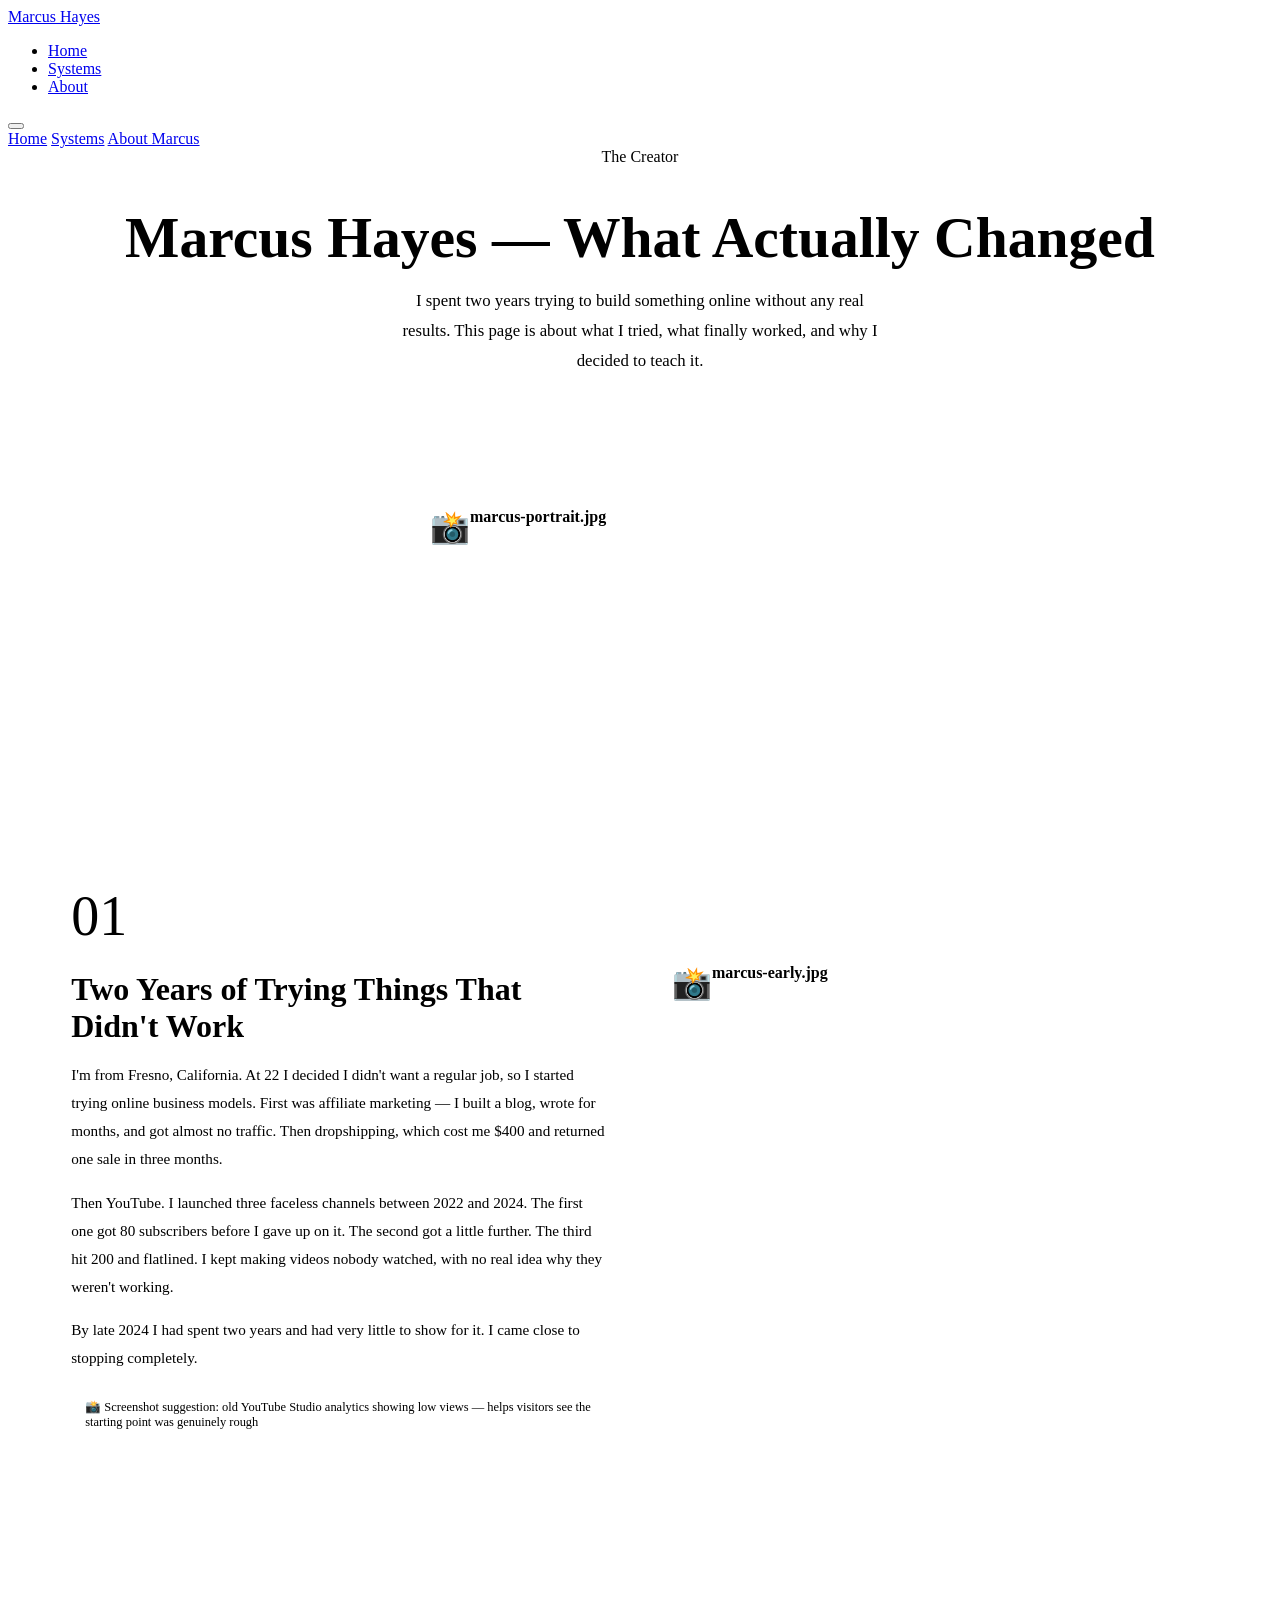
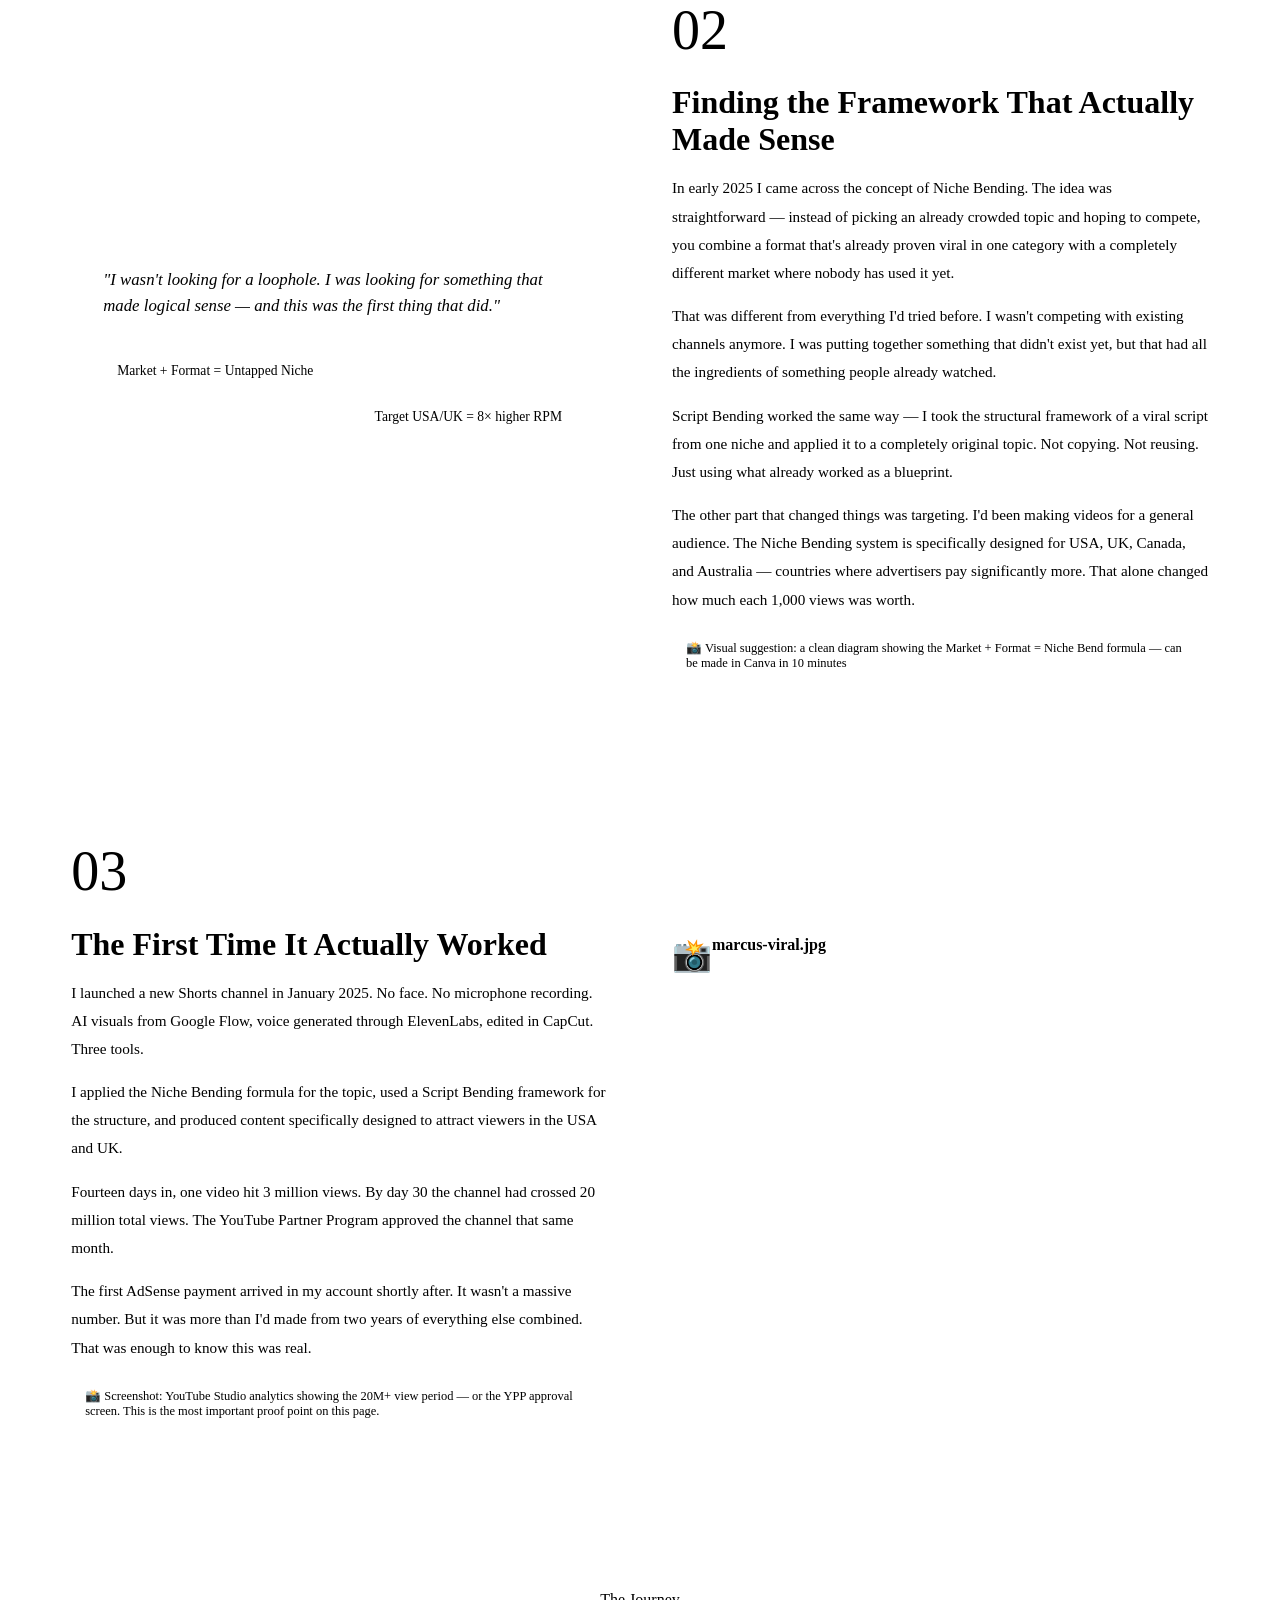
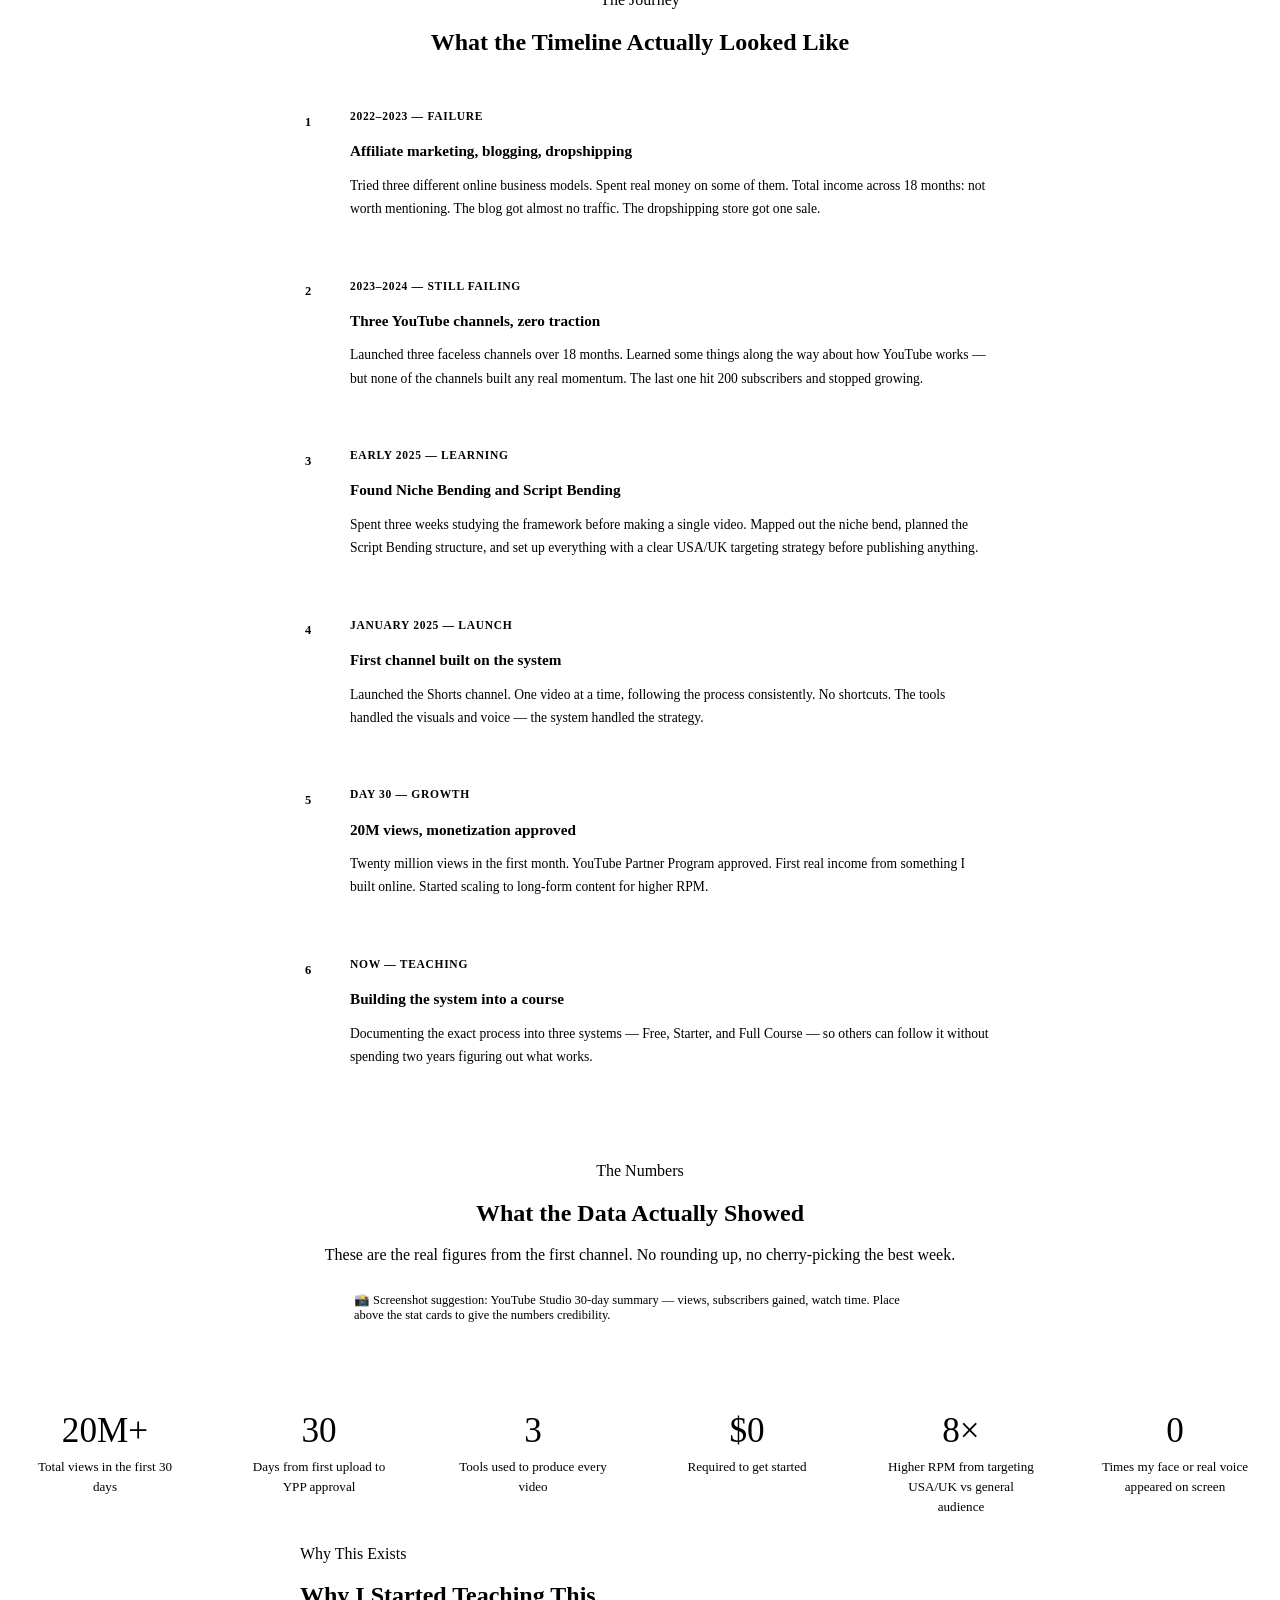
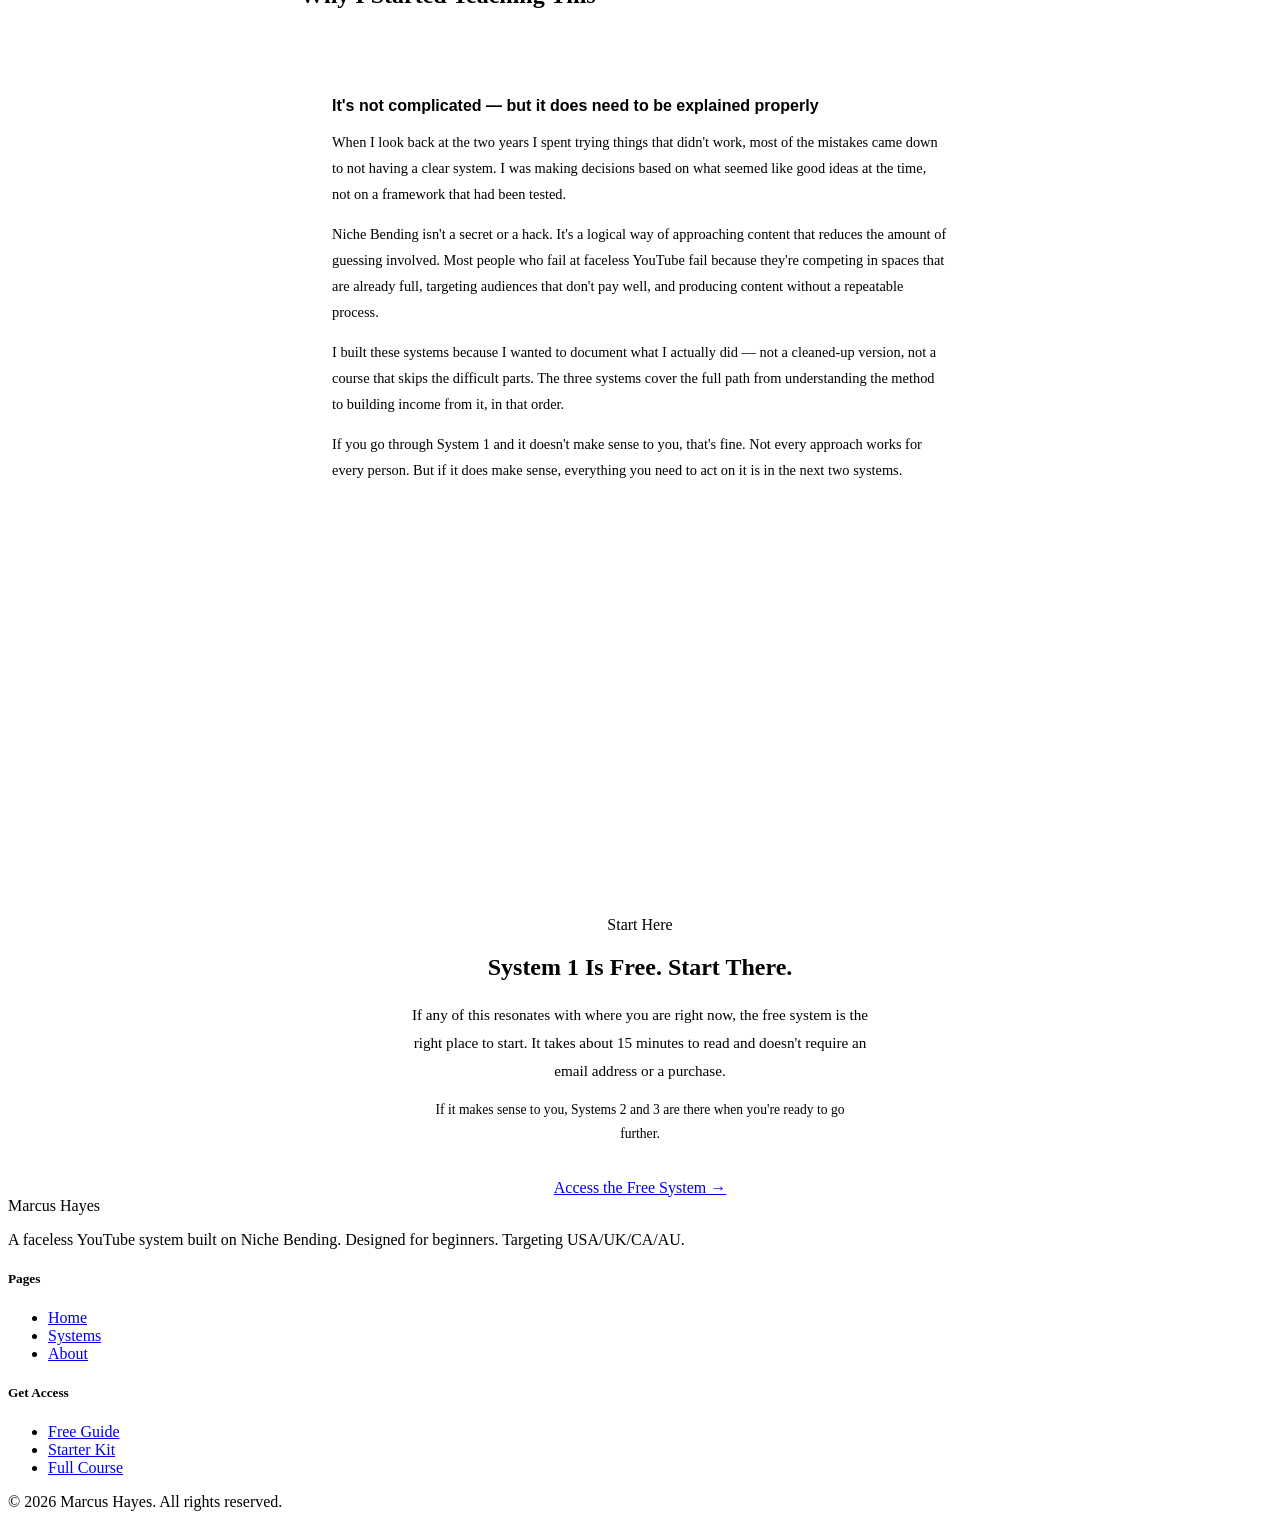
==== about.html @ d244668b "Add files via upload" ====
<!DOCTYPE html>
<html lang="en">
<head>
<meta charset="UTF-8"/>
<meta name="viewport" content="width=device-width, initial-scale=1.0"/>
<title>About Marcus Hayes</title>
<link rel="icon" type="image/png" href="assets/images/favicon.png"/>
<link rel="stylesheet" href="assets/css/style.css"/>
<style>
.about-hero{padding-top:calc(var(--nav-h) + 80px);padding-bottom:72px;padding-left:5%;padding-right:5%;text-align:center;background:var(--bg);border-bottom:1px solid var(--border);}
.about-hero h1{font-size:clamp(2.2rem,5vw,3.6rem);margin-bottom:1rem;}
.about-hero p{font-size:1.05rem;color:var(--muted);max-width:500px;margin:0 auto;line-height:1.8;}
.story-block{display:grid;grid-template-columns:1fr 1fr;gap:64px;align-items:center;padding:80px 5%;max-width:1200px;margin:0 auto;}
.story-alt{background:var(--bg);}
.story-rev{direction:rtl;}
.story-rev>*{direction:ltr;}
.story-num{font-family:'Instrument Serif',serif;font-size:3.5rem;color:var(--border2);line-height:1;margin-bottom:1rem;}
.story-block h2{font-size:clamp(1.5rem,2.8vw,2rem);margin-bottom:1rem;}
.story-block p{font-size:0.95rem;color:var(--muted);line-height:1.85;margin-bottom:0.9rem;}
.story-block p:last-child{margin-bottom:0;}
.story-img img,.story-img .img-ph{width:100%;aspect-ratio:4/3;object-fit:cover;border-radius:var(--radius-lg);box-shadow:var(--shadow-md);}
.story-screenshot{margin-top:14px;background:var(--bg2);border:1px dashed var(--border2);border-radius:var(--radius-sm);padding:12px 14px;font-size:0.78rem;color:var(--muted2);}
.tl-section{background:var(--bg);padding:80px 5%;border-top:1px solid var(--border);}
.tl-inner{max-width:700px;margin:48px auto 0;position:relative;}
.tl-inner::before{content:'';position:absolute;left:18px;top:0;bottom:0;width:1px;background:var(--border);}
.tl-item{display:flex;gap:24px;padding-bottom:40px;}
.tl-dot{width:36px;height:36px;border-radius:50%;background:var(--white);border:1.5px solid var(--blue);display:flex;align-items:center;justify-content:center;font-size:0.78rem;font-weight:600;color:var(--blue);flex-shrink:0;z-index:1;}
.tl-body{padding-top:6px;}
.tl-year{font-size:0.72rem;font-weight:600;color:var(--blue);letter-spacing:0.06em;text-transform:uppercase;margin-bottom:4px;}
.tl-body h4{font-size:0.95rem;margin-bottom:5px;}
.tl-body p{font-size:0.85rem;color:var(--muted);line-height:1.7;}
.numbers-grid{display:grid;grid-template-columns:repeat(auto-fill,minmax(180px,1fr));gap:20px;margin-top:48px;}
.num-card{background:var(--white);border:1px solid var(--border);border-radius:var(--radius);padding:28px 20px;text-align:center;box-shadow:var(--shadow);}
.num-card .n-val{font-family:'Instrument Serif',serif;font-size:2.2rem;color:var(--blue);display:block;margin-bottom:6px;}
.num-card .n-lbl{font-size:0.82rem;color:var(--muted);line-height:1.5;}
.why-teach{background:var(--white);border:1px solid var(--border);border-radius:var(--radius);padding:32px;max-width:680px;margin:40px auto 0;}
.why-teach h3{font-family:'DM Sans',sans-serif;font-size:1rem;font-weight:600;margin-bottom:12px;}
.why-teach p{font-size:0.9rem;color:var(--muted);line-height:1.8;margin-bottom:10px;}
.why-teach p:last-child{margin-bottom:0;}
.big-quote-section{background:var(--text);padding:80px 5%;text-align:center;}
blockquote{font-family:'Instrument Serif',serif;font-style:italic;font-size:clamp(1.4rem,3vw,2rem);color:#fff;max-width:680px;margin:0 auto 1.5rem;line-height:1.45;}
blockquote::before{content:'"';display:block;font-size:4rem;color:var(--blue);line-height:0.8;margin-bottom:0.5rem;opacity:0.5;}
cite{font-size:0.82rem;color:rgba(255,255,255,0.5);font-style:normal;letter-spacing:0.06em;text-transform:uppercase;}
@media(max-width:800px){
  .story-block{grid-template-columns:1fr;gap:32px;padding:60px 5%;}
  .story-rev{direction:ltr;}
}
</style>
</head>
<body>

<nav>
  <div class="nav-inner">
    <a href="index.html" class="nav-logo">
      <img src="assets/images/logo.png" alt="Marcus Hayes" onerror="this.style.display='none';this.nextElementSibling.style.display='block'"/>
      <span class="nav-logo-text" style="display:none">Marcus Hayes</span>
    </a>
    <div class="nav-right">
      <ul class="nav-links">
        <li><a href="index.html">Home</a></li>
        <li><a href="dashboard.html">Systems</a></li>
        <li><a href="about.html" class="active">About</a></li>
      </ul>
    </div>
    <button class="hamburger"><span></span><span></span><span></span></button>
  </div>
</nav>
<div class="mobile-menu">
  <a href="index.html">Home</a>
  <a href="dashboard.html">Systems</a>
  <a href="about.html">About Marcus</a>
</div>

<!-- SECTION 1 — PAGE OPENING -->
<div class="about-hero">
  <div class="label-tag" style="display:table;margin:0 auto 1rem">The Creator</div>
  <h1>Marcus Hayes — What Actually Changed</h1>
  <p>I spent two years trying to build something online without any real results. This page is about what I tried, what finally worked, and why I decided to teach it.</p>
</div>

<!-- PORTRAIT -->
<section style="padding:60px 5% 0;text-align:center">
  <div style="max-width:420px;margin:0 auto">
    <!-- IMAGE: marcus-portrait.jpg — relaxed close-up, casual setting. Not corporate. -->
    <img src="assets/images/marcus-portrait.jpg" alt="Marcus Hayes"
         style="width:100%;aspect-ratio:3/4;object-fit:cover;border-radius:var(--radius-lg);box-shadow:var(--shadow-lg)"
         onerror="this.style.display='none';this.nextElementSibling.style.display='flex'"/>
    <div class="img-ph" style="display:none;min-height:300px">
      <span style="font-size:2rem">📸</span><strong>marcus-portrait.jpg</strong>
    </div>
  </div>
</section>

<!-- SECTION 2 — THE FAILED YEARS -->
<div class="story-block fade-up">
  <div>
    <div class="story-num">01</div>
    <h2>Two Years of Trying Things That Didn't Work</h2>
    <p>I'm from Fresno, California. At 22 I decided I didn't want a regular job, so I started trying online business models. First was affiliate marketing — I built a blog, wrote for months, and got almost no traffic. Then dropshipping, which cost me $400 and returned one sale in three months.</p>
    <p>Then YouTube. I launched three faceless channels between 2022 and 2024. The first one got 80 subscribers before I gave up on it. The second got a little further. The third hit 200 and flatlined. I kept making videos nobody watched, with no real idea why they weren't working.</p>
    <p>By late 2024 I had spent two years and had very little to show for it. I came close to stopping completely.</p>
    <!-- SCREENSHOT SUGGESTION: Place an old YouTube Studio screenshot here showing low view counts
         or a failed channel's analytics. Even a blurred version adds authenticity. -->
    <div class="story-screenshot">📸 Screenshot suggestion: old YouTube Studio analytics showing low views — helps visitors see the starting point was genuinely rough</div>
  </div>
  <div class="story-img">
    <!-- IMAGE: marcus-early.jpg — Marcus looking tired or frustrated at a laptop, late night setting -->
    <img src="assets/images/marcus-early.jpg" alt="Early struggles"
         onerror="this.style.display='none';this.nextElementSibling.style.display='flex'"/>
    <div class="img-ph" style="display:none;min-height:260px">
      <span style="font-size:2rem">📸</span><strong>marcus-early.jpg</strong>
    </div>
  </div>
</div>

<!-- SECTION 3 — DISCOVERING THE SYSTEM -->
<div class="story-alt">
  <div class="story-block story-rev fade-up">
    <div>
      <div class="story-num">02</div>
      <h2>Finding the Framework That Actually Made Sense</h2>
      <p>In early 2025 I came across the concept of Niche Bending. The idea was straightforward — instead of picking an already crowded topic and hoping to compete, you combine a format that's already proven viral in one category with a completely different market where nobody has used it yet.</p>
      <p>That was different from everything I'd tried before. I wasn't competing with existing channels anymore. I was putting together something that didn't exist yet, but that had all the ingredients of something people already watched.</p>
      <p>Script Bending worked the same way — I took the structural framework of a viral script from one niche and applied it to a completely original topic. Not copying. Not reusing. Just using what already worked as a blueprint.</p>
      <p>The other part that changed things was targeting. I'd been making videos for a general audience. The Niche Bending system is specifically designed for USA, UK, Canada, and Australia — countries where advertisers pay significantly more. That alone changed how much each 1,000 views was worth.</p>
      <!-- SCREENSHOT SUGGESTION: A simple diagram showing Market + Format = Niche Bend,
           or a handwritten note or whiteboard version of the formula -->
      <div class="story-screenshot">📸 Visual suggestion: a clean diagram showing the Market + Format = Niche Bend formula — can be made in Canva in 10 minutes</div>
    </div>
    <div class="story-img">
      <!-- IMAGE: framework-visual.jpg — Clean whiteboard or notebook showing the niche bending formula -->
      <div style="background:var(--white);border:1px solid var(--border);border-radius:var(--radius-lg);padding:32px;min-height:260px;display:flex;flex-direction:column;justify-content:center;gap:20px;box-shadow:var(--shadow)">
        <p style="font-family:'Instrument Serif',serif;font-style:italic;font-size:1.05rem;color:var(--text);line-height:1.55">"I wasn't looking for a loophole. I was looking for something that made logical sense — and this was the first thing that did."</p>
        <div style="display:flex;flex-direction:column;gap:10px">
          <div style="background:var(--blue-light);border-radius:0 12px 12px 12px;padding:10px 14px;font-size:0.85rem;color:var(--blue);max-width:85%">Market + Format = Untapped Niche</div>
          <div style="background:var(--bg2);border-radius:12px 0 12px 12px;padding:10px 14px;font-size:0.85rem;color:var(--muted);max-width:85%;align-self:flex-end">Target USA/UK = 8× higher RPM</div>
        </div>
      </div>
    </div>
  </div>
</div>

<!-- SECTION 4 — THE FIRST BREAKTHROUGH -->
<div class="story-block fade-up">
  <div>
    <div class="story-num">03</div>
    <h2>The First Time It Actually Worked</h2>
    <p>I launched a new Shorts channel in January 2025. No face. No microphone recording. AI visuals from Google Flow, voice generated through ElevenLabs, edited in CapCut. Three tools.</p>
    <p>I applied the Niche Bending formula for the topic, used a Script Bending framework for the structure, and produced content specifically designed to attract viewers in the USA and UK.</p>
    <p>Fourteen days in, one video hit 3 million views. By day 30 the channel had crossed 20 million total views. The YouTube Partner Program approved the channel that same month.</p>
    <p>The first AdSense payment arrived in my account shortly after. It wasn't a massive number. But it was more than I'd made from two years of everything else combined. That was enough to know this was real.</p>
    <!-- SCREENSHOT SUGGESTION: YouTube Studio showing the 20M+ views graph, the YPP approval
         notification, or the first Shorts viral video performance screen. This is the most
         important screenshot on this page — show the real data if you can. -->
    <div class="story-screenshot">📸 Screenshot: YouTube Studio analytics showing the 20M+ view period — or the YPP approval screen. This is the most important proof point on this page.</div>
  </div>
  <div class="story-img">
    <!-- IMAGE: marcus-viral.jpg — Marcus reacting to phone or laptop showing a large view count.
         Should look natural — not staged or over-posed. -->
    <img src="assets/images/marcus-viral.jpg" alt="The viral moment"
         onerror="this.style.display='none';this.nextElementSibling.style.display='flex'"/>
    <div class="img-ph" style="display:none;min-height:260px">
      <span style="font-size:2rem">📸</span><strong>marcus-viral.jpg</strong>
    </div>
  </div>
</div>

<!-- SECTION 5 — TIMELINE -->
<div class="tl-section">
  <div style="text-align:center">
    <div class="label-tag" style="display:table;margin:0 auto 0.75rem">The Journey</div>
    <h2 class="section-title">What the Timeline Actually Looked Like</h2>
  </div>
  <div class="tl-inner">
    <div class="tl-item fade-up">
      <div class="tl-dot">1</div>
      <div class="tl-body">
        <div class="tl-year">2022–2023 — Failure</div>
        <h4>Affiliate marketing, blogging, dropshipping</h4>
        <p>Tried three different online business models. Spent real money on some of them. Total income across 18 months: not worth mentioning. The blog got almost no traffic. The dropshipping store got one sale.</p>
      </div>
    </div>
    <div class="tl-item fade-up">
      <div class="tl-dot">2</div>
      <div class="tl-body">
        <div class="tl-year">2023–2024 — Still Failing</div>
        <h4>Three YouTube channels, zero traction</h4>
        <p>Launched three faceless channels over 18 months. Learned some things along the way about how YouTube works — but none of the channels built any real momentum. The last one hit 200 subscribers and stopped growing.</p>
      </div>
    </div>
    <div class="tl-item fade-up">
      <div class="tl-dot">3</div>
      <div class="tl-body">
        <div class="tl-year">Early 2025 — Learning</div>
        <h4>Found Niche Bending and Script Bending</h4>
        <p>Spent three weeks studying the framework before making a single video. Mapped out the niche bend, planned the Script Bending structure, and set up everything with a clear USA/UK targeting strategy before publishing anything.</p>
      </div>
    </div>
    <div class="tl-item fade-up">
      <div class="tl-dot">4</div>
      <div class="tl-body">
        <div class="tl-year">January 2025 — Launch</div>
        <h4>First channel built on the system</h4>
        <p>Launched the Shorts channel. One video at a time, following the process consistently. No shortcuts. The tools handled the visuals and voice — the system handled the strategy.</p>
      </div>
    </div>
    <div class="tl-item fade-up">
      <div class="tl-dot">5</div>
      <div class="tl-body">
        <div class="tl-year">Day 30 — Growth</div>
        <h4>20M views, monetization approved</h4>
        <p>Twenty million views in the first month. YouTube Partner Program approved. First real income from something I built online. Started scaling to long-form content for higher RPM.</p>
      </div>
    </div>
    <div class="tl-item fade-up" style="padding-bottom:0">
      <div class="tl-dot">6</div>
      <div class="tl-body">
        <div class="tl-year">Now — Teaching</div>
        <h4>Building the system into a course</h4>
        <p>Documenting the exact process into three systems — Free, Starter, and Full Course — so others can follow it without spending two years figuring out what works.</p>
      </div>
    </div>
  </div>
</div>

<!-- SECTION 6 — REAL NUMBERS -->
<section>
  <div class="section-inner" style="text-align:center">
    <div class="label-tag" style="display:table;margin:0 auto 0.75rem">The Numbers</div>
    <h2 class="section-title">What the Data Actually Showed</h2>
    <p class="section-sub" style="margin:0 auto 16px">These are the real figures from the first channel. No rounding up, no cherry-picking the best week.</p>
    <!-- SCREENSHOT SUGGESTION: Place an analytics screenshot here showing the 30-day view count,
         subscriber growth, or watch time. Even a cropped version works — just make it real. -->
    <div style="max-width:600px;margin:0 auto 40px">
      <div class="story-screenshot" style="text-align:left">📸 Screenshot suggestion: YouTube Studio 30-day summary — views, subscribers gained, watch time. Place above the stat cards to give the numbers credibility.</div>
    </div>
    <div class="numbers-grid stagger">
      <div class="num-card"><span class="n-val">20M+</span><span class="n-lbl">Total views in the first 30 days</span></div>
      <div class="num-card"><span class="n-val">30</span><span class="n-lbl">Days from first upload to YPP approval</span></div>
      <div class="num-card"><span class="n-val">3</span><span class="n-lbl">Tools used to produce every video</span></div>
      <div class="num-card"><span class="n-val">$0</span><span class="n-lbl">Required to get started</span></div>
      <div class="num-card"><span class="n-val">8×</span><span class="n-lbl">Higher RPM from targeting USA/UK vs general audience</span></div>
      <div class="num-card"><span class="n-val">0</span><span class="n-lbl">Times my face or real voice appeared on screen</span></div>
    </div>
  </div>
</section>

<!-- SECTION 7 — WHY TEACH NOW -->
<section style="background:var(--bg);border-top:1px solid var(--border)">
  <div class="section-inner">
    <div style="max-width:680px;margin:0 auto">
      <div class="label-tag">Why This Exists</div>
      <h2 class="section-title" style="margin-bottom:1.5rem">Why I Started Teaching This</h2>
      <div class="why-teach">
        <h3>It's not complicated — but it does need to be explained properly</h3>
        <p>When I look back at the two years I spent trying things that didn't work, most of the mistakes came down to not having a clear system. I was making decisions based on what seemed like good ideas at the time, not on a framework that had been tested.</p>
        <p>Niche Bending isn't a secret or a hack. It's a logical way of approaching content that reduces the amount of guessing involved. Most people who fail at faceless YouTube fail because they're competing in spaces that are already full, targeting audiences that don't pay well, and producing content without a repeatable process.</p>
        <p>I built these systems because I wanted to document what I actually did — not a cleaned-up version, not a course that skips the difficult parts. The three systems cover the full path from understanding the method to building income from it, in that order.</p>
        <p>If you go through System 1 and it doesn't make sense to you, that's fine. Not every approach works for every person. But if it does make sense, everything you need to act on it is in the next two systems.</p>
      </div>
    </div>
  </div>
</section>

<!-- BIG QUOTE -->
<div class="big-quote-section">
  <blockquote>Two years of trying things that didn't work taught me one thing clearly — a method without a system isn't really a method at all.</blockquote>
  <cite>— Marcus Hayes</cite>
</div>

<!-- SECTION 8 — FINAL CTA -->
<section style="text-align:center;background:var(--bg);border-top:1px solid var(--border)">
  <div class="label-tag" style="display:table;margin:0 auto 0.75rem">Start Here</div>
  <h2 class="section-title">System 1 Is Free. Start There.</h2>
  <p style="color:var(--muted);max-width:460px;margin:0 auto 0.75rem;line-height:1.85;font-size:0.95rem">If any of this resonates with where you are right now, the free system is the right place to start. It takes about 15 minutes to read and doesn't require an email address or a purchase.</p>
  <p style="color:var(--muted2);max-width:440px;margin:0 auto 2rem;line-height:1.8;font-size:0.85rem">If it makes sense to you, Systems 2 and 3 are there when you're ready to go further.</p>
  <a href="dashboard.html" class="btn btn-primary btn-lg">Access the Free System →</a>
</section>

<footer>
  <div class="footer-inner">
    <div class="footer-top">
      <div class="footer-brand">
        <div class="logo-text">Marcus Hayes</div>
        <p>A faceless YouTube system built on Niche Bending. Designed for beginners. Targeting USA/UK/CA/AU.</p>
      </div>
      <div class="footer-links-group">
        <h5>Pages</h5>
        <ul>
          <li><a href="index.html">Home</a></li>
          <li><a href="dashboard.html">Systems</a></li>
          <li><a href="about.html">About</a></li>
        </ul>
      </div>
      <div class="footer-links-group">
        <h5>Get Access</h5>
        <ul>
          <li><a href="https://marcushayes.gumroad.com/l/free-guide" target="_blank">Free Guide</a></li>
          <li><a href="https://marcushayes.gumroad.com/l/starter" target="_blank">Starter Kit</a></li>
          <li><a href="https://marcushayes.gumroad.com/l/fullcourse" target="_blank">Full Course</a></li>
        </ul>
      </div>
    </div>
    <div class="footer-bottom"><p>© 2026 Marcus Hayes. All rights reserved.</p></div>
  </div>
</footer>
<script src="assets/js/main.js"></script>
</body>
</html>
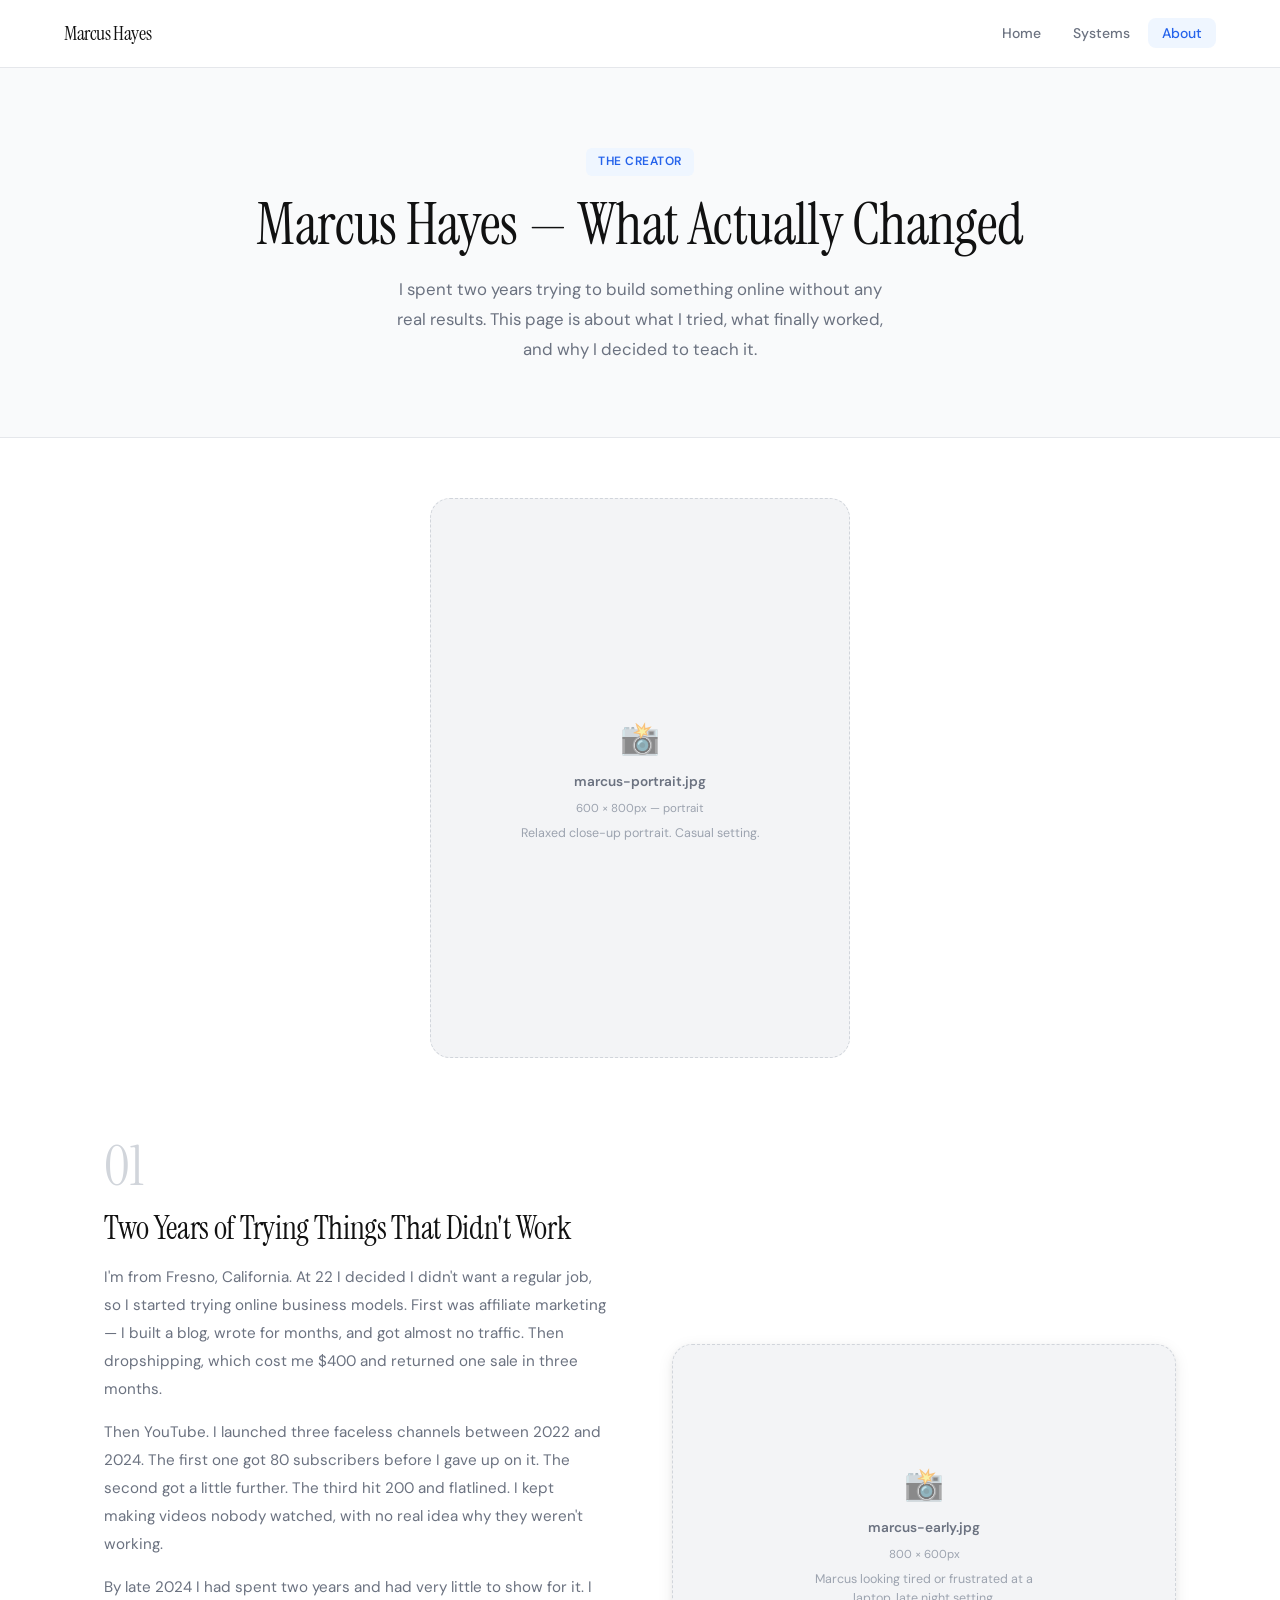
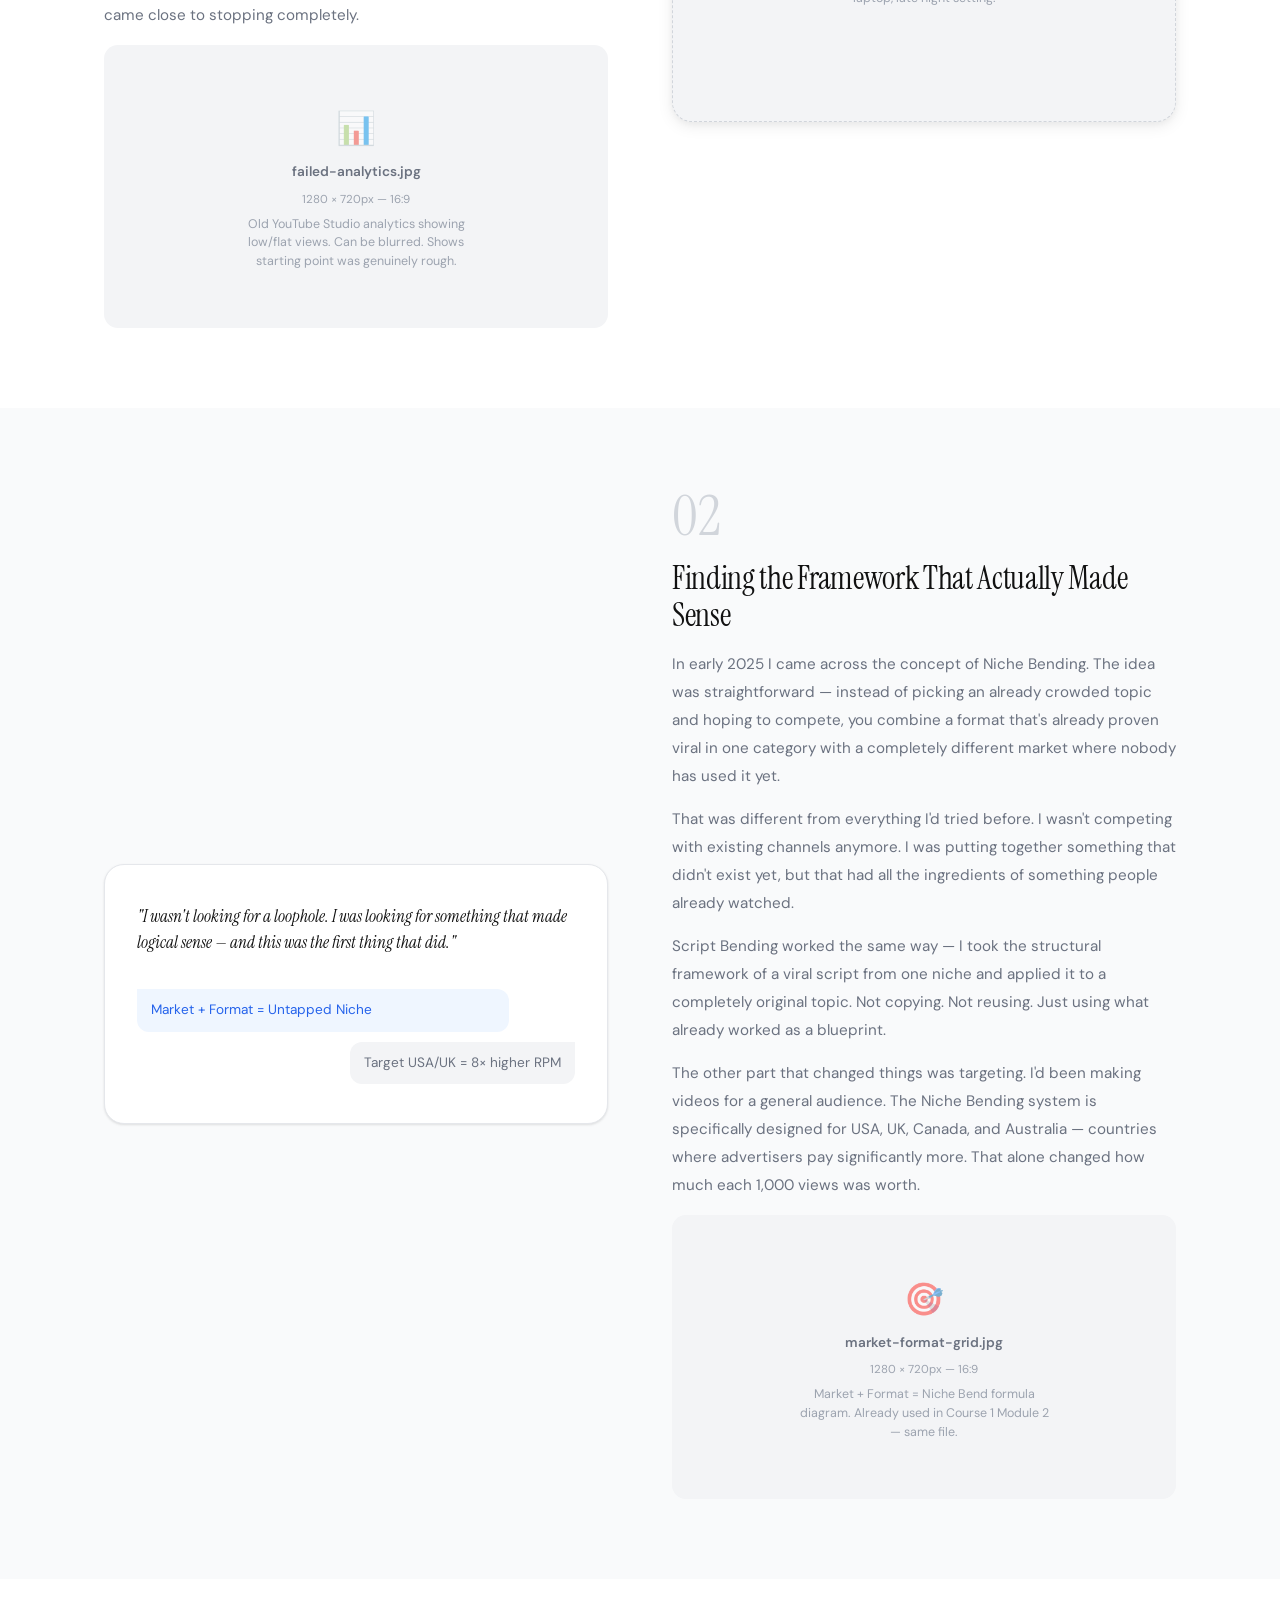
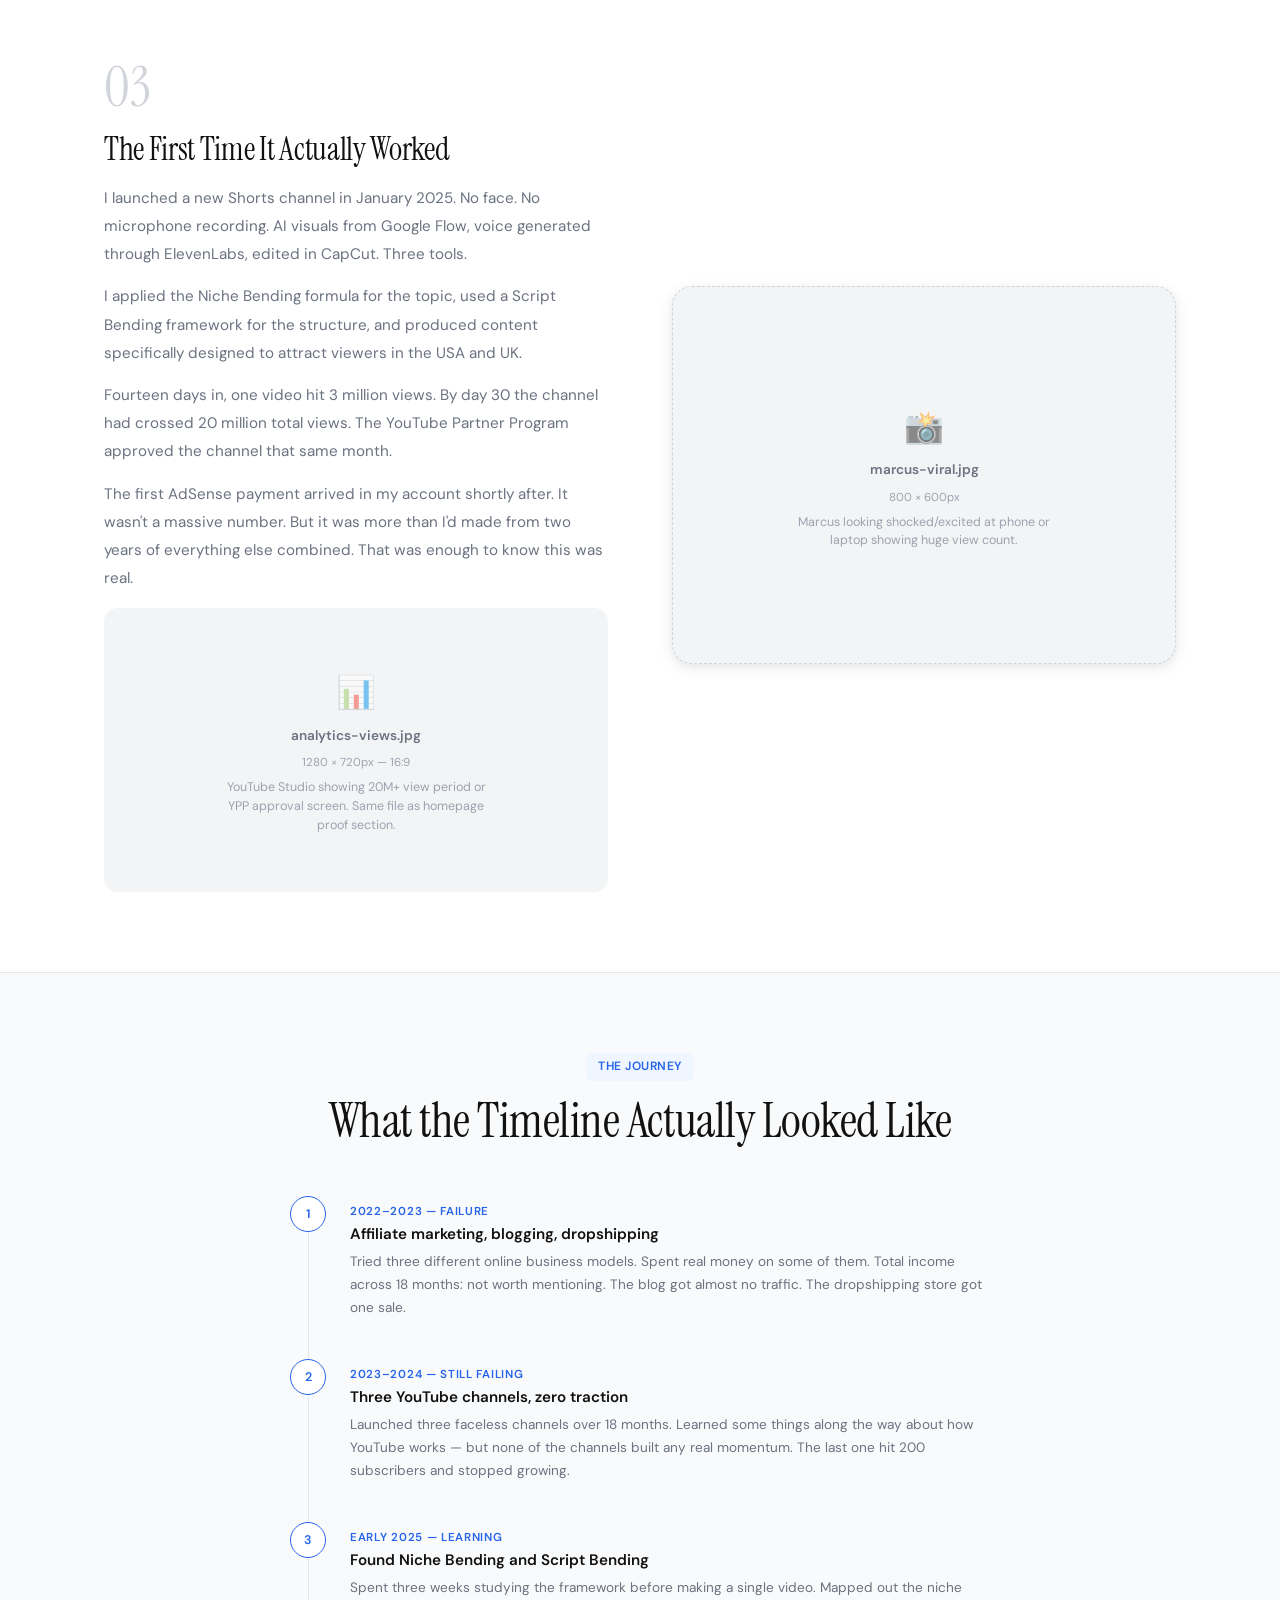
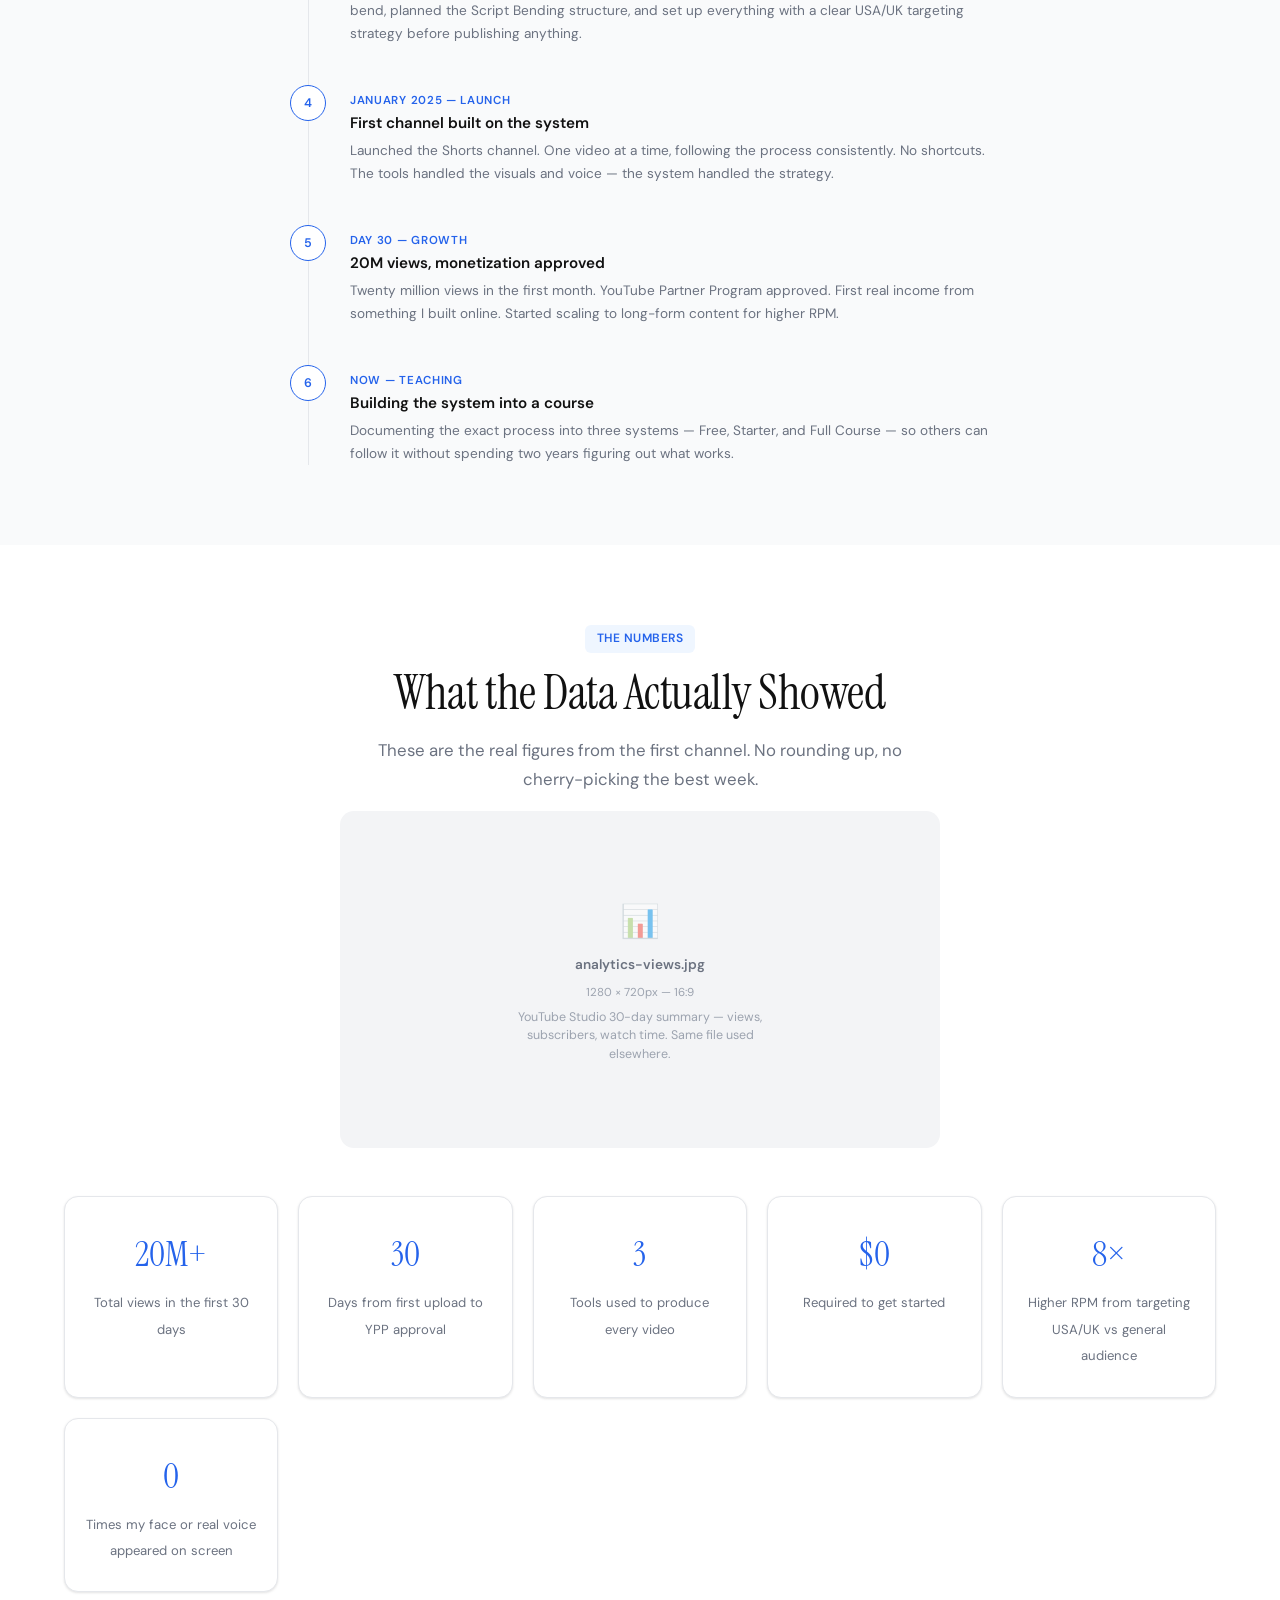
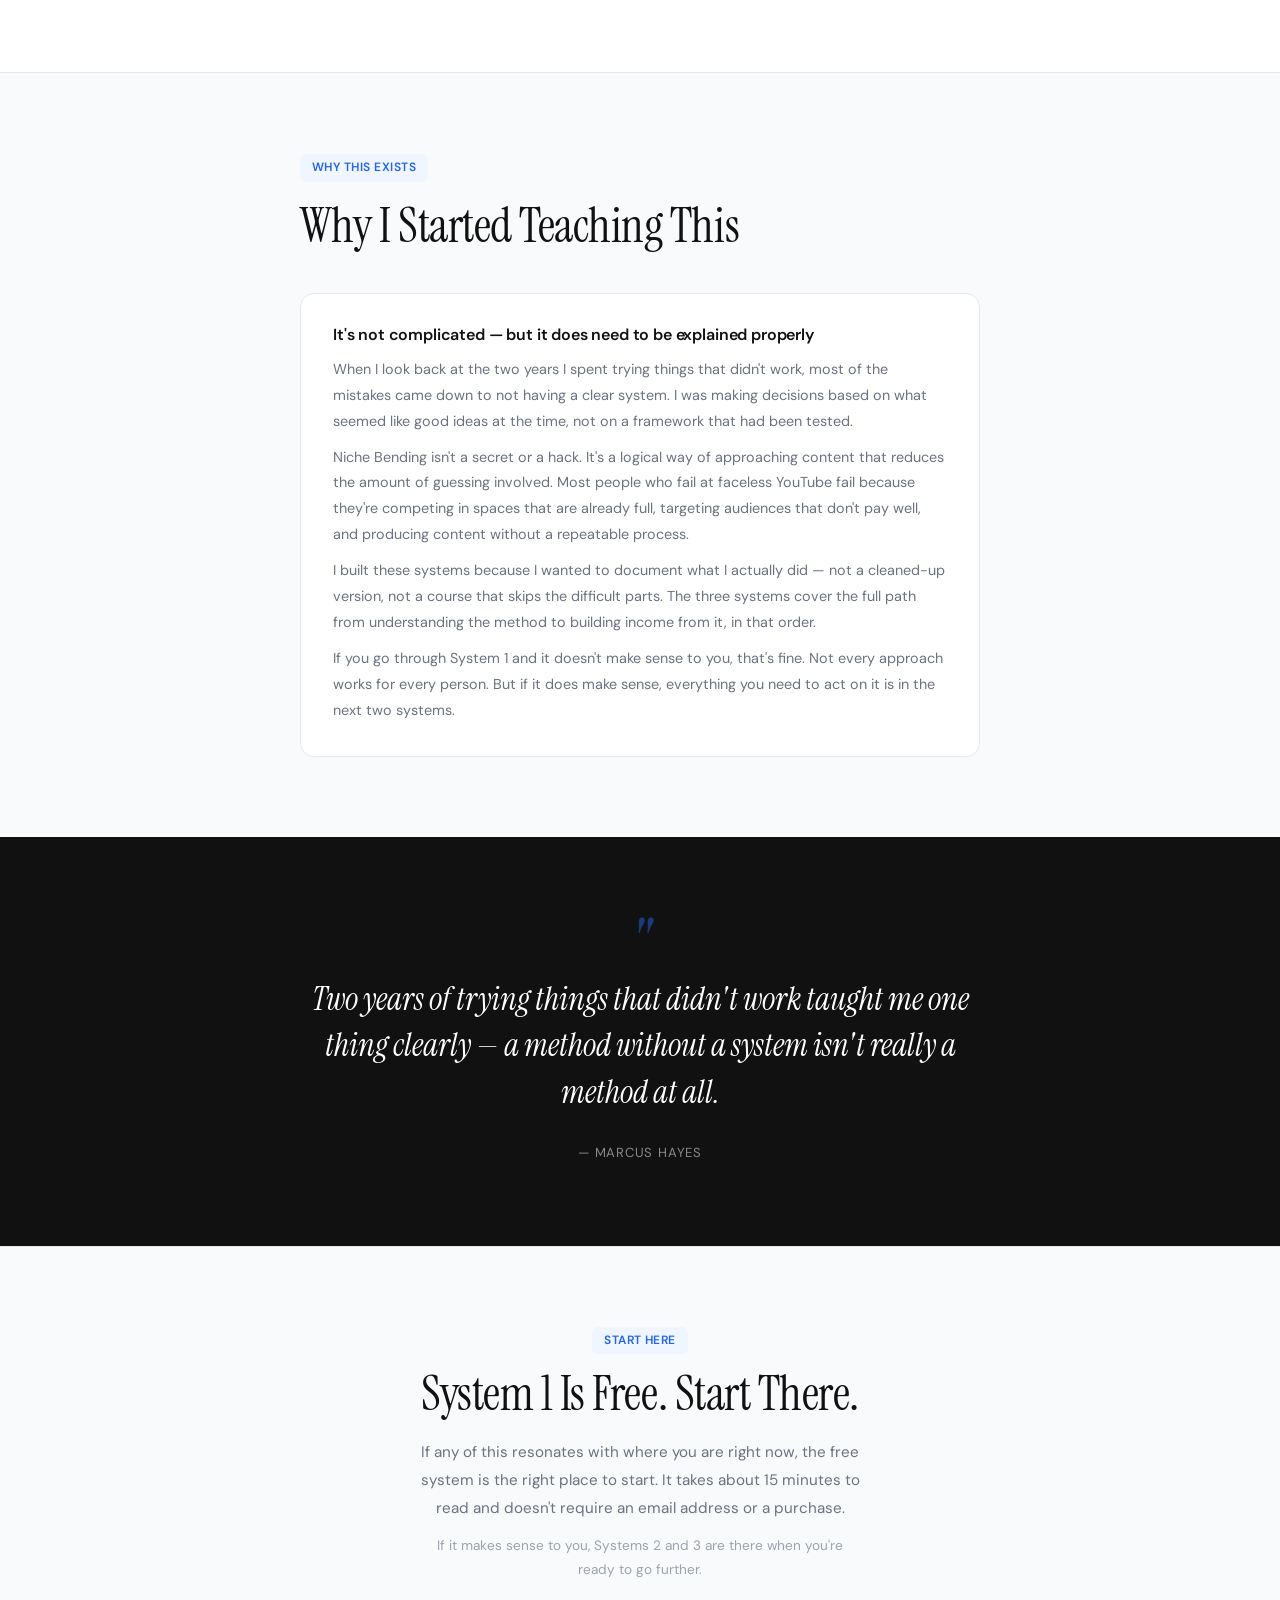
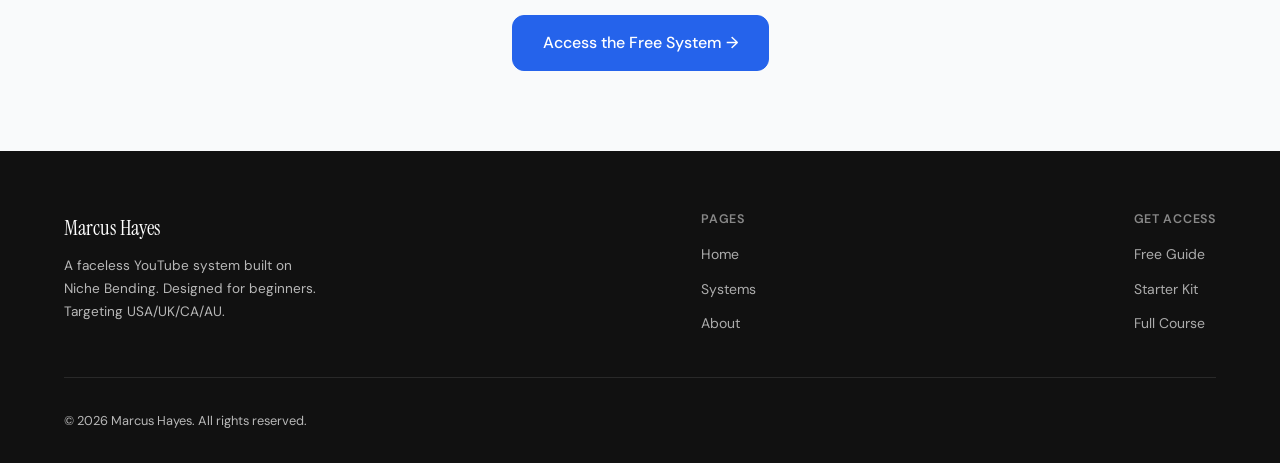
==== commit b2549aac: "Add files via upload" ====
--- a/about.html
+++ b/about.html
@@ -83,10 +83,14 @@
   <div style="max-width:420px;margin:0 auto">
     <!-- IMAGE: marcus-portrait.jpg — relaxed close-up, casual setting. Not corporate. -->
     <img src="assets/images/marcus-portrait.jpg" alt="Marcus Hayes"
-         style="width:100%;aspect-ratio:3/4;object-fit:cover;border-radius:var(--radius-lg);box-shadow:var(--shadow-lg)"
+         style="width:100%;height:auto;display:block;border-radius:var(--radius-lg);box-shadow:var(--shadow-lg)"
+         onload="this.nextElementSibling.style.display='none'"
          onerror="this.style.display='none';this.nextElementSibling.style.display='flex'"/>
-    <div class="img-ph" style="display:none;min-height:300px">
-      <span style="font-size:2rem">📸</span><strong>marcus-portrait.jpg</strong>
+    <div class="img-ph" style="display:none;aspect-ratio:3/4;border-radius:var(--radius-lg)">
+      <span class="ph-icon">📸</span>
+      <span class="ph-name">marcus-portrait.jpg</span>
+      <span class="ph-dims">600 × 800px — portrait</span>
+      <span class="ph-desc">Relaxed close-up portrait. Casual setting.</span>
     </div>
   </div>
 </section>
@@ -99,16 +103,29 @@
     <p>I'm from Fresno, California. At 22 I decided I didn't want a regular job, so I started trying online business models. First was affiliate marketing — I built a blog, wrote for months, and got almost no traffic. Then dropshipping, which cost me $400 and returned one sale in three months.</p>
     <p>Then YouTube. I launched three faceless channels between 2022 and 2024. The first one got 80 subscribers before I gave up on it. The second got a little further. The third hit 200 and flatlined. I kept making videos nobody watched, with no real idea why they weren't working.</p>
     <p>By late 2024 I had spent two years and had very little to show for it. I came close to stopping completely.</p>
-    <!-- SCREENSHOT SUGGESTION: Place an old YouTube Studio screenshot here showing low view counts
-         or a failed channel's analytics. Even a blurred version adds authenticity. -->
-    <div class="story-screenshot">📸 Screenshot suggestion: old YouTube Studio analytics showing low views — helps visitors see the starting point was genuinely rough</div>
+    <div class="img-wrap aspect-wide" style="margin-top:16px">
+      <img src="assets/images/failed-analytics.jpg" alt="Failed channel analytics"
+           onload="this.nextElementSibling.style.display='none'"
+           onerror="this.style.display='none';this.nextElementSibling.style.display='flex'"/>
+      <div class="img-ph" style="aspect-ratio:16/9">
+        <span class="ph-icon">📊</span>
+        <span class="ph-name">failed-analytics.jpg</span>
+        <span class="ph-dims">1280 × 720px — 16:9</span>
+        <span class="ph-desc">Old YouTube Studio analytics showing low/flat views. Can be blurred. Shows starting point was genuinely rough.</span>
+      </div>
+    </div>
   </div>
   <div class="story-img">
     <!-- IMAGE: marcus-early.jpg — Marcus looking tired or frustrated at a laptop, late night setting -->
     <img src="assets/images/marcus-early.jpg" alt="Early struggles"
+         style="width:100%;height:auto;display:block;border-radius:var(--radius-lg);box-shadow:var(--shadow-md)"
+         onload="this.nextElementSibling.style.display='none'"
          onerror="this.style.display='none';this.nextElementSibling.style.display='flex'"/>
-    <div class="img-ph" style="display:none;min-height:260px">
-      <span style="font-size:2rem">📸</span><strong>marcus-early.jpg</strong>
+    <div class="img-ph" style="display:none;aspect-ratio:4/3;border-radius:var(--radius-lg)">
+      <span class="ph-icon">📸</span>
+      <span class="ph-name">marcus-early.jpg</span>
+      <span class="ph-dims">800 × 600px</span>
+      <span class="ph-desc">Marcus looking tired or frustrated at a laptop, late night setting.</span>
     </div>
   </div>
 </div>
@@ -123,9 +140,17 @@
       <p>That was different from everything I'd tried before. I wasn't competing with existing channels anymore. I was putting together something that didn't exist yet, but that had all the ingredients of something people already watched.</p>
       <p>Script Bending worked the same way — I took the structural framework of a viral script from one niche and applied it to a completely original topic. Not copying. Not reusing. Just using what already worked as a blueprint.</p>
       <p>The other part that changed things was targeting. I'd been making videos for a general audience. The Niche Bending system is specifically designed for USA, UK, Canada, and Australia — countries where advertisers pay significantly more. That alone changed how much each 1,000 views was worth.</p>
-      <!-- SCREENSHOT SUGGESTION: A simple diagram showing Market + Format = Niche Bend,
-           or a handwritten note or whiteboard version of the formula -->
-      <div class="story-screenshot">📸 Visual suggestion: a clean diagram showing the Market + Format = Niche Bend formula — can be made in Canva in 10 minutes</div>
+      <div class="img-wrap aspect-wide" style="margin-top:16px">
+        <img src="assets/images/market-format-grid.jpg" alt="Market + Format formula diagram"
+             onload="this.nextElementSibling.style.display='none'"
+             onerror="this.style.display='none';this.nextElementSibling.style.display='flex'"/>
+        <div class="img-ph" style="aspect-ratio:16/9">
+          <span class="ph-icon">🎯</span>
+          <span class="ph-name">market-format-grid.jpg</span>
+          <span class="ph-dims">1280 × 720px — 16:9</span>
+          <span class="ph-desc">Market + Format = Niche Bend formula diagram. Already used in Course 1 Module 2 — same file.</span>
+        </div>
+      </div>
     </div>
     <div class="story-img">
       <!-- IMAGE: framework-visual.jpg — Clean whiteboard or notebook showing the niche bending formula -->
@@ -149,18 +174,30 @@
     <p>I applied the Niche Bending formula for the topic, used a Script Bending framework for the structure, and produced content specifically designed to attract viewers in the USA and UK.</p>
     <p>Fourteen days in, one video hit 3 million views. By day 30 the channel had crossed 20 million total views. The YouTube Partner Program approved the channel that same month.</p>
     <p>The first AdSense payment arrived in my account shortly after. It wasn't a massive number. But it was more than I'd made from two years of everything else combined. That was enough to know this was real.</p>
-    <!-- SCREENSHOT SUGGESTION: YouTube Studio showing the 20M+ views graph, the YPP approval
-         notification, or the first Shorts viral video performance screen. This is the most
-         important screenshot on this page — show the real data if you can. -->
-    <div class="story-screenshot">📸 Screenshot: YouTube Studio analytics showing the 20M+ view period — or the YPP approval screen. This is the most important proof point on this page.</div>
+    <div class="img-wrap aspect-wide" style="margin-top:16px">
+      <img src="assets/images/analytics-views.jpg" alt="20M+ views analytics"
+           onload="this.nextElementSibling.style.display='none'"
+           onerror="this.style.display='none';this.nextElementSibling.style.display='flex'"/>
+      <div class="img-ph" style="aspect-ratio:16/9">
+        <span class="ph-icon">📊</span>
+        <span class="ph-name">analytics-views.jpg</span>
+        <span class="ph-dims">1280 × 720px — 16:9</span>
+        <span class="ph-desc">YouTube Studio showing 20M+ view period or YPP approval screen. Same file as homepage proof section.</span>
+      </div>
+    </div>
   </div>
   <div class="story-img">
     <!-- IMAGE: marcus-viral.jpg — Marcus reacting to phone or laptop showing a large view count.
          Should look natural — not staged or over-posed. -->
     <img src="assets/images/marcus-viral.jpg" alt="The viral moment"
+         style="width:100%;height:auto;display:block;border-radius:var(--radius-lg);box-shadow:var(--shadow-md)"
+         onload="this.nextElementSibling.style.display='none'"
          onerror="this.style.display='none';this.nextElementSibling.style.display='flex'"/>
-    <div class="img-ph" style="display:none;min-height:260px">
-      <span style="font-size:2rem">📸</span><strong>marcus-viral.jpg</strong>
+    <div class="img-ph" style="display:none;aspect-ratio:4/3;border-radius:var(--radius-lg)">
+      <span class="ph-icon">📸</span>
+      <span class="ph-name">marcus-viral.jpg</span>
+      <span class="ph-dims">800 × 600px</span>
+      <span class="ph-desc">Marcus looking shocked/excited at phone or laptop showing huge view count.</span>
     </div>
   </div>
 </div>
@@ -232,7 +269,17 @@
     <!-- SCREENSHOT SUGGESTION: Place an analytics screenshot here showing the 30-day view count,
          subscriber growth, or watch time. Even a cropped version works — just make it real. -->
     <div style="max-width:600px;margin:0 auto 40px">
-      <div class="story-screenshot" style="text-align:left">📸 Screenshot suggestion: YouTube Studio 30-day summary — views, subscribers gained, watch time. Place above the stat cards to give the numbers credibility.</div>
+      <div class="img-wrap aspect-wide" style="max-width:640px;margin:0 auto 32px">
+      <img src="assets/images/analytics-views.jpg" alt="30-day analytics summary"
+           onload="this.nextElementSibling.style.display='none'"
+           onerror="this.style.display='none';this.nextElementSibling.style.display='flex'"/>
+      <div class="img-ph" style="aspect-ratio:16/9">
+        <span class="ph-icon">📊</span>
+        <span class="ph-name">analytics-views.jpg</span>
+        <span class="ph-dims">1280 × 720px — 16:9</span>
+        <span class="ph-desc">YouTube Studio 30-day summary — views, subscribers, watch time. Same file used elsewhere.</span>
+      </div>
+    </div>
     </div>
     <div class="numbers-grid stagger">
       <div class="num-card"><span class="n-val">20M+</span><span class="n-lbl">Total views in the first 30 days</span></div>
--- a/assets/css/style.css
+++ b/assets/css/style.css
@@ -0,0 +1,373 @@
+@import url('https://fonts.googleapis.com/css2?family=Instrument+Serif:ital@0;1&family=DM+Sans:wght@300;400;500;600&display=swap');
+
+:root {
+  --white: #ffffff;
+  --bg: #f9fafb;
+  --bg2: #f3f4f6;
+  --border: #e5e7eb;
+  --border2: #d1d5db;
+  --text: #111111;
+  --muted: #6b7280;
+  --muted2: #9ca3af;
+  --blue: #2563eb;
+  --blue-dark: #1d4ed8;
+  --blue-light: #eff6ff;
+  --blue-mid: #dbeafe;
+  --green: #10b981;
+  --green-light: #d1fae5;
+  --amber: #f59e0b;
+  --amber-light: #fef3c7;
+  --red-light: #fef2f2;
+  --red: #dc2626;
+  --radius: 14px;
+  --radius-sm: 8px;
+  --radius-lg: 20px;
+  --shadow: 0 1px 3px rgba(0,0,0,0.08), 0 1px 2px rgba(0,0,0,0.04);
+  --shadow-md: 0 4px 16px rgba(0,0,0,0.08), 0 2px 6px rgba(0,0,0,0.04);
+  --shadow-lg: 0 12px 40px rgba(0,0,0,0.1);
+  --nav-h: 68px;
+  --t: 0.22s ease;
+}
+
+*, *::before, *::after { box-sizing: border-box; margin: 0; padding: 0; }
+html { scroll-behavior: smooth; -webkit-text-size-adjust: 100%; }
+body { font-family: 'DM Sans', sans-serif; background: var(--white); color: var(--text); line-height: 1.65; overflow-x: hidden; -webkit-font-smoothing: antialiased; }
+h1, h2, h3 { font-family: 'Instrument Serif', serif; line-height: 1.15; font-weight: 400; letter-spacing: -0.01em; }
+h4, h5, h6 { font-family: 'DM Sans', sans-serif; font-weight: 600; line-height: 1.3; }
+a { color: inherit; text-decoration: none; }
+img { max-width: 100%; height: auto; display: block; }
+button { font-family: 'DM Sans', sans-serif; }
+
+/* ── NAV ── */
+nav {
+  position: fixed; top: 0; left: 0; right: 0; z-index: 1000;
+  height: var(--nav-h);
+  display: flex; align-items: center; padding: 0 5%;
+  background: rgba(255,255,255,0.94);
+  backdrop-filter: blur(16px); -webkit-backdrop-filter: blur(16px);
+  border-bottom: 1px solid var(--border);
+}
+
+.nav-inner { display: flex; align-items: center; justify-content: space-between; width: 100%; max-width: 1200px; margin: 0 auto; }
+
+.nav-logo img { height: 36px; width: auto; }
+.nav-logo-text { font-family: 'Instrument Serif', serif; font-size: 1.25rem; color: var(--text); letter-spacing: -0.02em; }
+
+.nav-right { display: flex; align-items: center; gap: 12px; }
+
+.nav-tier-badge { font-size: 0.72rem; font-weight: 600; padding: 4px 10px; border-radius: 6px; letter-spacing: 0.04em; text-transform: uppercase; }
+.tier-free  { background: var(--bg2); color: var(--muted); }
+.tier-starter { background: var(--blue-light); color: var(--blue); }
+.tier-course  { background: var(--amber-light); color: #92400e; }
+
+.nav-links { display: flex; align-items: center; gap: 0.25rem; list-style: none; }
+.nav-links a { font-size: 0.875rem; font-weight: 500; color: var(--muted); padding: 6px 14px; border-radius: 8px; transition: color var(--t), background var(--t); }
+.nav-links a:hover { color: var(--text); background: var(--bg2); }
+.nav-links a.active { color: var(--blue); background: var(--blue-light); }
+
+.hamburger { display: none; flex-direction: column; gap: 5px; cursor: pointer; padding: 6px; background: none; border: none; }
+.hamburger span { display: block; width: 22px; height: 1.5px; background: var(--text); border-radius: 2px; transition: all 0.3s; }
+
+.mobile-menu { display: none; position: fixed; top: var(--nav-h); left: 0; right: 0; background: var(--white); border-bottom: 1px solid var(--border); padding: 12px 5% 20px; z-index: 999; flex-direction: column; gap: 2px; }
+.mobile-menu.open { display: flex; }
+.mobile-menu a { font-size: 0.95rem; font-weight: 500; color: var(--muted); padding: 10px 14px; border-radius: 8px; transition: all var(--t); }
+.mobile-menu a:hover, .mobile-menu a.active { color: var(--blue); background: var(--blue-light); }
+
+/* ── BUTTONS ── */
+.btn { display: inline-flex; align-items: center; gap: 6px; padding: 11px 24px; border-radius: 10px; font-family: 'DM Sans', sans-serif; font-weight: 500; font-size: 0.9rem; cursor: pointer; border: 1.5px solid transparent; transition: all var(--t); white-space: nowrap; text-decoration: none; }
+.btn-primary { background: var(--blue); color: #fff; border-color: var(--blue); }
+.btn-primary:hover { background: var(--blue-dark); border-color: var(--blue-dark); transform: translateY(-1px); box-shadow: 0 4px 14px rgba(37,99,235,0.25); }
+.btn-secondary { background: var(--white); color: var(--text); border-color: var(--border2); }
+.btn-secondary:hover { border-color: var(--text); transform: translateY(-1px); }
+.btn-sm { padding: 8px 18px; font-size: 0.83rem; border-radius: 8px; }
+.btn-lg { padding: 14px 30px; font-size: 1rem; border-radius: 12px; }
+
+/* ── SECTIONS ── */
+section { padding: 80px 5%; }
+.section-inner { max-width: 1200px; margin: 0 auto; }
+.label-tag { display: inline-flex; align-items: center; gap: 6px; background: var(--blue-light); color: var(--blue); border-radius: 6px; padding: 4px 12px; font-size: 0.75rem; font-weight: 600; letter-spacing: 0.04em; text-transform: uppercase; margin-bottom: 1rem; }
+.section-title { font-size: clamp(2rem, 4vw, 3rem); color: var(--text); margin-bottom: 1rem; }
+.section-sub { font-size: 1.05rem; color: var(--muted); line-height: 1.75; max-width: 560px; }
+
+/* ── DIVIDER ── */
+.divider { height: 1px; background: var(--border); }
+
+/* ── IMG PLACEHOLDER ── */
+.img-ph { background: var(--bg2); border: 1.5px dashed var(--border2); border-radius: var(--radius); display: flex; flex-direction: column; align-items: center; justify-content: center; color: var(--muted2); font-size: 0.82rem; text-align: center; gap: 6px; padding: 24px; }
+
+/* ── FADE ── */
+.fade-up { opacity: 0; transform: translateY(20px); transition: opacity 0.55s ease, transform 0.55s ease; }
+.fade-up.visible { opacity: 1; transform: translateY(0); }
+.stagger > * { opacity: 0; transform: translateY(20px); transition: opacity 0.55s ease, transform 0.55s ease; }
+.stagger > *.visible { opacity: 1; transform: translateY(0); }
+
+/* ── GRIDS ── */
+.grid-3 { display: grid; grid-template-columns: repeat(3, 1fr); gap: 24px; }
+
+/* ── KEY ENTRY ── */
+.key-section { background: var(--bg); border-top: 1px solid var(--border); border-bottom: 1px solid var(--border); padding: 32px 5%; }
+.key-inner { max-width: 600px; margin: 0 auto; text-align: center; }
+.key-inner h3 { font-family: 'DM Sans', sans-serif; font-size: 1rem; font-weight: 600; margin-bottom: 6px; }
+.key-inner p { font-size: 0.875rem; color: var(--muted); margin-bottom: 16px; line-height: 1.6; }
+.key-row { display: flex; gap: 10px; flex-wrap: wrap; justify-content: center; }
+.key-input { flex: 1; min-width: 220px; padding: 11px 16px; border: 1.5px solid var(--border2); border-radius: 10px; font-family: 'DM Sans', sans-serif; font-size: 0.9rem; color: var(--text); background: var(--white); outline: none; transition: border-color var(--t); }
+.key-input:focus { border-color: var(--blue); }
+.key-input::placeholder { color: var(--muted2); }
+.key-status { font-size: 0.82rem; margin-top: 10px; padding: 8px 14px; border-radius: 8px; display: none; }
+.key-status.ok  { background: var(--green-light); color: #065f46; display: block; }
+.key-status.err { background: var(--red-light); color: var(--red); display: block; }
+.key-status.loading { background: var(--blue-light); color: var(--blue); display: block; }
+.key-logout { font-size: 0.78rem; color: var(--muted); cursor: pointer; text-decoration: underline; margin-top: 8px; display: inline-block; }
+
+/* ── SYSTEM SECTIONS ── */
+.sys-section { padding: 80px 5%; border-top: 1px solid var(--border); }
+.sys-section-alt { background: var(--bg); }
+.sys-inner { max-width: 1200px; margin: 0 auto; }
+.sys-header { max-width: 680px; margin-bottom: 48px; }
+.sys-badge { display: inline-flex; background: var(--blue-light); color: var(--blue); border-radius: 6px; padding: 4px 12px; font-size: 0.72rem; font-weight: 600; letter-spacing: 0.06em; text-transform: uppercase; margin-bottom: 1rem; }
+.sys-badge-gold { background: var(--amber-light); color: #92400e; }
+.sys-title { font-size: clamp(1.8rem, 3.5vw, 2.6rem); margin-bottom: 0.75rem; }
+.sys-sub { font-size: 0.95rem; color: var(--muted); line-height: 1.8; }
+
+/* ── LOCK PLACEHOLDERS ── */
+.lock-section { padding: 80px 5%; border-top: 1px solid var(--border); }
+.lock-inner { max-width: 1200px; margin: 0 auto; }
+.lock-card { background: var(--bg); border: 1.5px dashed var(--border2); border-radius: var(--radius-lg); padding: 64px 40px; text-align: center; position: relative; overflow: hidden; }
+.lock-card::before { content: ''; position: absolute; inset: 0; background: repeating-linear-gradient(45deg, transparent, transparent 10px, rgba(0,0,0,0.015) 10px, rgba(0,0,0,0.015) 20px); pointer-events: none; }
+.lock-icon { font-size: 2.5rem; margin-bottom: 1rem; opacity: 0.4; }
+.lock-badge { display: inline-block; background: var(--bg2); color: var(--muted); border-radius: 6px; padding: 4px 12px; font-size: 0.72rem; font-weight: 600; letter-spacing: 0.06em; text-transform: uppercase; margin-bottom: 1rem; }
+.lock-card h2 { font-size: clamp(1.6rem, 3vw, 2.2rem); margin-bottom: 0.75rem; color: var(--text); opacity: 0.7; }
+.lock-card p { font-size: 0.95rem; color: var(--muted); max-width: 440px; margin: 0 auto 2rem; line-height: 1.8; }
+.lock-features { display: flex; flex-wrap: wrap; justify-content: center; gap: 10px; margin-bottom: 2rem; }
+.lock-feat { background: var(--white); border: 1px solid var(--border); border-radius: 8px; padding: 8px 16px; font-size: 0.82rem; color: var(--muted); opacity: 0.8; }
+.lock-btn { display: inline-flex; align-items: center; gap: 8px; padding: 13px 28px; background: var(--text); color: #fff; border-radius: 10px; font-weight: 600; font-size: 0.9rem; cursor: pointer; border: none; transition: all var(--t); text-decoration: none; }
+.lock-btn:hover { background: #333; transform: translateY(-1px); }
+.lock-btn-blue { background: var(--blue); }
+.lock-btn-blue:hover { background: var(--blue-dark); }
+
+/* ── SYSTEM 1 (FREE) CONTENT ── */
+.cheatsheet-grid { display: grid; grid-template-columns: repeat(auto-fill, minmax(280px, 1fr)); gap: 20px; margin-top: 40px; }
+.cs-card { background: var(--white); border: 1px solid var(--border); border-radius: var(--radius); padding: 24px; box-shadow: var(--shadow); transition: all var(--t); }
+.cs-card:hover { box-shadow: var(--shadow-md); transform: translateY(-3px); border-color: var(--border2); }
+.cs-icon { font-size: 1.5rem; margin-bottom: 12px; }
+.cs-card h4 { font-size: 0.95rem; margin-bottom: 6px; }
+.cs-card p, .cs-card li { font-size: 0.85rem; color: var(--muted); line-height: 1.7; }
+.cs-card ul { padding-left: 16px; }
+.cs-card li { margin-bottom: 4px; }
+
+.formula-strip { background: var(--text); color: #fff; border-radius: var(--radius); padding: 28px; text-align: center; margin: 32px 0; }
+.formula-strip .feq { font-family: 'Instrument Serif', serif; font-size: clamp(1.1rem, 2.5vw, 1.6rem); margin-bottom: 8px; }
+.formula-strip .feq .hl { color: #93c5fd; }
+.formula-strip p { font-size: 0.85rem; color: rgba(255,255,255,0.6); }
+
+.cpm-table { width: 100%; border-collapse: collapse; border-radius: var(--radius); overflow: hidden; box-shadow: var(--shadow); margin-top: 20px; }
+.cpm-table th { background: var(--text); color: #fff; padding: 12px 16px; text-align: left; font-size: 0.8rem; font-weight: 500; }
+.cpm-table td { padding: 12px 16px; border-bottom: 1px solid var(--border); font-size: 0.875rem; }
+.cpm-table tr:last-child td { border-bottom: none; }
+.cpm-table tr:hover td { background: var(--bg); }
+.cpm-high { color: var(--blue); font-weight: 600; }
+
+.example-bend { background: var(--bg); border: 1px solid var(--border); border-radius: var(--radius); padding: 16px 20px; display: grid; grid-template-columns: 1fr 24px 1fr; gap: 12px; align-items: center; margin-bottom: 10px; }
+.eb-lbl { font-size: 0.68rem; color: var(--blue); font-weight: 600; text-transform: uppercase; letter-spacing: 0.05em; margin-bottom: 3px; }
+.eb-val { font-size: 0.875rem; font-weight: 500; }
+.eb-arrow { text-align: center; color: var(--muted2); }
+
+/* ── SYSTEM 2 (STARTER KIT) ── */
+.kit-grid { display: flex; flex-direction: column; gap: 32px; }
+.kit-block { background: var(--white); border: 1px solid var(--border); border-radius: var(--radius); padding: 28px; box-shadow: var(--shadow); }
+.kit-block-header { display: flex; gap: 16px; align-items: flex-start; margin-bottom: 24px; padding-bottom: 20px; border-bottom: 1px solid var(--border); }
+.kit-icon { width: 44px; height: 44px; border-radius: 10px; background: var(--blue-light); display: flex; align-items: center; justify-content: center; font-size: 1.2rem; flex-shrink: 0; }
+.kit-block-header h3 { font-family: 'DM Sans', sans-serif; font-size: 1rem; font-weight: 600; margin-bottom: 4px; }
+.kit-block-header p { font-size: 0.85rem; color: var(--muted); line-height: 1.6; }
+
+.niche-category { margin-bottom: 24px; }
+.niche-cat-label { font-size: 0.8rem; font-weight: 600; color: var(--blue); letter-spacing: 0.04em; margin-bottom: 12px; padding: 6px 12px; background: var(--blue-light); border-radius: 6px; display: inline-block; }
+.niche-items { display: flex; flex-direction: column; gap: 8px; }
+.niche-item { display: flex; gap: 14px; align-items: flex-start; padding: 12px 16px; background: var(--bg); border-radius: var(--radius-sm); font-size: 0.84rem; color: var(--muted); line-height: 1.6; }
+.ni-num { font-size: 0.7rem; font-weight: 600; color: var(--muted2); flex-shrink: 0; padding-top: 2px; }
+.ni-sep { color: var(--blue); }
+.niche-item em { color: var(--text); font-style: normal; font-weight: 500; }
+
+.template-list { display: flex; flex-direction: column; gap: 10px; }
+.tmpl { display: flex; gap: 14px; align-items: flex-start; padding: 14px 16px; background: var(--bg); border-radius: var(--radius-sm); }
+.tmpl-num { font-size: 0.7rem; font-weight: 600; color: var(--muted2); flex-shrink: 0; padding-top: 3px; }
+.tmpl-title { font-size: 0.875rem; font-weight: 500; color: var(--text); margin-bottom: 3px; }
+.tmpl-ex { font-size: 0.78rem; color: var(--muted); font-style: italic; }
+
+.checklist { display: flex; flex-direction: column; gap: 20px; }
+.cl-group { background: var(--bg); border-radius: var(--radius-sm); padding: 18px; }
+.cl-group-label { font-size: 0.72rem; font-weight: 600; letter-spacing: 0.06em; text-transform: uppercase; color: var(--blue); margin-bottom: 12px; }
+.cl-item { display: flex; gap: 10px; align-items: flex-start; padding: 6px 0; border-bottom: 1px solid var(--border); }
+.cl-item:last-child { border-bottom: none; }
+.cl-item input[type="checkbox"] { margin-top: 3px; accent-color: var(--blue); flex-shrink: 0; width: 15px; height: 15px; cursor: pointer; }
+.cl-item label { font-size: 0.85rem; color: var(--muted); line-height: 1.6; cursor: pointer; }
+.cl-item input:checked + label { color: var(--green); text-decoration: line-through; }
+
+/* ── SYSTEM 3 COURSE ── */
+.course-nav-wrap { display: grid; grid-template-columns: 260px 1fr; gap: 0; min-height: 600px; border: 1px solid var(--border); border-radius: var(--radius-lg); overflow: hidden; box-shadow: var(--shadow-md); }
+.course-sidebar { background: var(--bg); border-right: 1px solid var(--border); }
+.csb-head { padding: 20px 16px 16px; border-bottom: 1px solid var(--border); }
+.csb-label { font-size: 0.7rem; font-weight: 600; text-transform: uppercase; letter-spacing: 0.07em; color: var(--muted2); margin-bottom: 10px; }
+.prog-row-inner { display: flex; justify-content: flex-end; font-size: 0.75rem; color: var(--muted); margin-bottom: 6px; }
+.prog-track { height: 4px; background: var(--border); border-radius: 4px; overflow: hidden; }
+.prog-fill { height: 100%; background: var(--blue); border-radius: 4px; transition: width 0.4s; }
+.csb-nav { list-style: none; padding: 8px 0; }
+.csb-nav li a { display: flex; align-items: center; gap: 10px; padding: 9px 16px; font-size: 0.82rem; color: var(--muted); cursor: pointer; border-left: 2.5px solid transparent; transition: all 0.18s; }
+.csb-nav li a:hover { color: var(--text); background: var(--white); }
+.csb-nav li a.active { color: var(--blue); border-left-color: var(--blue); background: var(--blue-light); font-weight: 500; }
+.csb-nav li a.done { color: var(--green); }
+.csb-dot { width: 20px; height: 20px; border-radius: 50%; border: 1.5px solid var(--border2); display: flex; align-items: center; justify-content: center; font-size: 0.62rem; font-weight: 600; flex-shrink: 0; }
+.csb-nav li a.active .csb-dot { border-color: var(--blue); background: var(--blue); color: #fff; }
+.csb-nav li a.done .csb-dot { border-color: var(--green); background: var(--green); color: #fff; }
+
+.course-content-area { padding: 32px 28px; overflow-y: auto; max-height: 700px; }
+.mob-course-select { display: none; width: 100%; padding: 10px 14px; margin-bottom: 20px; border: 1px solid var(--border2); border-radius: var(--radius-sm); font-family: 'DM Sans', sans-serif; font-size: 0.9rem; background: var(--white); }
+
+.cm-section { display: none; }
+.cm-section.active { display: block; }
+.cm-tag { background: var(--blue-light); color: var(--blue); border-radius: 6px; padding: 3px 10px; font-size: 0.7rem; font-weight: 600; letter-spacing: 0.05em; text-transform: uppercase; display: inline-block; margin-bottom: 16px; }
+.cm-title { font-size: clamp(1.3rem, 2.8vw, 1.9rem); margin-bottom: 0.65rem; }
+.cm-intro { font-size: 0.95rem; color: var(--muted); line-height: 1.8; margin-bottom: 1.5rem; }
+.cb { background: var(--bg); border: 1px solid var(--border); border-radius: var(--radius); padding: 20px; margin-bottom: 14px; }
+.cb h3 { font-family: 'DM Sans', sans-serif; font-size: 0.9rem; font-weight: 600; margin-bottom: 8px; }
+.cb p, .cb li { font-size: 0.85rem; color: var(--muted); line-height: 1.8; }
+.cb ul { padding-left: 16px; }
+.cb li { margin-bottom: 4px; }
+.tip { background: var(--blue-light); border: 1px solid #bfdbfe; border-radius: var(--radius); padding: 14px 16px; display: flex; gap: 10px; margin-bottom: 14px; }
+.tip p { font-size: 0.84rem; color: #1e40af; line-height: 1.7; margin: 0; }
+.warn { background: #fff7ed; border: 1px solid #fed7aa; border-radius: var(--radius); padding: 14px 16px; display: flex; gap: 10px; margin-bottom: 14px; }
+.warn p { font-size: 0.84rem; color: #92400e; line-height: 1.7; margin: 0; }
+.cm-nav { display: flex; justify-content: space-between; margin-top: 28px; padding-top: 16px; border-top: 1px solid var(--border); }
+
+/* ── AI TOOLS (SYSTEM 3) ── */
+.prompt-tabs-inner { display: flex; gap: 8px; margin-bottom: 24px; flex-wrap: wrap; }
+.ptab-inner { padding: 9px 20px; border-radius: 10px; border: 1.5px solid var(--border2); background: var(--white); color: var(--muted); font-family: 'DM Sans', sans-serif; font-size: 0.85rem; font-weight: 500; cursor: pointer; transition: all 0.2s; }
+.ptab-inner:hover { color: var(--text); border-color: var(--text); }
+.ptab-inner.active { background: var(--blue); color: #fff; border-color: var(--blue); font-weight: 600; }
+.ptab-panel { display: none; }
+.ptab-panel.active { display: block; }
+.prompt-card-inner { background: var(--white); border: 1px solid var(--border); border-radius: var(--radius); overflow: hidden; box-shadow: var(--shadow); margin-bottom: 20px; }
+.pci-header { display: flex; justify-content: space-between; align-items: flex-start; gap: 14px; padding: 18px 22px; background: var(--bg); border-bottom: 1px solid var(--border); }
+.pci-header h3 { font-family: 'DM Sans', sans-serif; font-size: 0.95rem; font-weight: 600; margin-bottom: 4px; }
+.pci-header p { font-size: 0.82rem; color: var(--muted); line-height: 1.5; max-width: 480px; }
+.pci-body { font-family: 'DM Mono', monospace; font-size: 0.78rem; line-height: 1.75; color: var(--text); white-space: pre-wrap; word-break: break-word; max-height: 380px; overflow-y: auto; padding: 18px 22px; background: #fafafa; }
+.copy-btn-inner { padding: 7px 16px; border-radius: 8px; background: var(--blue); color: #fff; border: none; font-family: 'DM Sans', sans-serif; font-size: 0.78rem; font-weight: 600; cursor: pointer; transition: all 0.2s; white-space: nowrap; flex-shrink: 0; }
+.copy-btn-inner:hover { background: var(--blue-dark); }
+.copy-btn-inner.copied { background: var(--green); }
+
+/* ── FOOTER ── */
+footer { background: var(--text); color: rgba(255,255,255,0.7); padding: 60px 5% 32px; }
+.footer-inner { max-width: 1200px; margin: 0 auto; }
+.footer-top { display: flex; justify-content: space-between; align-items: flex-start; gap: 40px; flex-wrap: wrap; padding-bottom: 40px; border-bottom: 1px solid rgba(255,255,255,0.1); margin-bottom: 32px; }
+.footer-brand .logo-text { font-family: 'Instrument Serif', serif; font-size: 1.3rem; color: #fff; margin-bottom: 8px; }
+.footer-brand p { font-size: 0.85rem; max-width: 260px; line-height: 1.7; }
+.footer-links-group h5 { font-size: 0.78rem; font-weight: 600; text-transform: uppercase; letter-spacing: 0.06em; color: rgba(255,255,255,0.5); margin-bottom: 14px; }
+.footer-links-group ul { list-style: none; display: flex; flex-direction: column; gap: 8px; }
+.footer-links-group a { font-size: 0.875rem; color: rgba(255,255,255,0.65); transition: color var(--t); }
+.footer-links-group a:hover { color: #fff; }
+.footer-bottom { display: flex; justify-content: space-between; align-items: center; flex-wrap: wrap; gap: 12px; }
+.footer-bottom p { font-size: 0.8rem; }
+
+/* ── STICKY MOBILE MODULE DROPDOWN ── */
+/* Lives between course hero and course layout on mobile.
+   Invisible on desktop. Becomes sticky as user scrolls. */
+.mob-module-bar {
+  display: none;
+  background: var(--white);
+  border-bottom: 1px solid var(--border);
+  padding: 10px 5%;
+  position: sticky;
+  top: var(--nav-h);
+  z-index: 200;
+  box-shadow: var(--shadow);
+}
+
+.mob-module-bar select {
+  width: 100%;
+  padding: 10px 14px;
+  border: 1px solid var(--border2);
+  border-radius: var(--radius-sm);
+  font-family: 'DM Sans', sans-serif;
+  font-size: 0.9rem;
+  background: var(--white);
+  color: var(--text);
+  cursor: pointer;
+  appearance: auto;
+}
+
+/* ── IMAGE PLACEHOLDERS — adaptive aspect ratio ── */
+.img-ph {
+  background: var(--bg2);
+  border: 1.5px dashed var(--border2);
+  border-radius: var(--radius);
+  display: flex;
+  flex-direction: column;
+  align-items: center;
+  justify-content: center;
+  color: var(--muted2);
+  font-size: 0.82rem;
+  text-align: center;
+  gap: 6px;
+  padding: 20px;
+  width: 100%;
+  /* aspect-ratio set inline per image */
+}
+
+.img-ph .ph-icon { font-size: 2rem; opacity: 0.5; }
+.img-ph .ph-name { font-weight: 600; font-size: 0.85rem; color: var(--muted); }
+.img-ph .ph-dims { font-size: 0.72rem; color: var(--muted2); }
+.img-ph .ph-desc { font-size: 0.78rem; color: var(--muted2); max-width: 260px; line-height: 1.5; }
+
+/* ── RESPONSIVE ── */
+@media (max-width: 900px) {
+  .grid-3 { grid-template-columns: repeat(2, 1fr); }
+  .mob-module-bar { display: block; }
+}
+@media (max-width: 640px) {
+  .nav-links { display: none; }
+  .hamburger { display: flex; }
+  .grid-3 { grid-template-columns: 1fr; }
+  section { padding: 60px 5%; }
+  .example-bend { grid-template-columns: 1fr; }
+  .eb-arrow { display: none; }
+  .lock-card { padding: 40px 24px; }
+  .pci-header { flex-direction: column; }
+  .key-row { flex-direction: column; }
+}
+
+/* ── UNIVERSAL IMAGE + PLACEHOLDER PATTERN ── */
+/* Wrapper holds the img and img-ph as siblings.
+   img-ph auto-hides when real image loads via onerror/onload pattern. */
+.img-wrap {
+  position: relative;
+  width: 100%;
+  border-radius: var(--radius);
+  overflow: hidden;
+  background: var(--bg2);
+}
+
+.img-wrap img {
+  width: 100%;
+  height: auto;
+  display: block;
+  border-radius: var(--radius);
+  /* contain instead of cover — no cropping, full photo visible */
+  object-fit: contain;
+}
+
+/* When the img-wrap has a fixed aspect ratio, use cover for hero/teaser photos
+   but contain for proof screenshots (which shouldn't be cropped) */
+.img-wrap.aspect-hero img    { aspect-ratio: 4/3;  object-fit: cover; }
+.img-wrap.aspect-wide img    { aspect-ratio: 16/9; object-fit: contain; background: var(--bg2); }
+.img-wrap.aspect-portrait img{ aspect-ratio: 3/4;  object-fit: cover; }
+.img-wrap.aspect-proof img   { width: 100%; height: auto; object-fit: contain; }
+
+/* img-ph inside img-wrap is hidden by default — shown only when img fails */
+.img-wrap .img-ph {
+  display: none;
+  border-radius: 0;
+  border: none;
+  width: 100%;
+}
+
+/* When img errors, JS sets img display:none and shows img-ph */
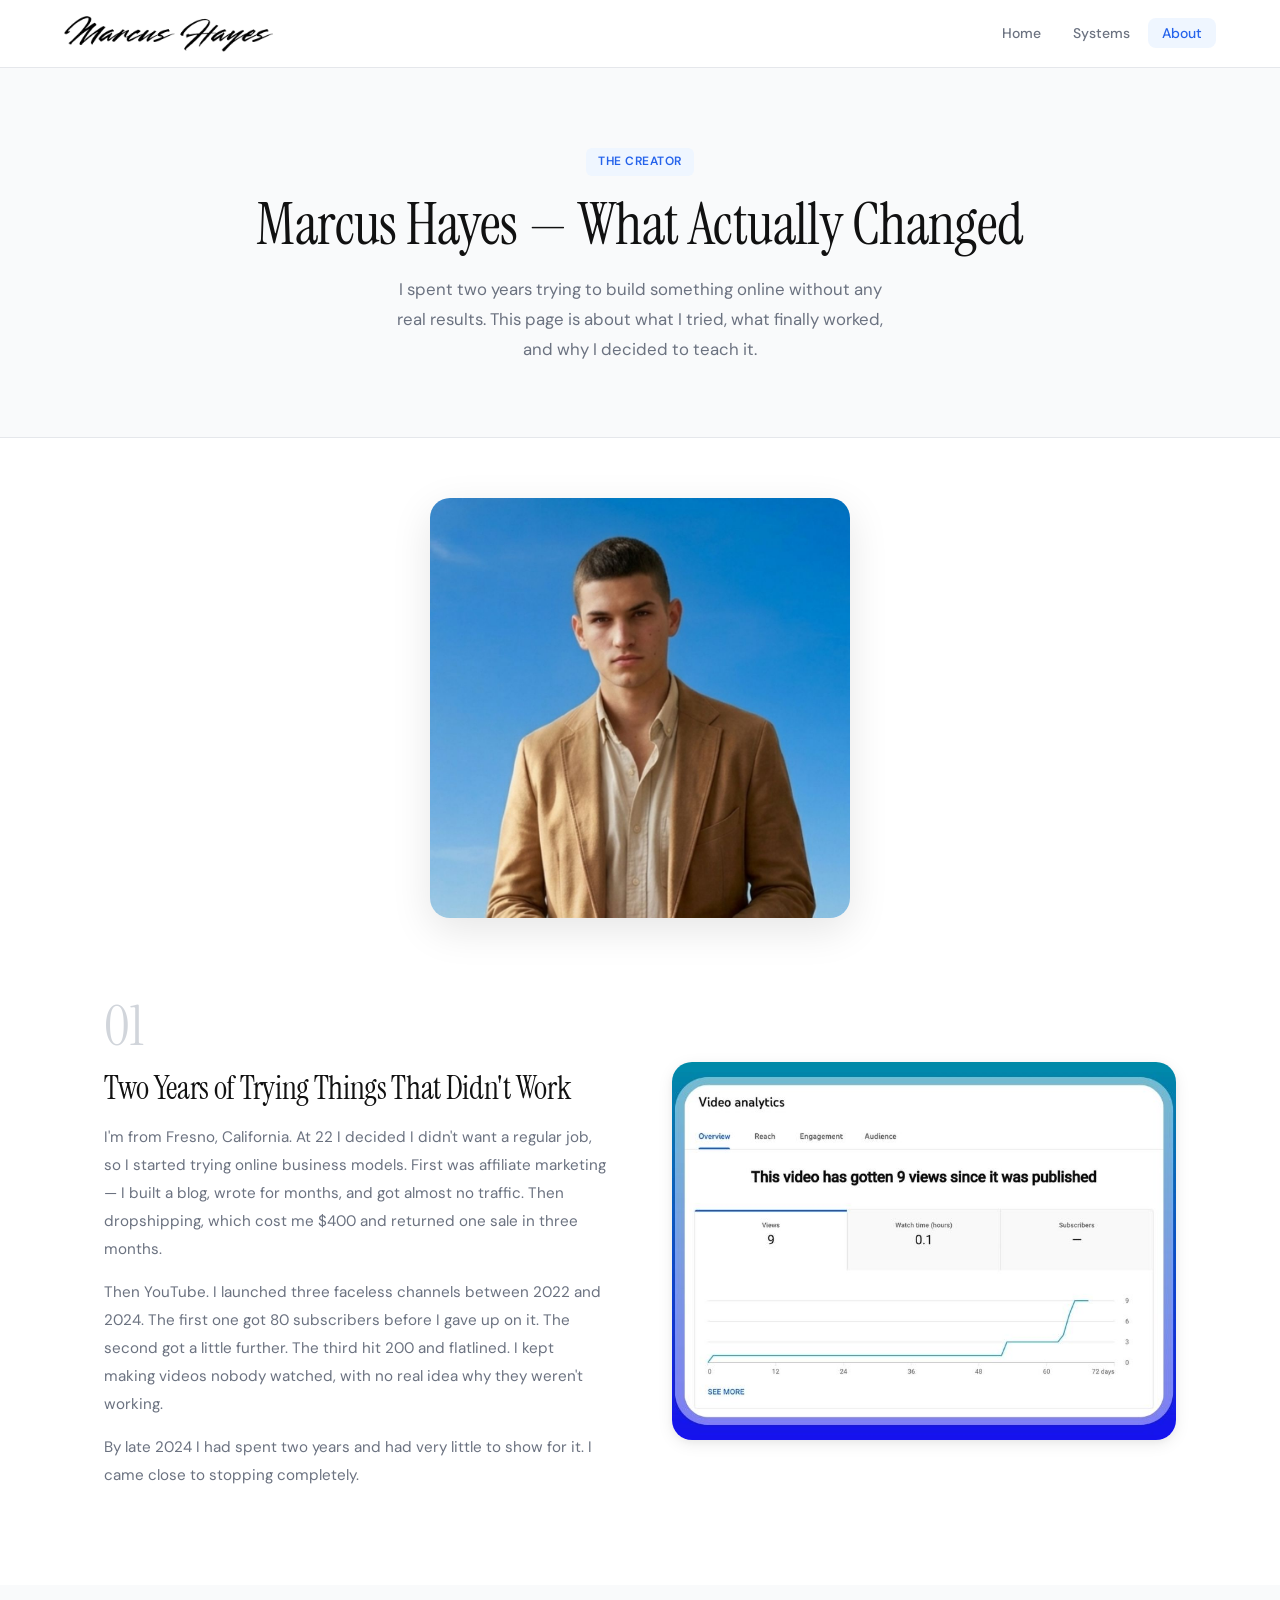
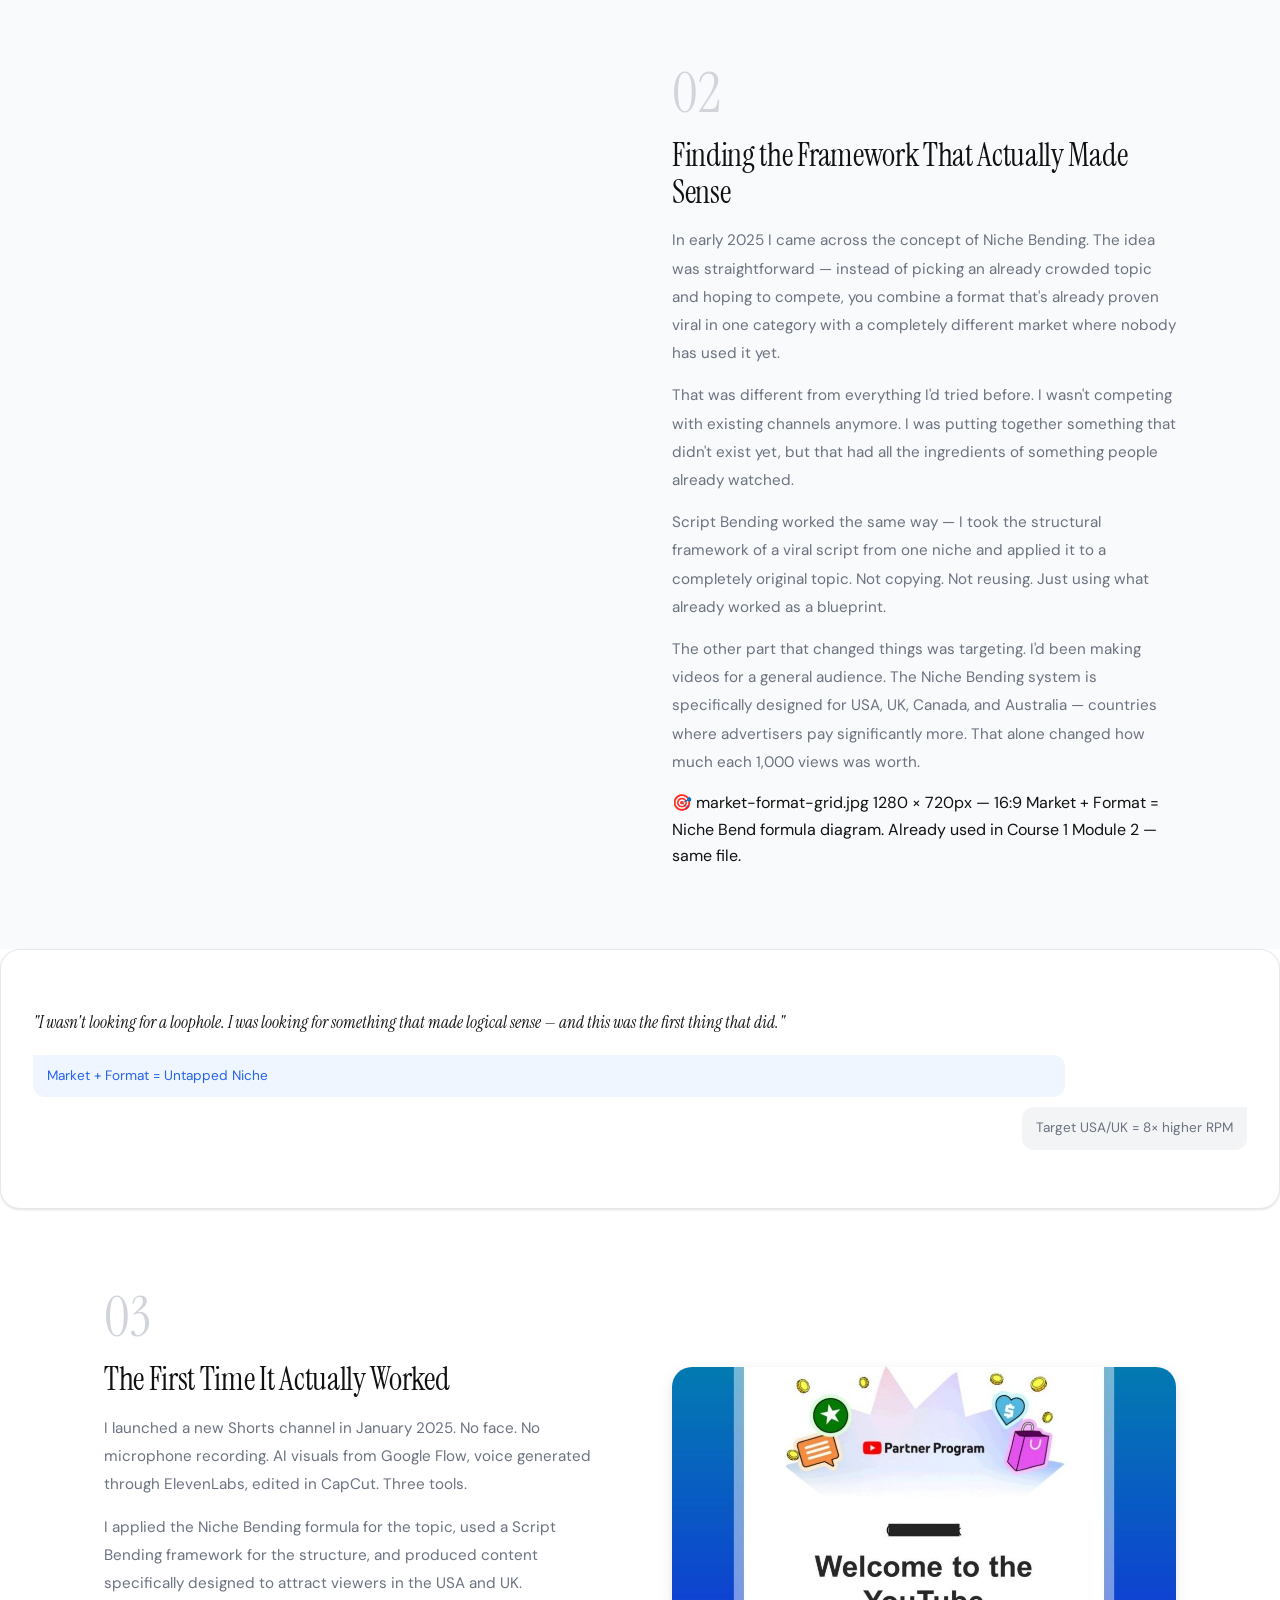
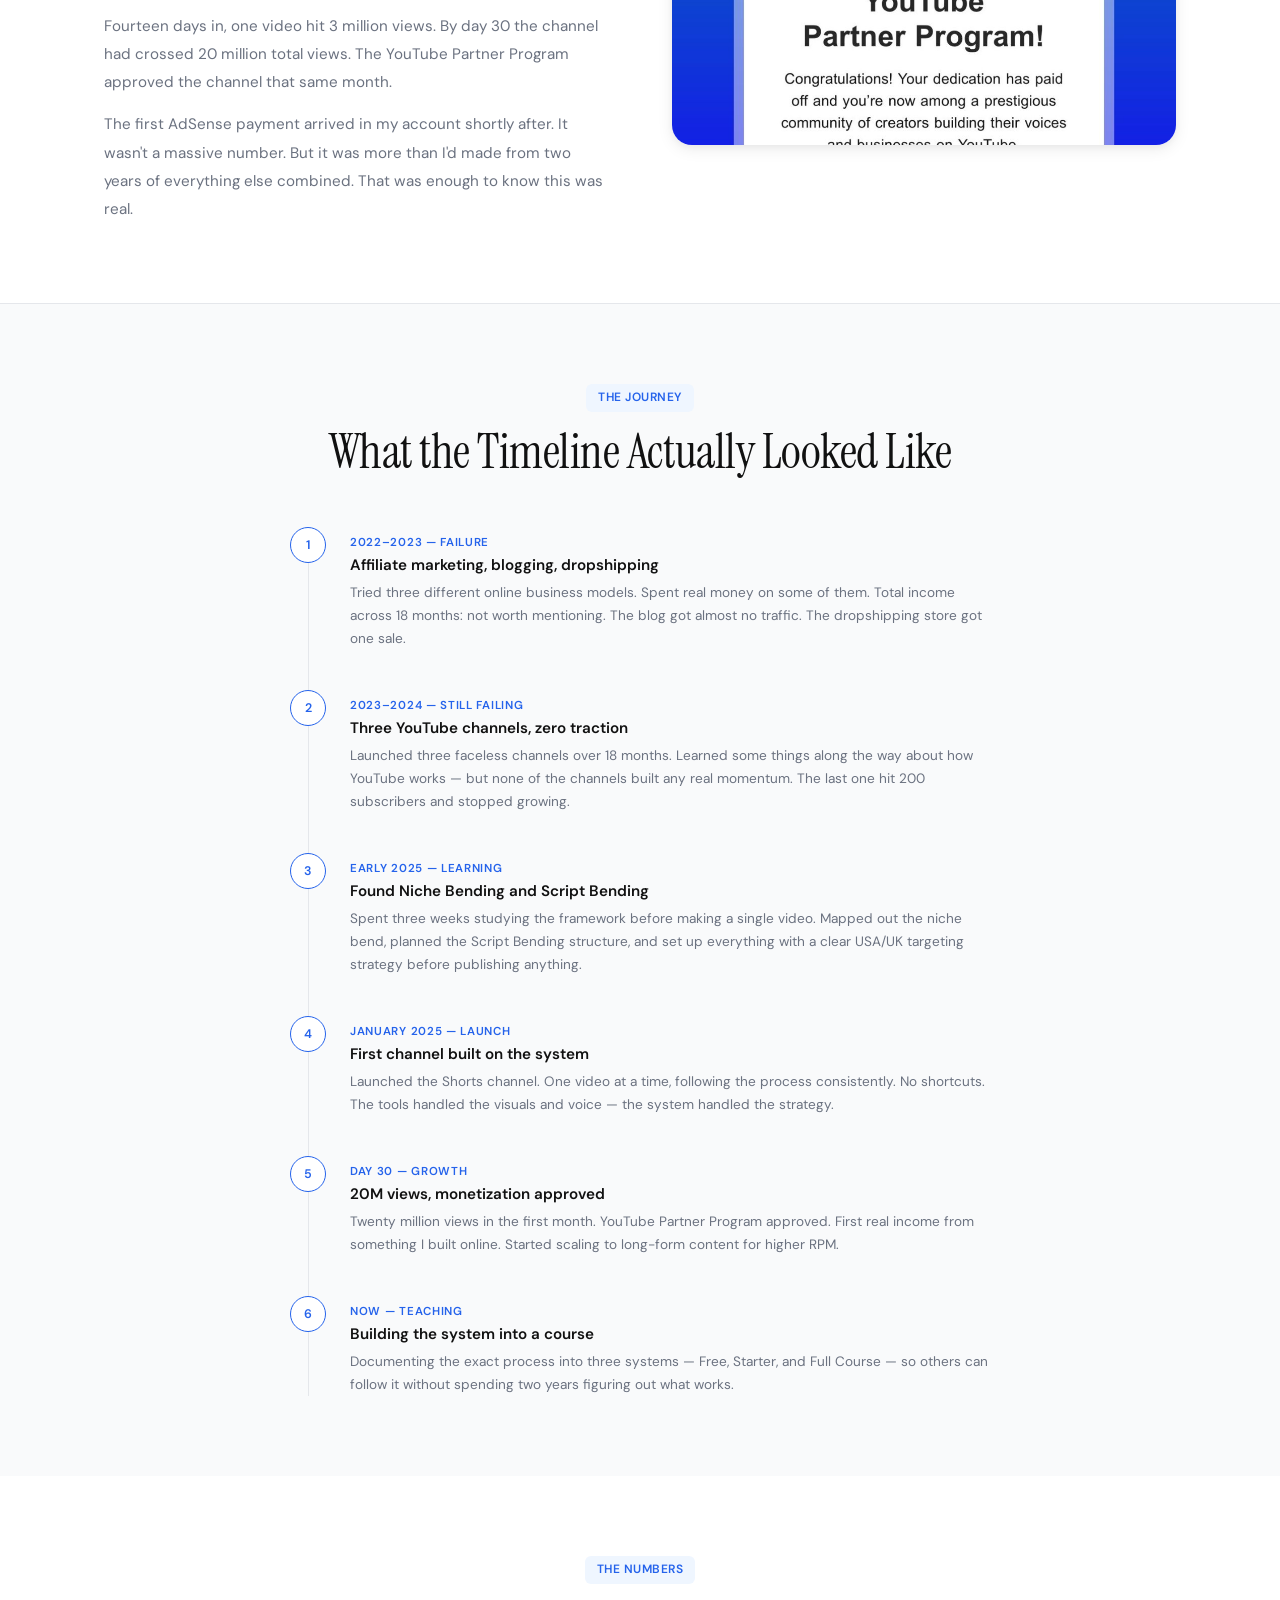
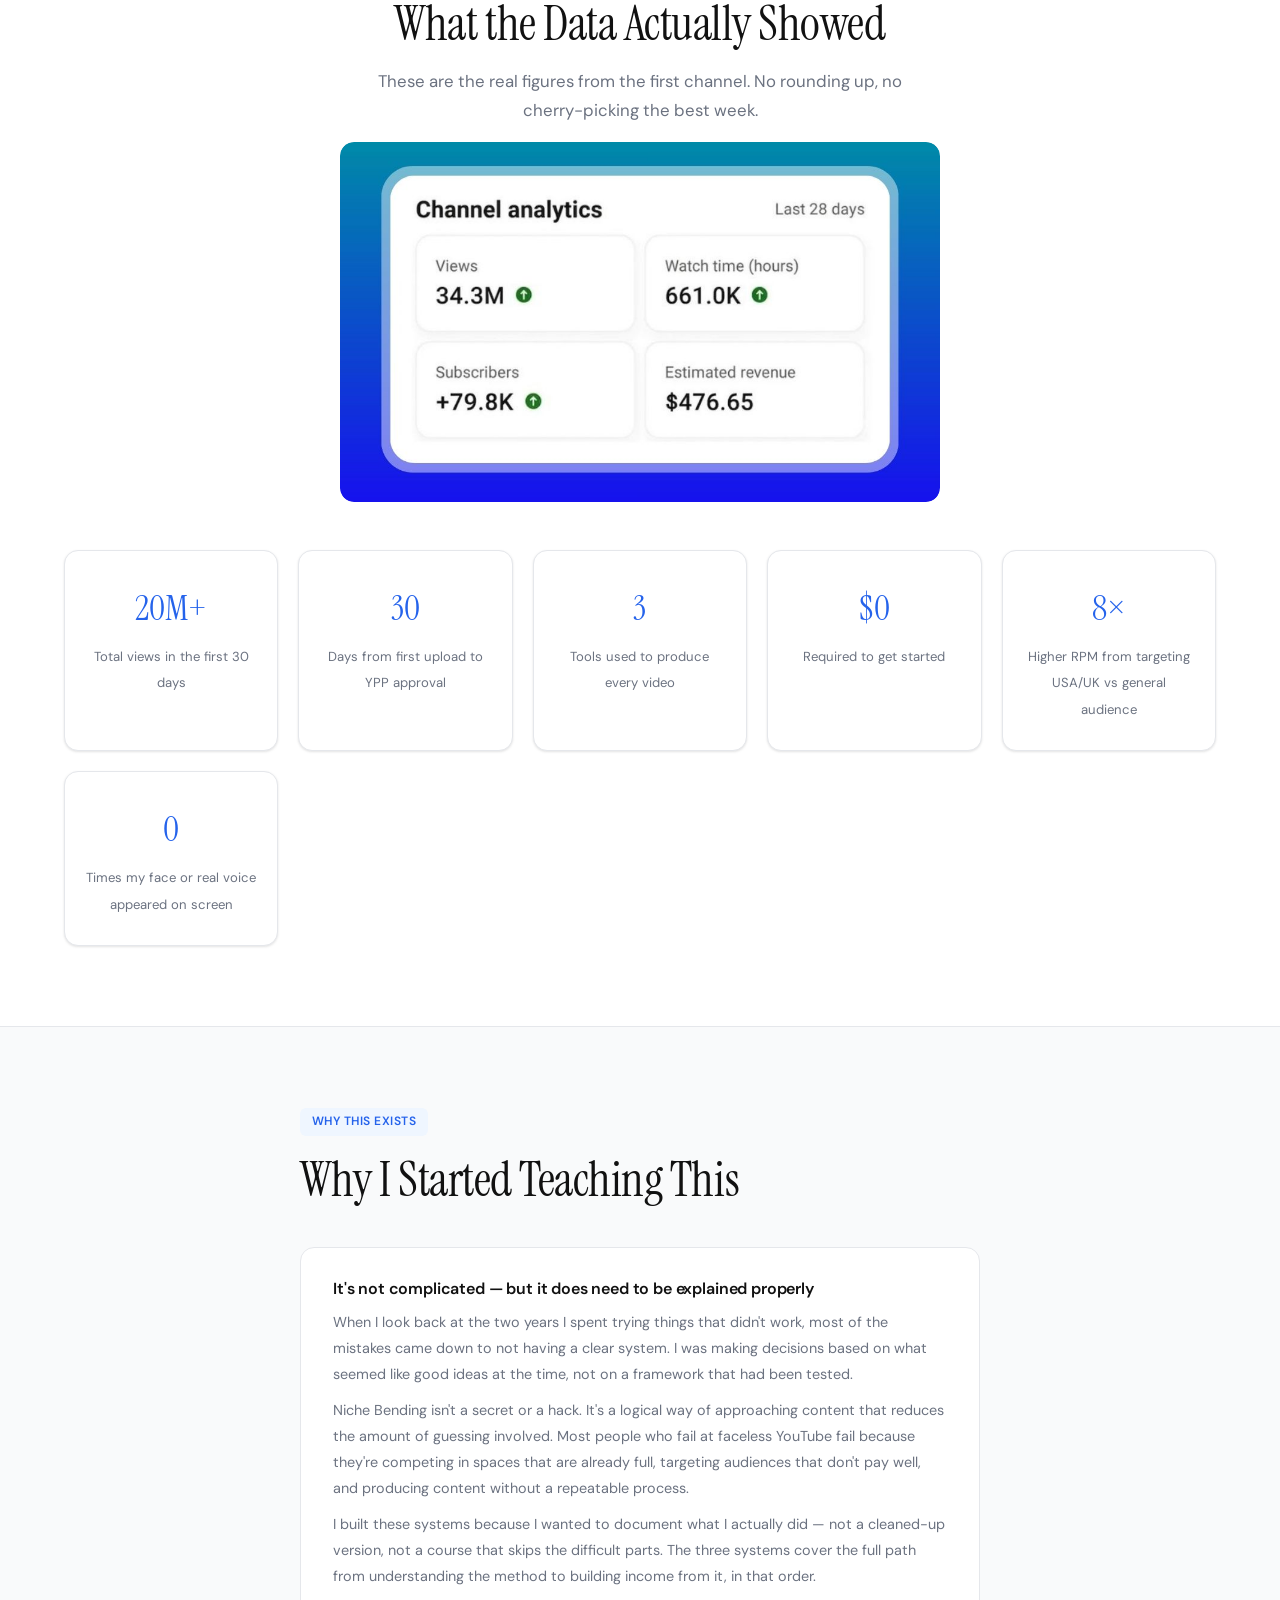
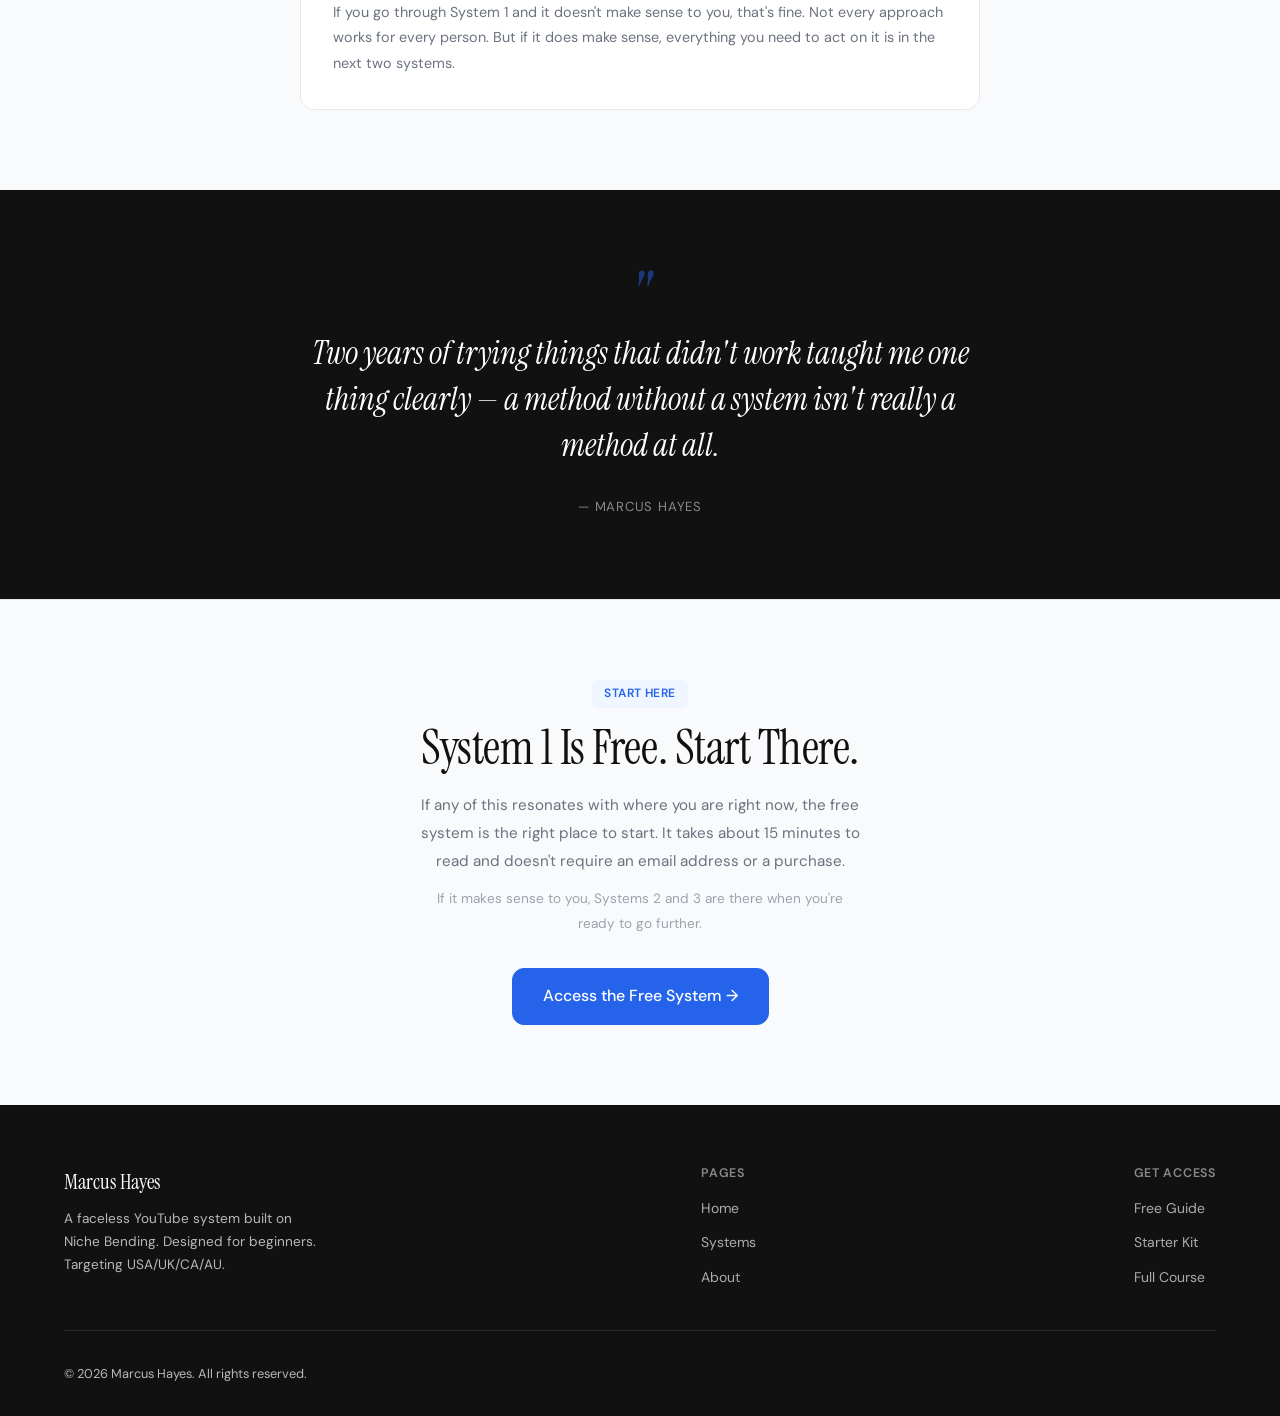
==== commit 1c108e50: "Update about.html" ====
--- a/about.html
+++ b/about.html
@@ -107,12 +107,7 @@
       <img src="assets/images/failed-analytics.jpg" alt="Failed channel analytics"
            onload="this.nextElementSibling.style.display='none'"
            onerror="this.style.display='none';this.nextElementSibling.style.display='flex'"/>
-      <div class="img-ph" style="aspect-ratio:16/9">
-        <span class="ph-icon">📊</span>
-        <span class="ph-name">failed-analytics.jpg</span>
-        <span class="ph-dims">1280 × 720px — 16:9</span>
-        <span class="ph-desc">Old YouTube Studio analytics showing low/flat views. Can be blurred. Shows starting point was genuinely rough.</span>
-      </div>
+      
     </div>
   </div>
   <div class="story-img">
@@ -140,11 +135,6 @@
       <p>That was different from everything I'd tried before. I wasn't competing with existing channels anymore. I was putting together something that didn't exist yet, but that had all the ingredients of something people already watched.</p>
       <p>Script Bending worked the same way — I took the structural framework of a viral script from one niche and applied it to a completely original topic. Not copying. Not reusing. Just using what already worked as a blueprint.</p>
       <p>The other part that changed things was targeting. I'd been making videos for a general audience. The Niche Bending system is specifically designed for USA, UK, Canada, and Australia — countries where advertisers pay significantly more. That alone changed how much each 1,000 views was worth.</p>
-      <div class="img-wrap aspect-wide" style="margin-top:16px">
-        <img src="assets/images/market-format-grid.jpg" alt="Market + Format formula diagram"
-             onload="this.nextElementSibling.style.display='none'"
-             onerror="this.style.display='none';this.nextElementSibling.style.display='flex'"/>
-        <div class="img-ph" style="aspect-ratio:16/9">
           <span class="ph-icon">🎯</span>
           <span class="ph-name">market-format-grid.jpg</span>
           <span class="ph-dims">1280 × 720px — 16:9</span>
@@ -174,17 +164,6 @@
     <p>I applied the Niche Bending formula for the topic, used a Script Bending framework for the structure, and produced content specifically designed to attract viewers in the USA and UK.</p>
     <p>Fourteen days in, one video hit 3 million views. By day 30 the channel had crossed 20 million total views. The YouTube Partner Program approved the channel that same month.</p>
     <p>The first AdSense payment arrived in my account shortly after. It wasn't a massive number. But it was more than I'd made from two years of everything else combined. That was enough to know this was real.</p>
-    <div class="img-wrap aspect-wide" style="margin-top:16px">
-      <img src="assets/images/analytics-views.jpg" alt="20M+ views analytics"
-           onload="this.nextElementSibling.style.display='none'"
-           onerror="this.style.display='none';this.nextElementSibling.style.display='flex'"/>
-      <div class="img-ph" style="aspect-ratio:16/9">
-        <span class="ph-icon">📊</span>
-        <span class="ph-name">analytics-views.jpg</span>
-        <span class="ph-dims">1280 × 720px — 16:9</span>
-        <span class="ph-desc">YouTube Studio showing 20M+ view period or YPP approval screen. Same file as homepage proof section.</span>
-      </div>
-    </div>
   </div>
   <div class="story-img">
     <!-- IMAGE: marcus-viral.jpg — Marcus reacting to phone or laptop showing a large view count.
@@ -193,7 +172,7 @@
          style="width:100%;height:auto;display:block;border-radius:var(--radius-lg);box-shadow:var(--shadow-md)"
          onload="this.nextElementSibling.style.display='none'"
          onerror="this.style.display='none';this.nextElementSibling.style.display='flex'"/>
-    <div class="img-ph" style="display:none;aspect-ratio:4/3;border-radius:var(--radius-lg)">
+    <div class="img-ph" style="display:none;border-radius:var(--radius-lg)">
       <span class="ph-icon">📸</span>
       <span class="ph-name">marcus-viral.jpg</span>
       <span class="ph-dims">800 × 600px</span>
--- a/assets/css/style.css
+++ b/assets/css/style.css
@@ -357,9 +357,9 @@
 
 /* When the img-wrap has a fixed aspect ratio, use cover for hero/teaser photos
    but contain for proof screenshots (which shouldn't be cropped) */
-.img-wrap.aspect-hero img    { aspect-ratio: 4/3;  object-fit: cover; }
-.img-wrap.aspect-wide img    { aspect-ratio: 16/9; object-fit: contain; background: var(--bg2); }
-.img-wrap.aspect-portrait img{ aspect-ratio: 3/4;  object-fit: cover; }
+.img-wrap.aspect-hero img    { object-fit: cover; }
+.img-wrap.aspect-wide img    { object-fit: contain; background: var(--bg2); }
+.img-wrap.aspect-portrait img{ object-fit: cover; }
 .img-wrap.aspect-proof img   { width: 100%; height: auto; object-fit: contain; }
 
 /* img-ph inside img-wrap is hidden by default — shown only when img fails */
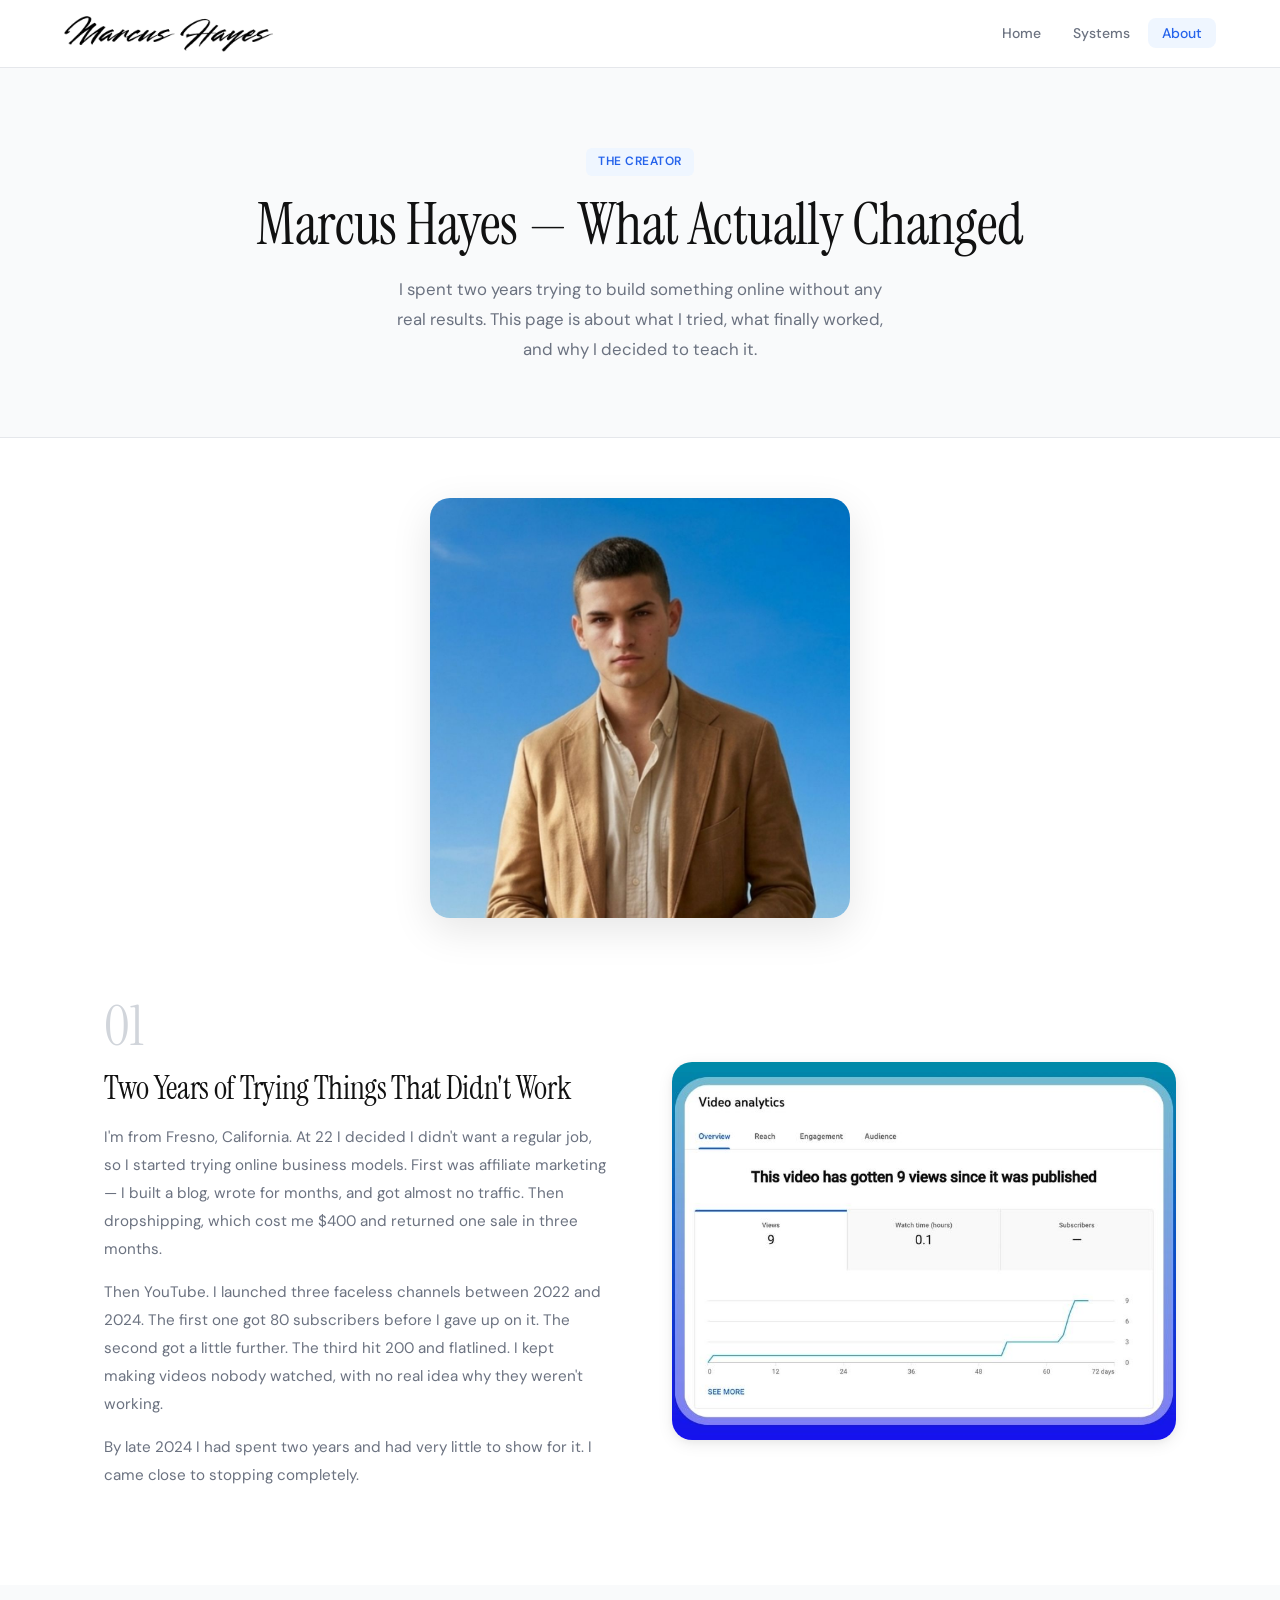
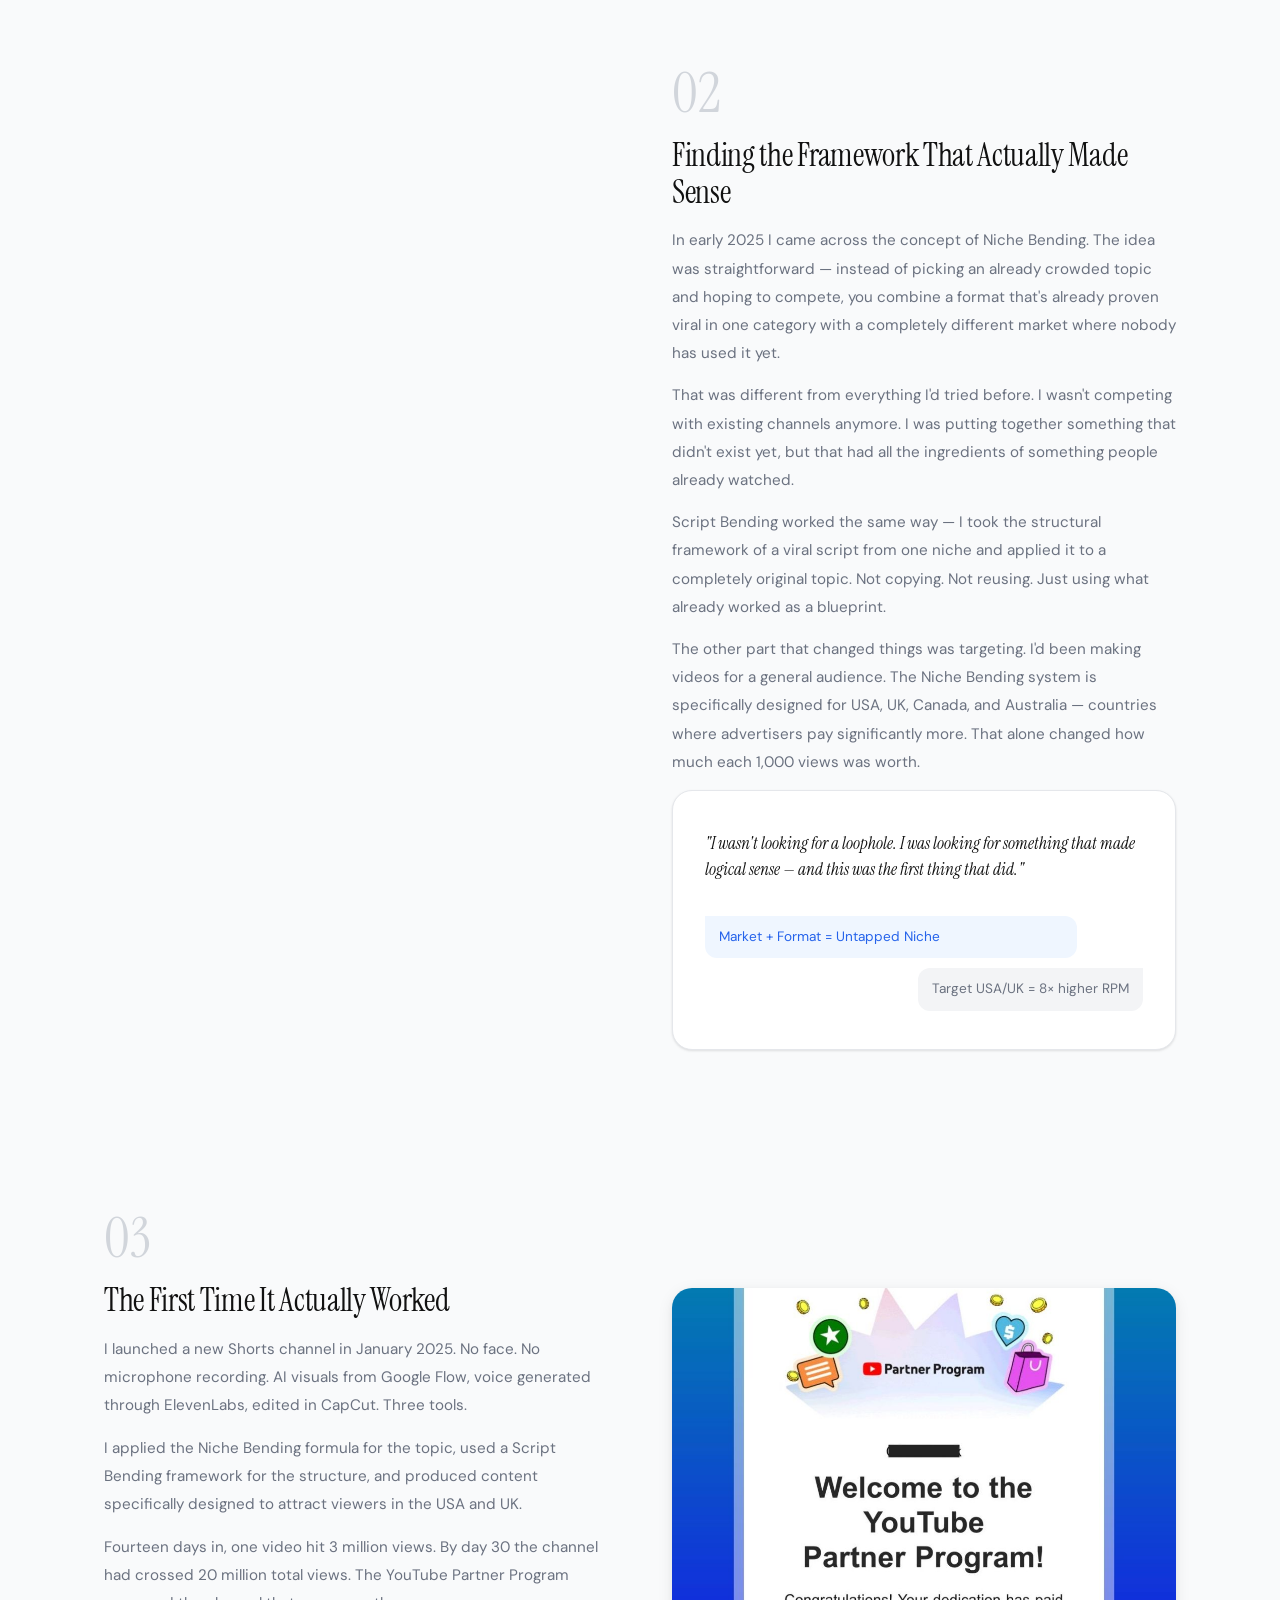
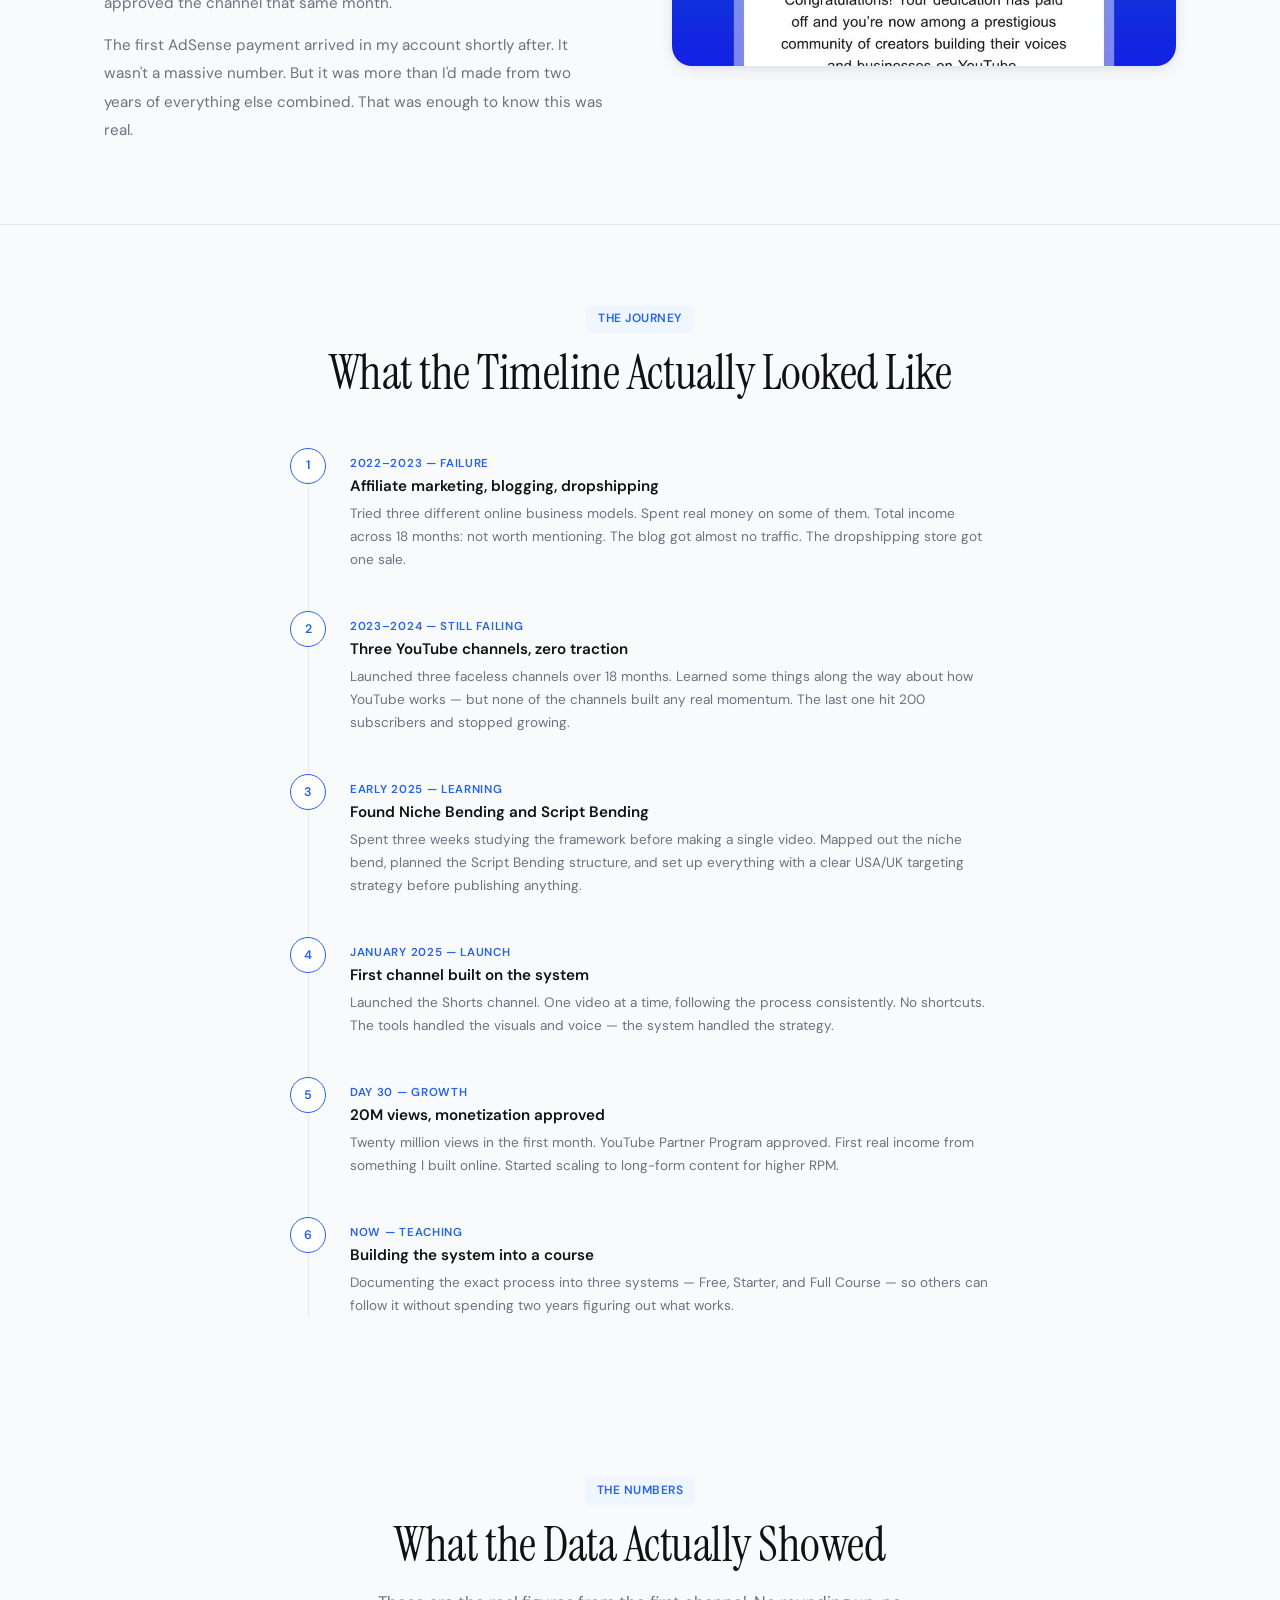
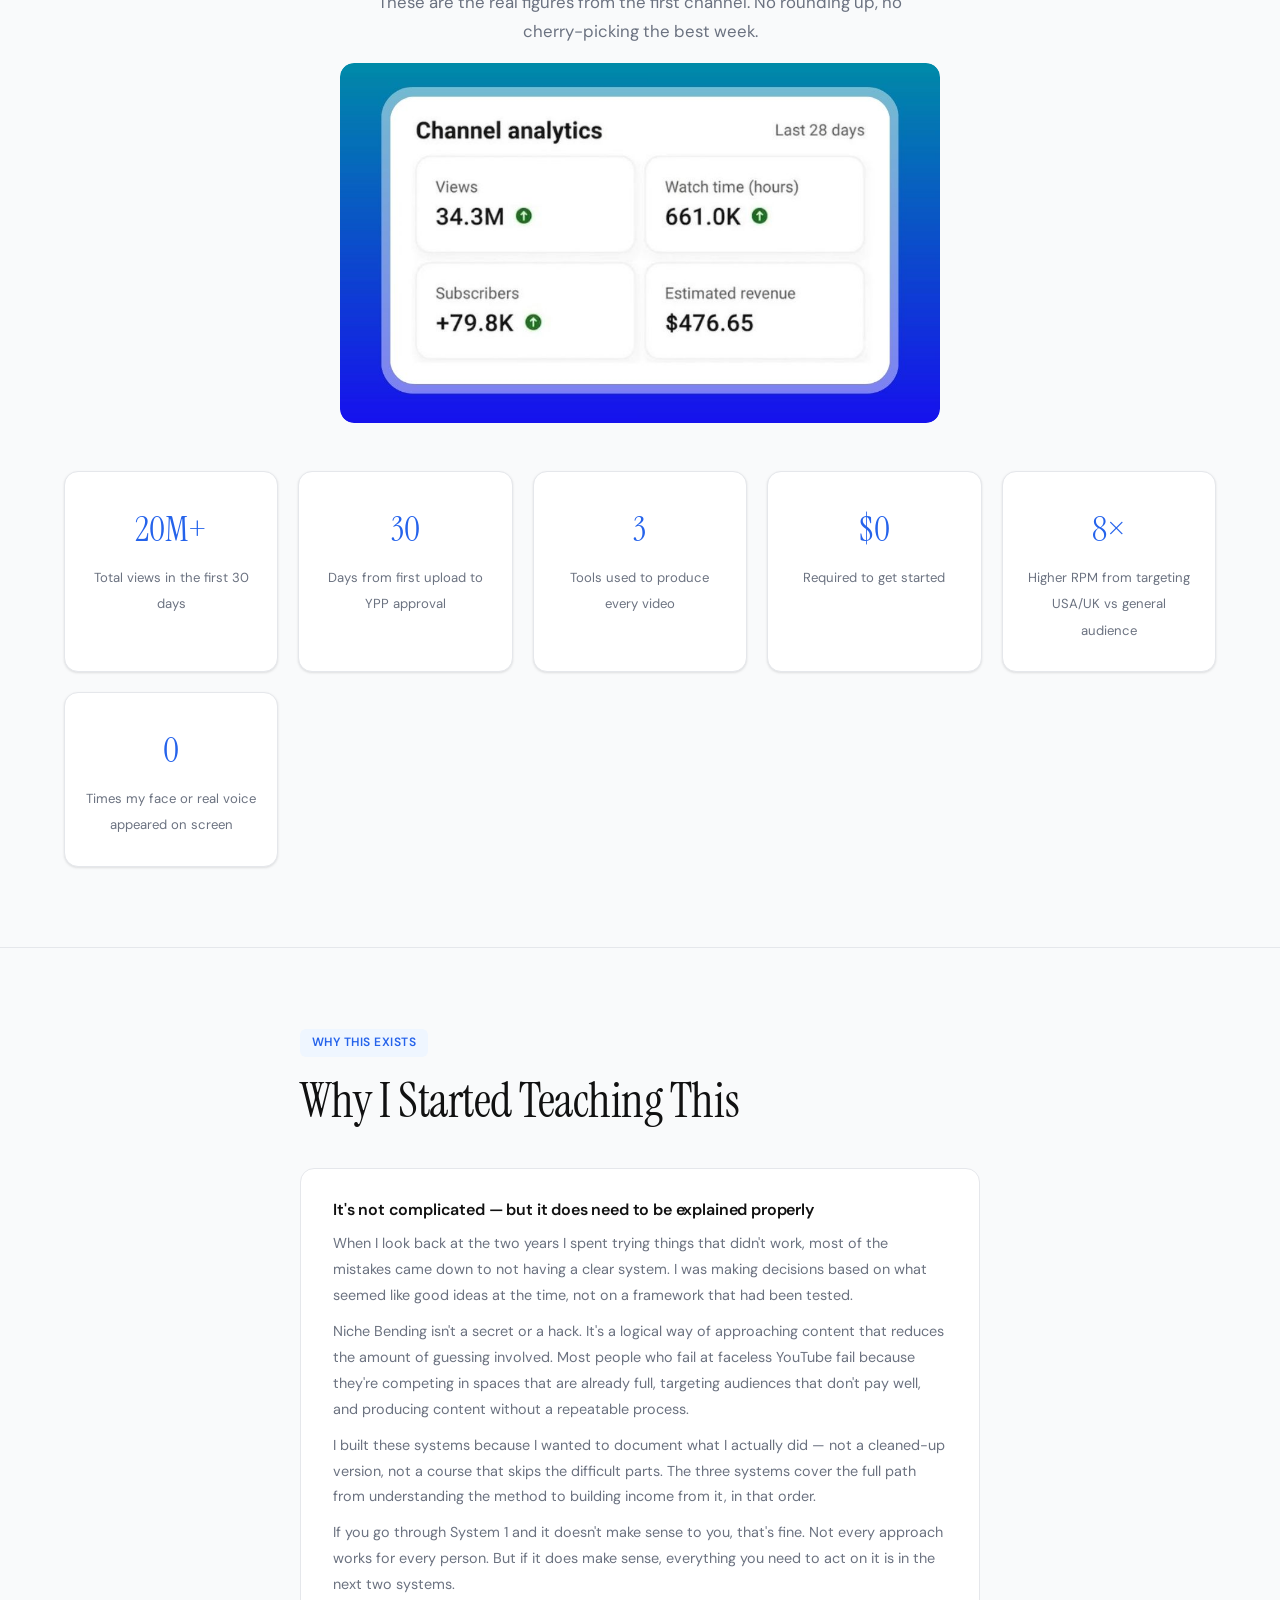
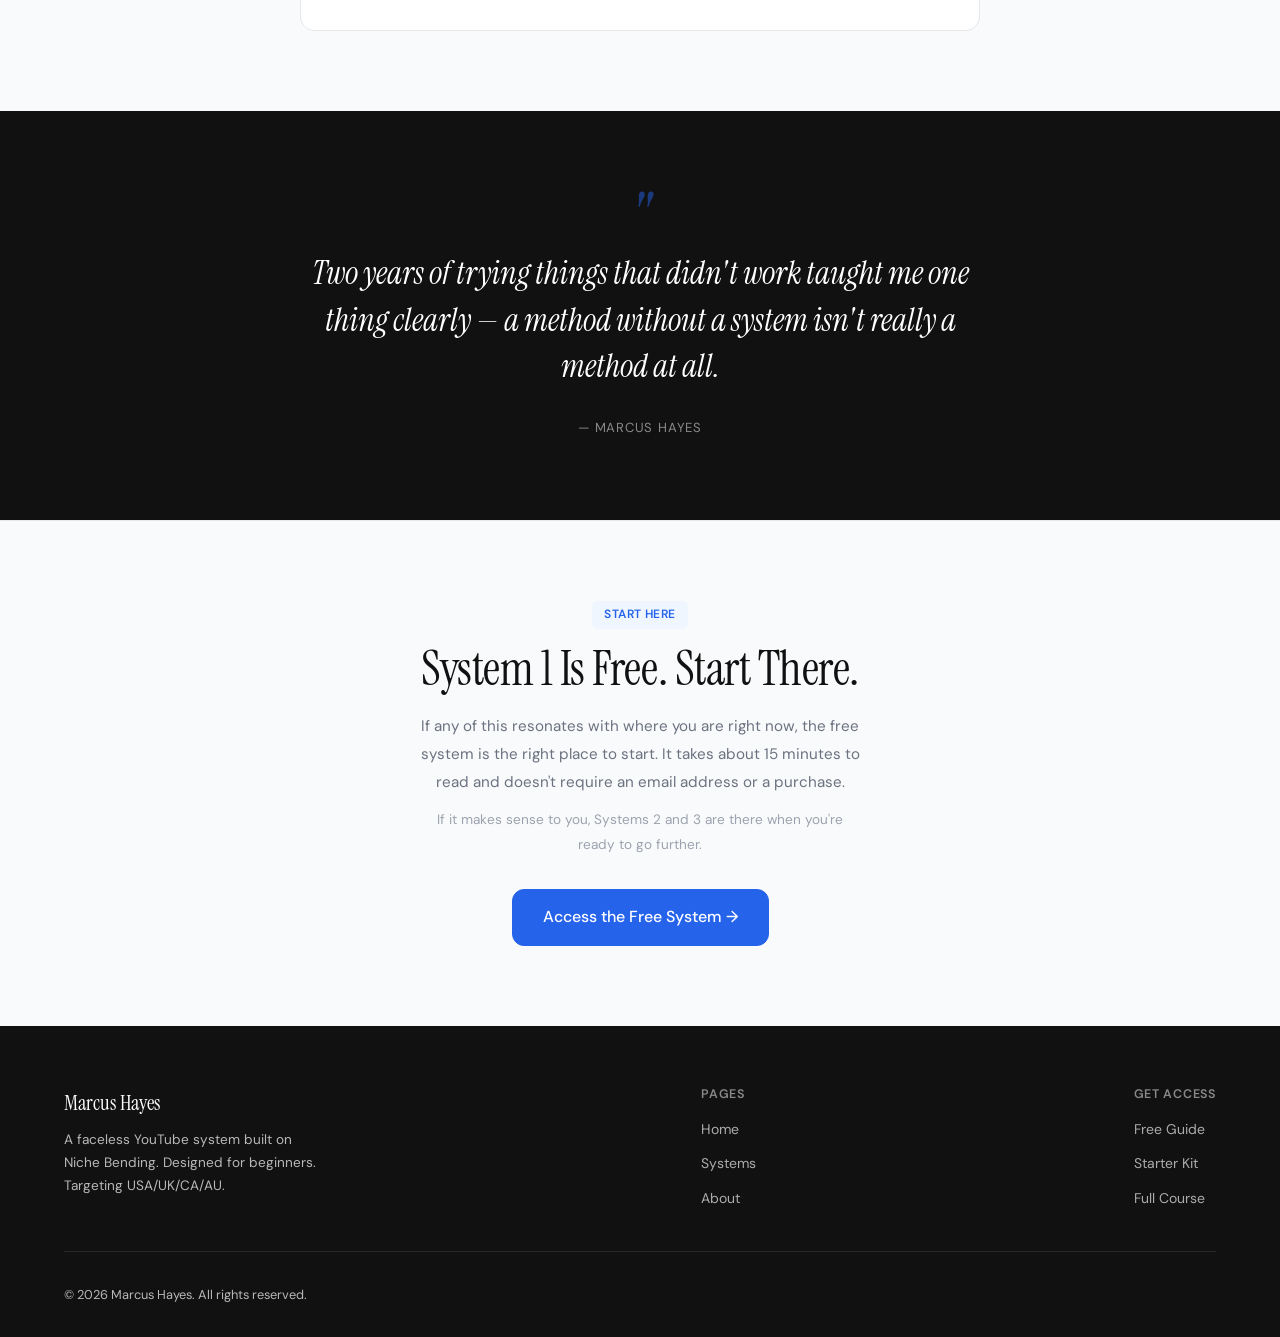
==== commit 6616983d: "Update about.html" ====
--- a/about.html
+++ b/about.html
@@ -135,13 +135,7 @@
       <p>That was different from everything I'd tried before. I wasn't competing with existing channels anymore. I was putting together something that didn't exist yet, but that had all the ingredients of something people already watched.</p>
       <p>Script Bending worked the same way — I took the structural framework of a viral script from one niche and applied it to a completely original topic. Not copying. Not reusing. Just using what already worked as a blueprint.</p>
       <p>The other part that changed things was targeting. I'd been making videos for a general audience. The Niche Bending system is specifically designed for USA, UK, Canada, and Australia — countries where advertisers pay significantly more. That alone changed how much each 1,000 views was worth.</p>
-          <span class="ph-icon">🎯</span>
-          <span class="ph-name">market-format-grid.jpg</span>
-          <span class="ph-dims">1280 × 720px — 16:9</span>
-          <span class="ph-desc">Market + Format = Niche Bend formula diagram. Already used in Course 1 Module 2 — same file.</span>
-        </div>
-      </div>
-    </div>
+          
     <div class="story-img">
       <!-- IMAGE: framework-visual.jpg — Clean whiteboard or notebook showing the niche bending formula -->
       <div style="background:var(--white);border:1px solid var(--border);border-radius:var(--radius-lg);padding:32px;min-height:260px;display:flex;flex-direction:column;justify-content:center;gap:20px;box-shadow:var(--shadow)">
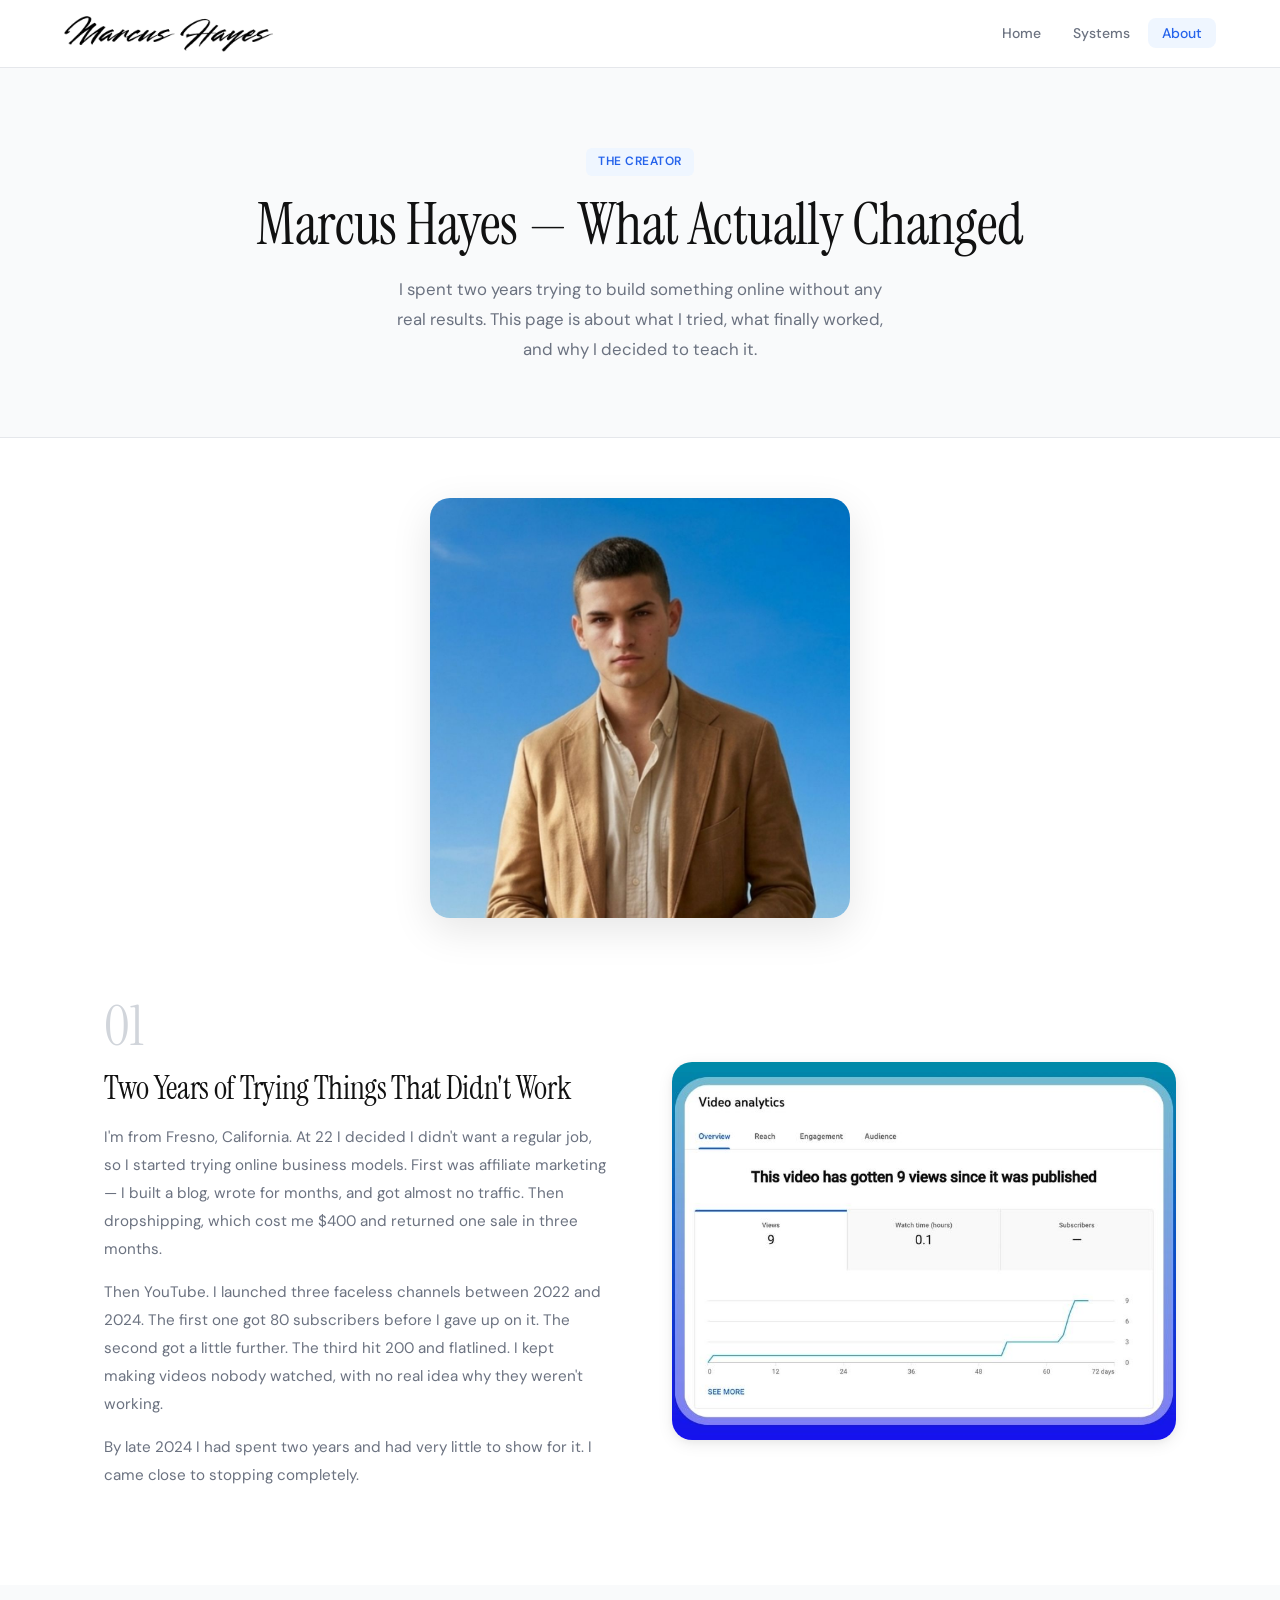
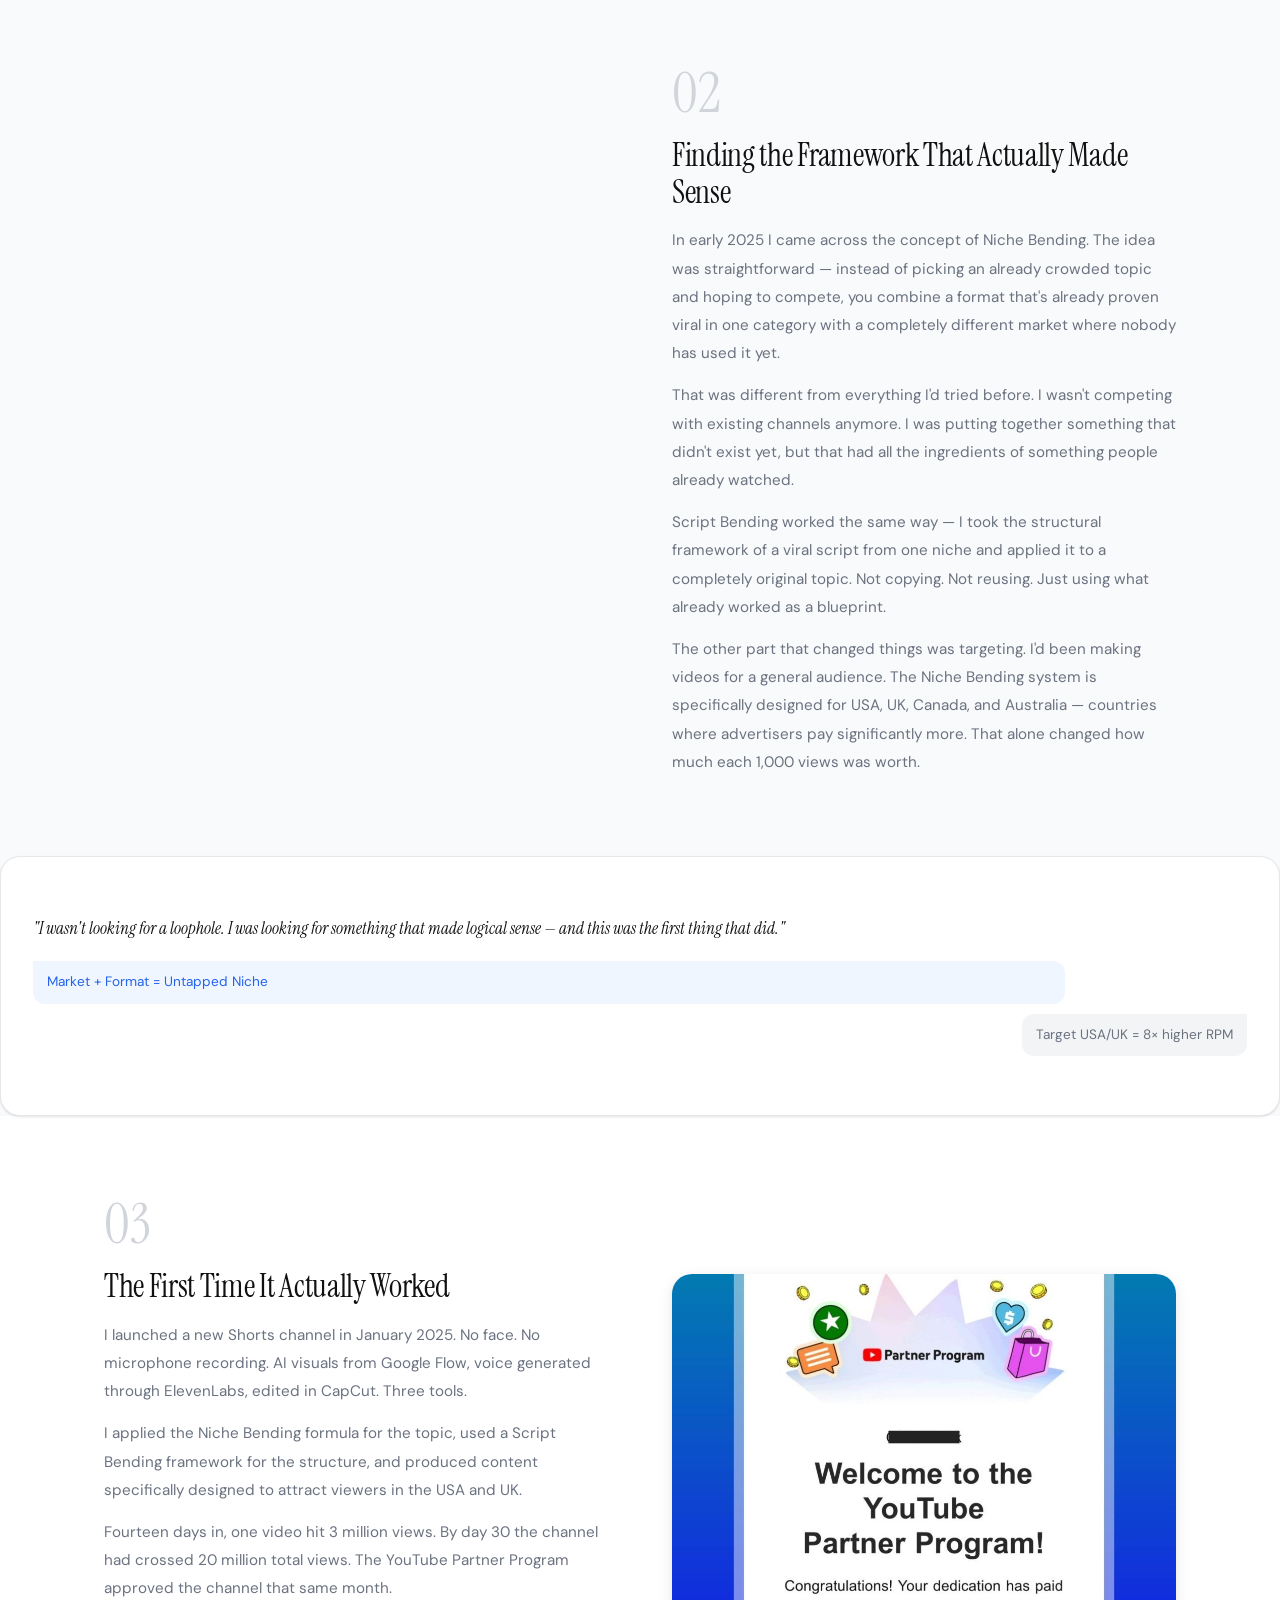
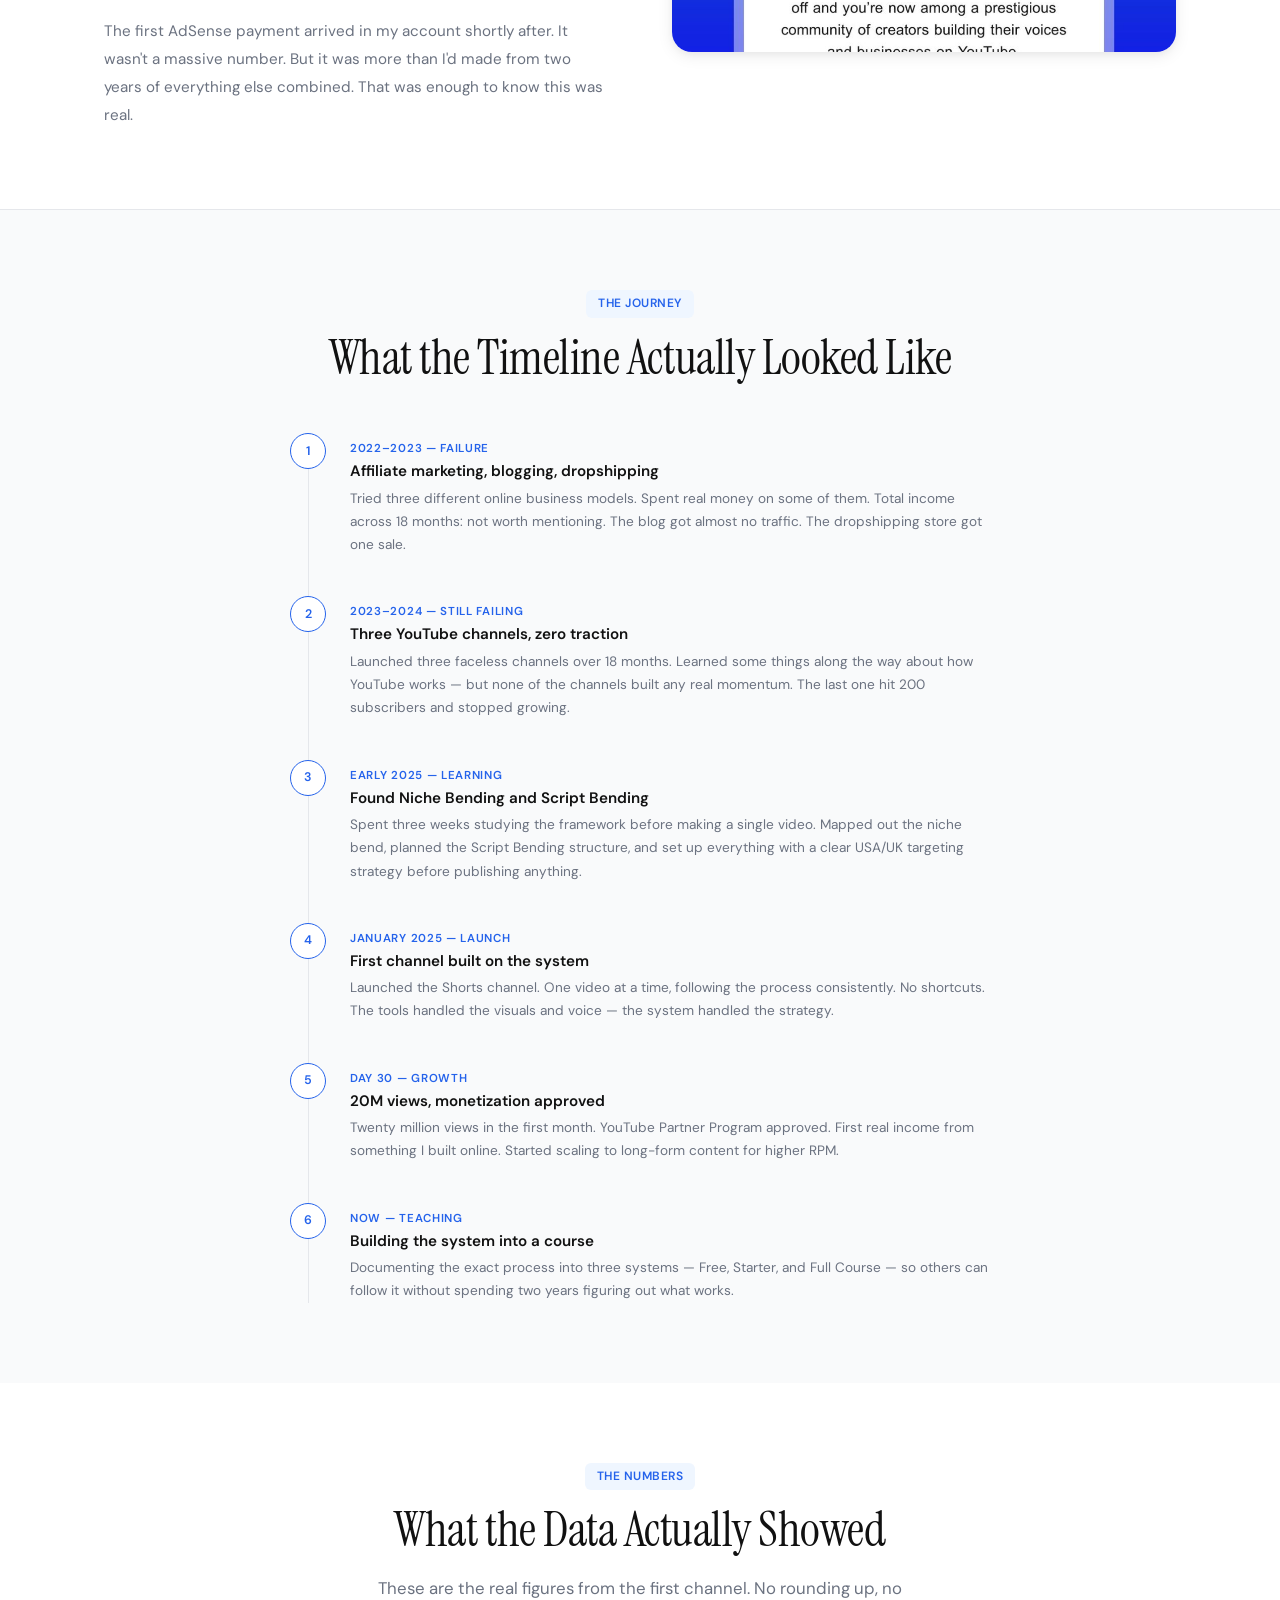
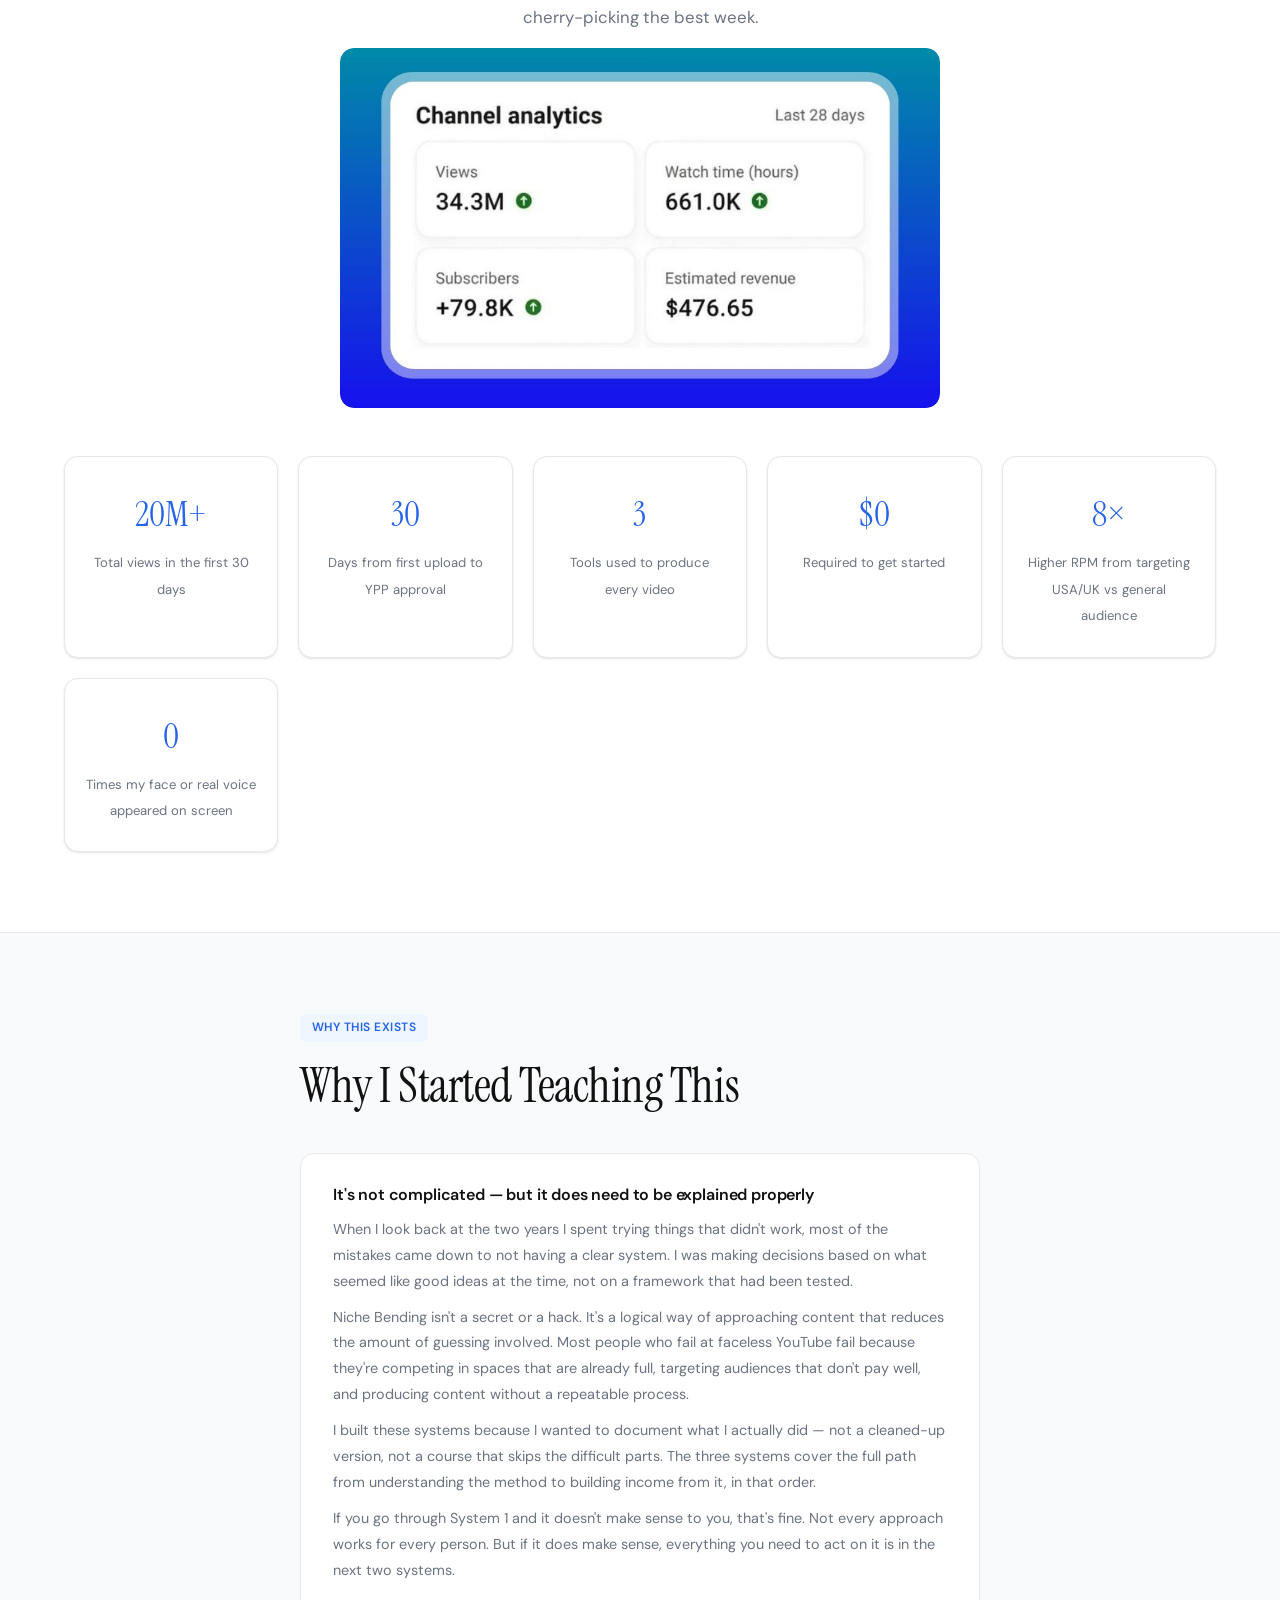
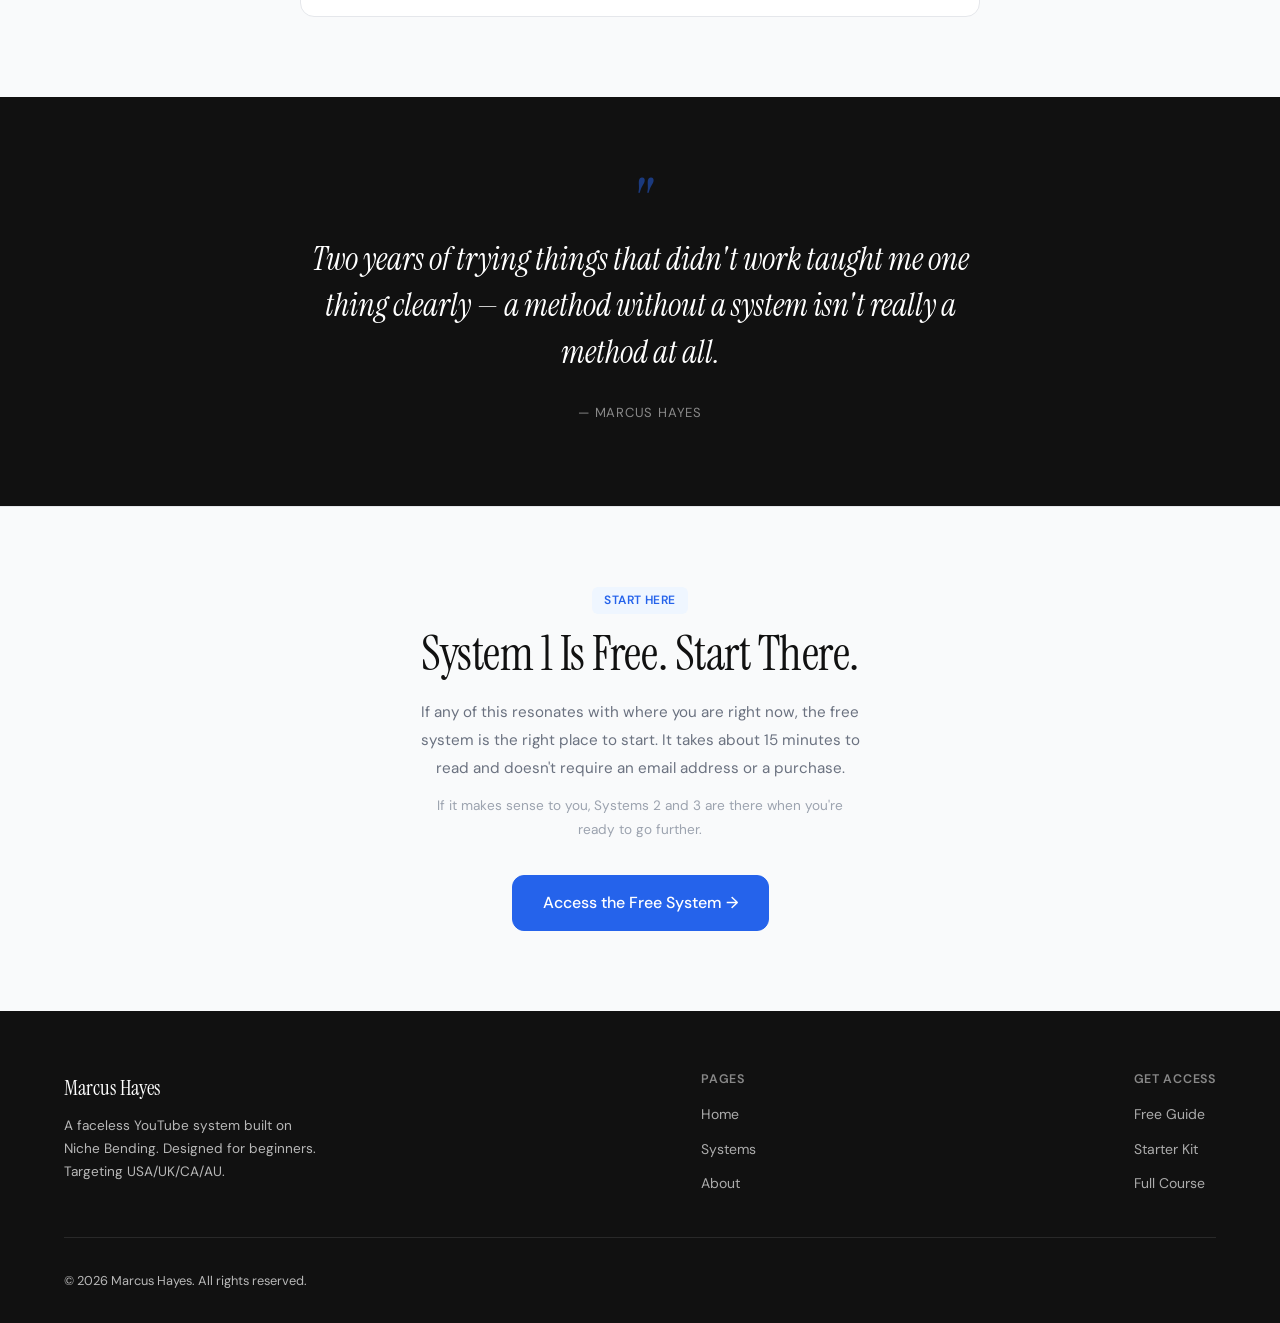
==== commit 701df6c8: "Update about.html" ====
--- a/about.html
+++ b/about.html
@@ -135,7 +135,8 @@
       <p>That was different from everything I'd tried before. I wasn't competing with existing channels anymore. I was putting together something that didn't exist yet, but that had all the ingredients of something people already watched.</p>
       <p>Script Bending worked the same way — I took the structural framework of a viral script from one niche and applied it to a completely original topic. Not copying. Not reusing. Just using what already worked as a blueprint.</p>
       <p>The other part that changed things was targeting. I'd been making videos for a general audience. The Niche Bending system is specifically designed for USA, UK, Canada, and Australia — countries where advertisers pay significantly more. That alone changed how much each 1,000 views was worth.</p>
-          
+      </div>
+    </div>
     <div class="story-img">
       <!-- IMAGE: framework-visual.jpg — Clean whiteboard or notebook showing the niche bending formula -->
       <div style="background:var(--white);border:1px solid var(--border);border-radius:var(--radius-lg);padding:32px;min-height:260px;display:flex;flex-direction:column;justify-content:center;gap:20px;box-shadow:var(--shadow)">
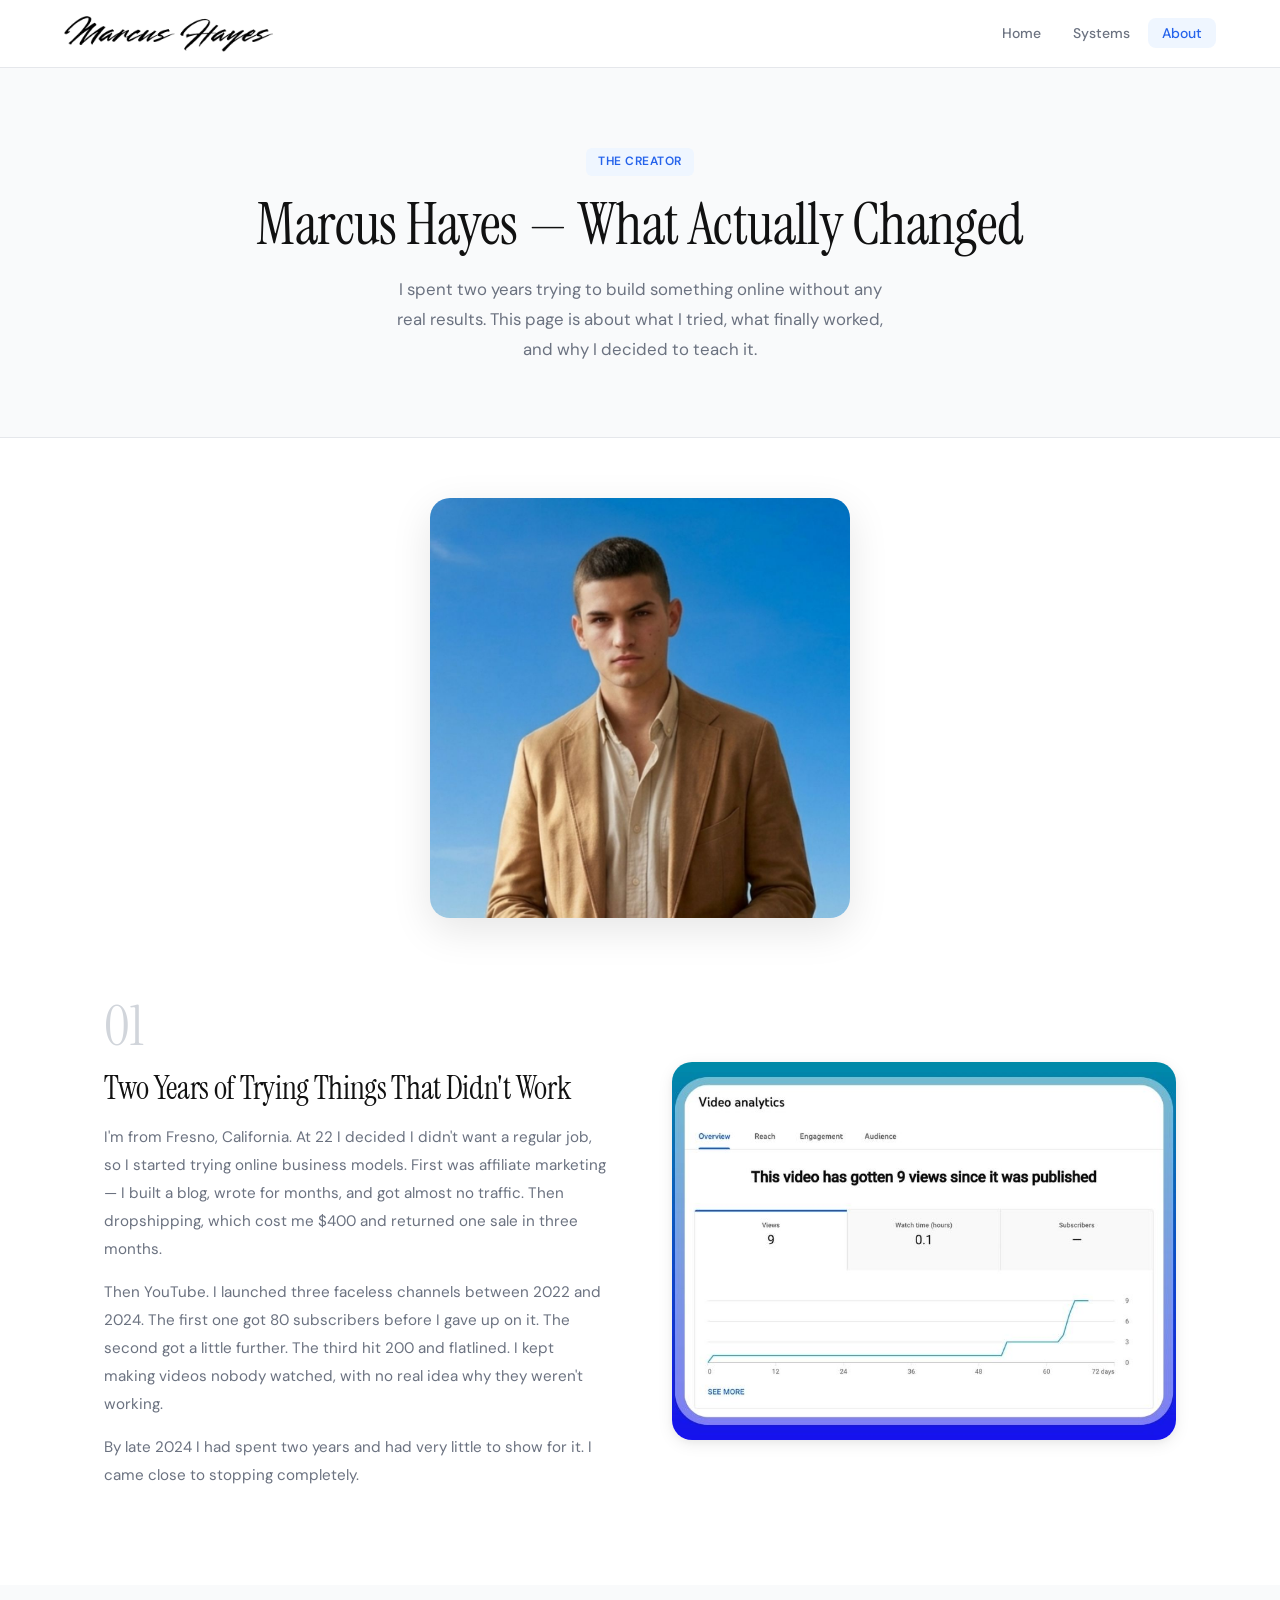
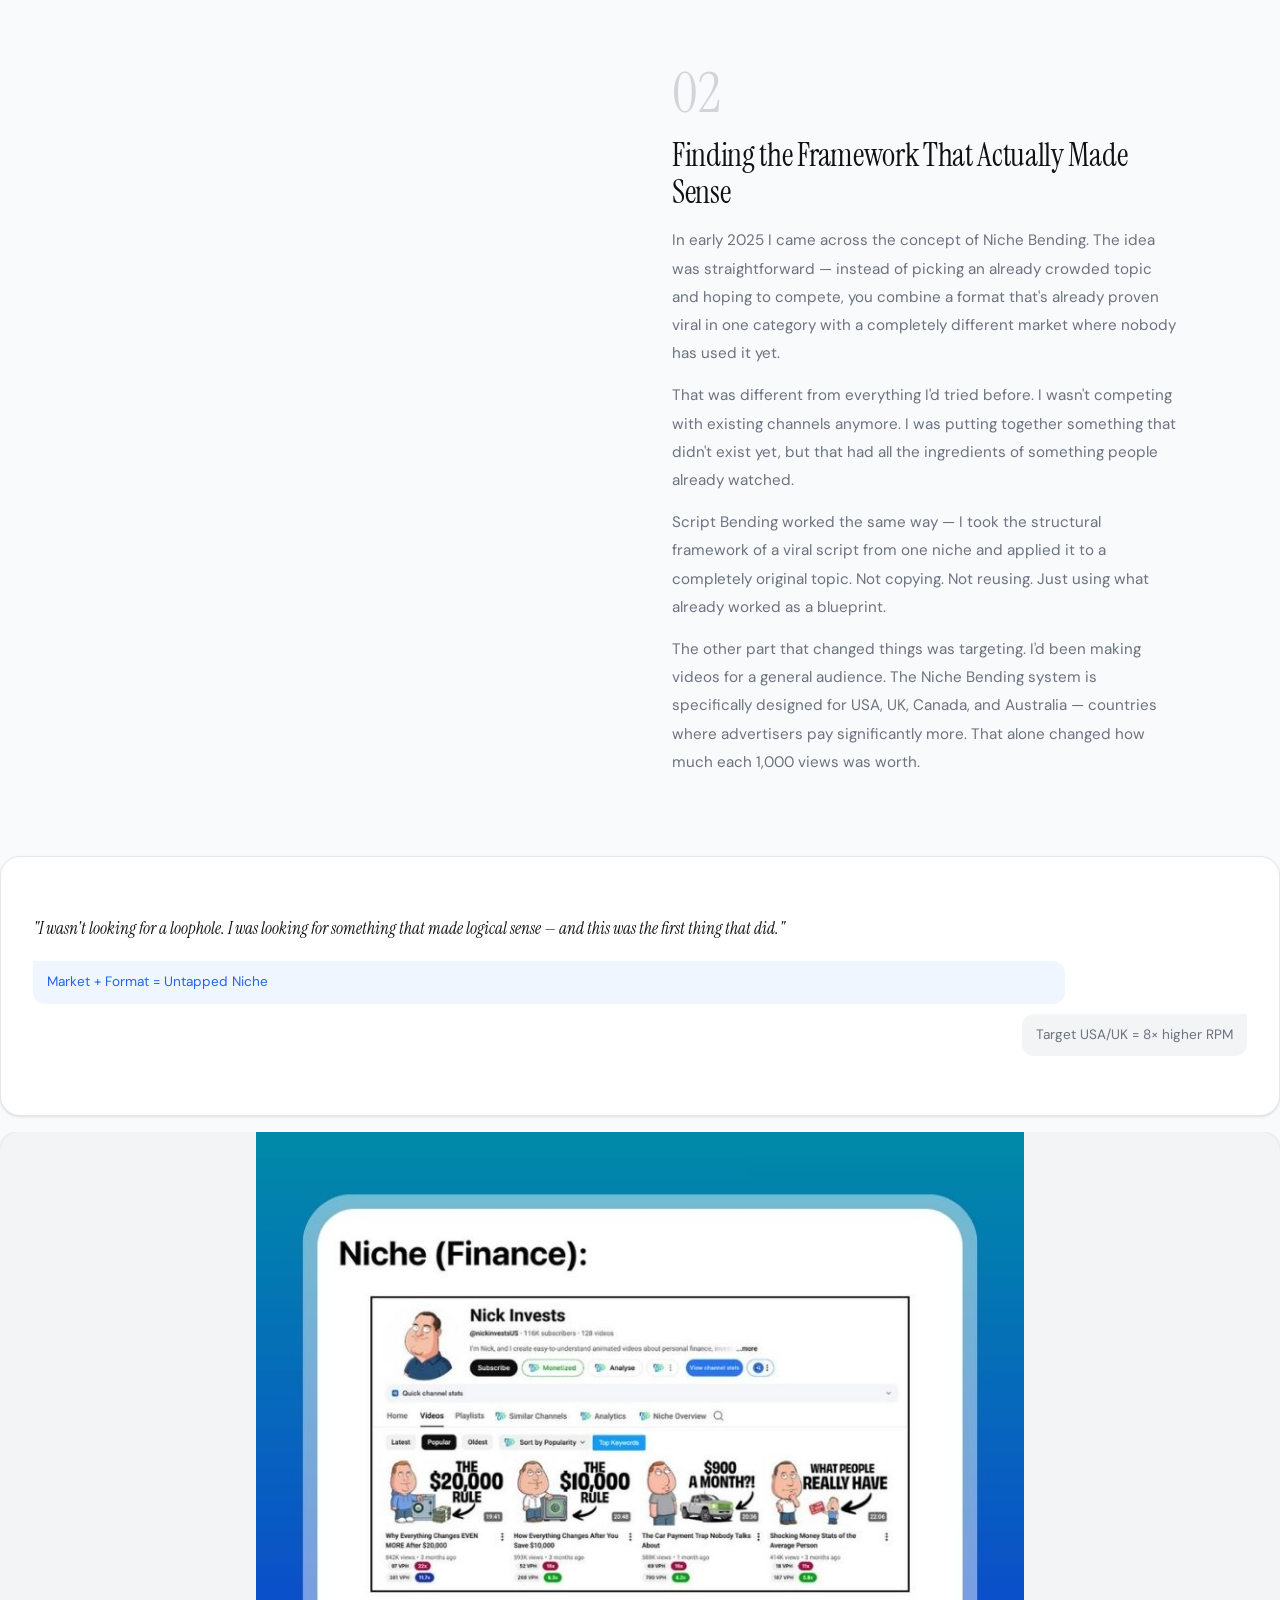
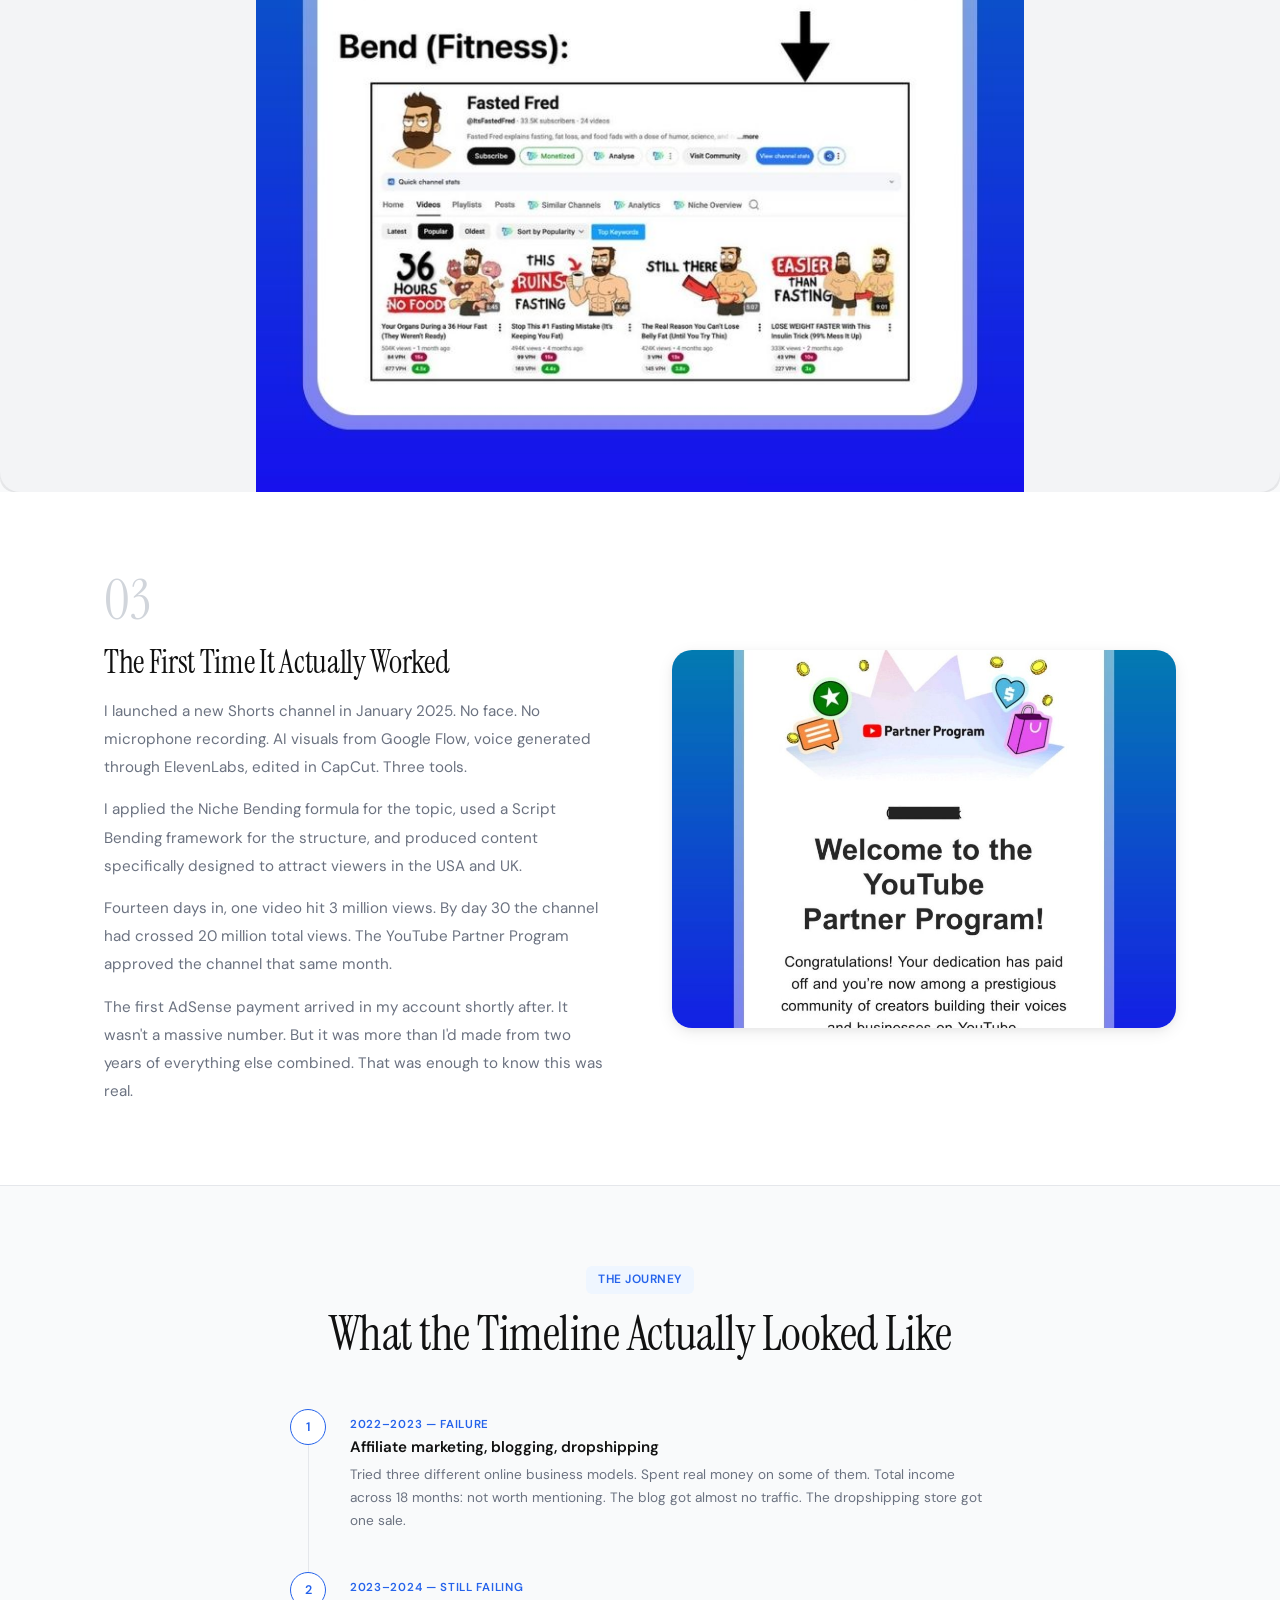
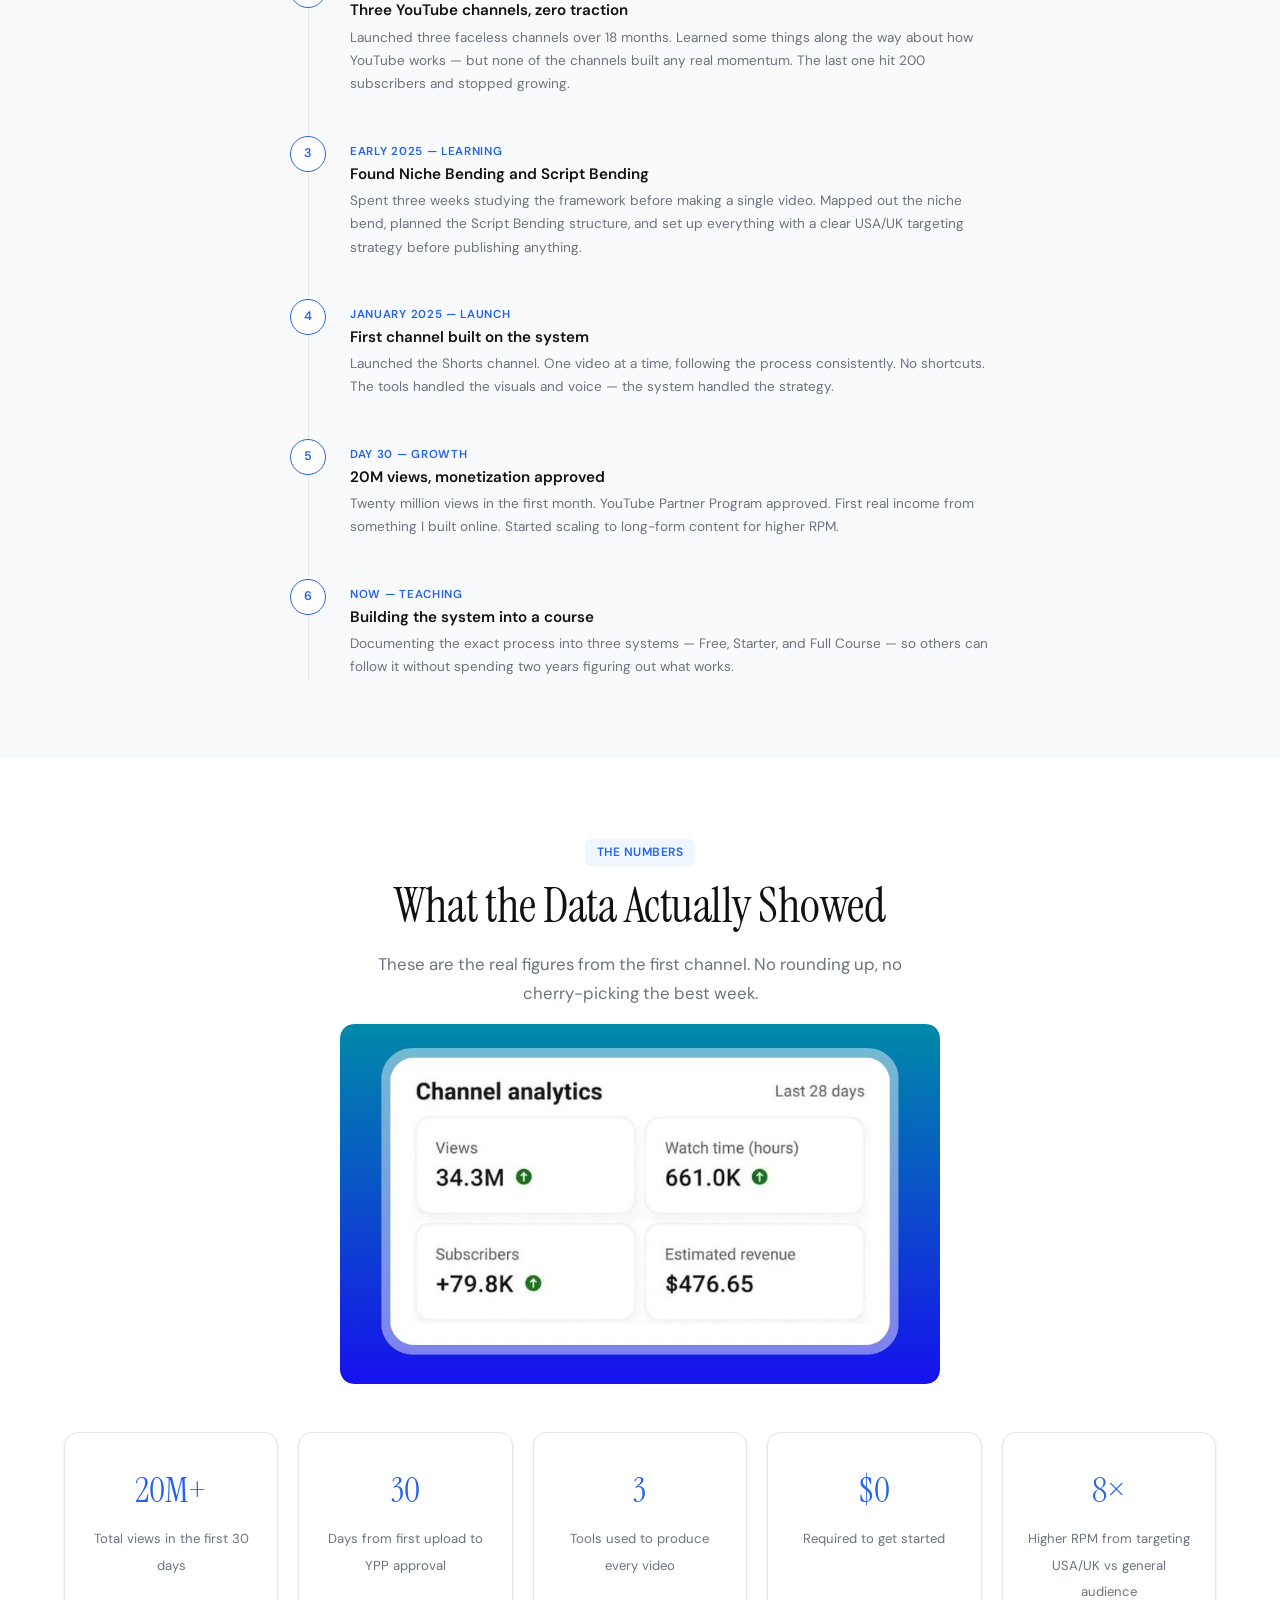
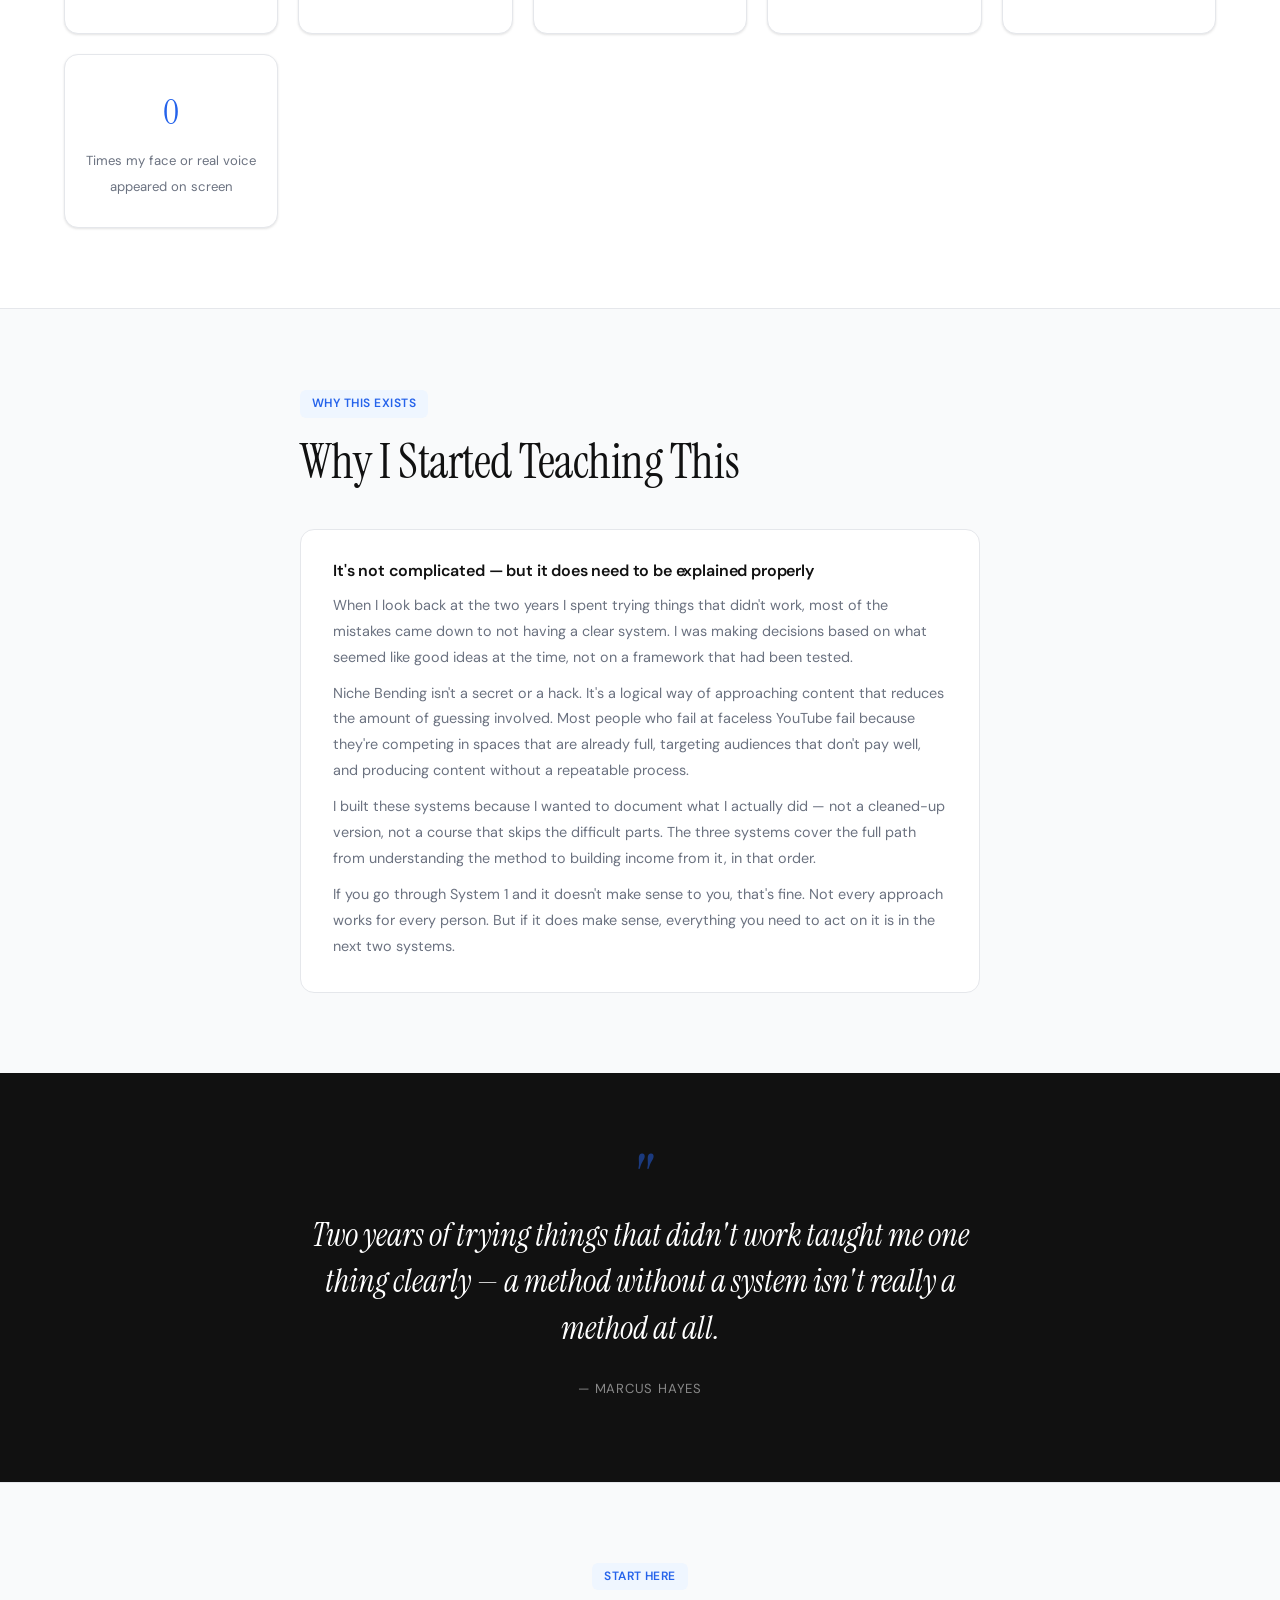
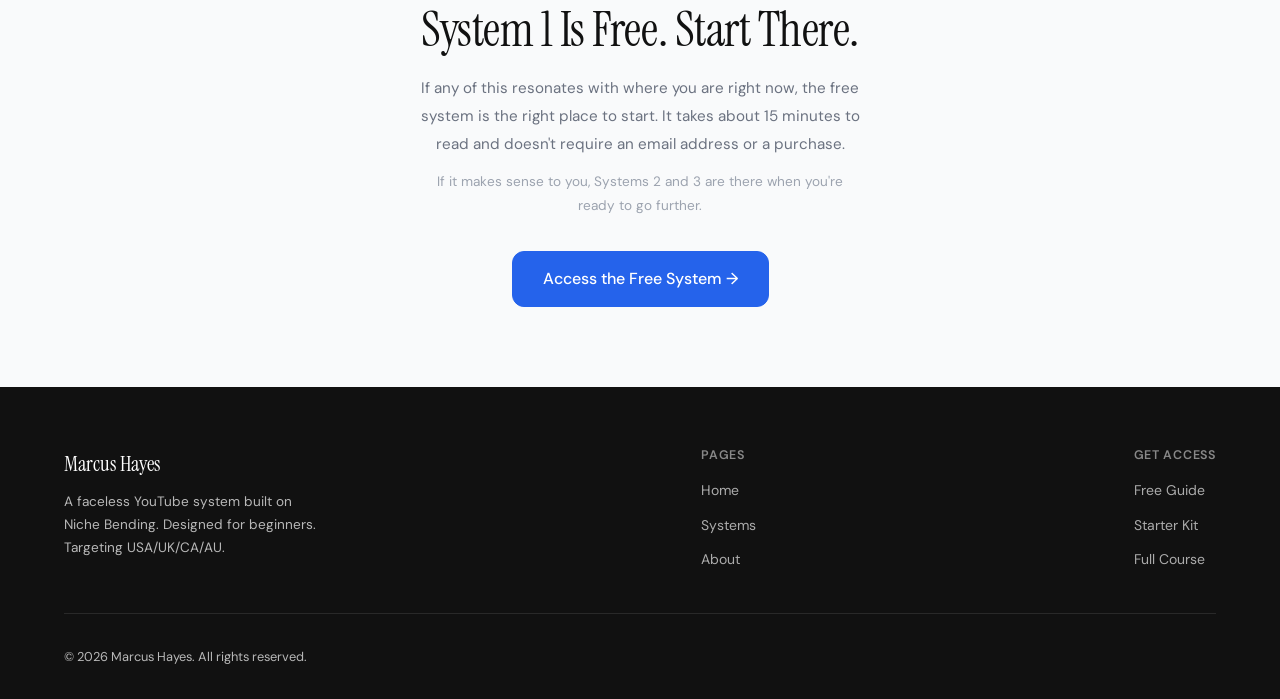
==== commit cd882899: "Update about.html" ====
--- a/about.html
+++ b/about.html
@@ -135,6 +135,7 @@
       <p>That was different from everything I'd tried before. I wasn't competing with existing channels anymore. I was putting together something that didn't exist yet, but that had all the ingredients of something people already watched.</p>
       <p>Script Bending worked the same way — I took the structural framework of a viral script from one niche and applied it to a completely original topic. Not copying. Not reusing. Just using what already worked as a blueprint.</p>
       <p>The other part that changed things was targeting. I'd been making videos for a general audience. The Niche Bending system is specifically designed for USA, UK, Canada, and Australia — countries where advertisers pay significantly more. That alone changed how much each 1,000 views was worth.</p>
+      
       </div>
     </div>
     <div class="story-img">
@@ -146,6 +147,16 @@
           <div style="background:var(--bg2);border-radius:12px 0 12px 12px;padding:10px 14px;font-size:0.85rem;color:var(--muted);max-width:85%;align-self:flex-end">Target USA/UK = 8× higher RPM</div>
         </div>
       </div>
+	  <div class="img-wrap aspect-wide" style="margin-top:16px">
+        <img src="assets/images/market-format-grid.jpg" alt="Market + Format formula diagram"
+             onload="this.nextElementSibling.style.display='none'"
+             onerror="this.style.display='none';this.nextElementSibling.style.display='flex'"/>
+        <div class="img-ph" style="aspect-ratio:16/9">
+          <span class="ph-icon">🎯</span>
+          <span class="ph-name">market-format-grid.jpg</span>
+          <span class="ph-dims">1280 × 720px — 16:9</span>
+          <span class="ph-desc">Market + Format = Niche Bend formula diagram. Already used in Course 1 Module 2 — same file.</span>
+        </div>
     </div>
   </div>
 </div>
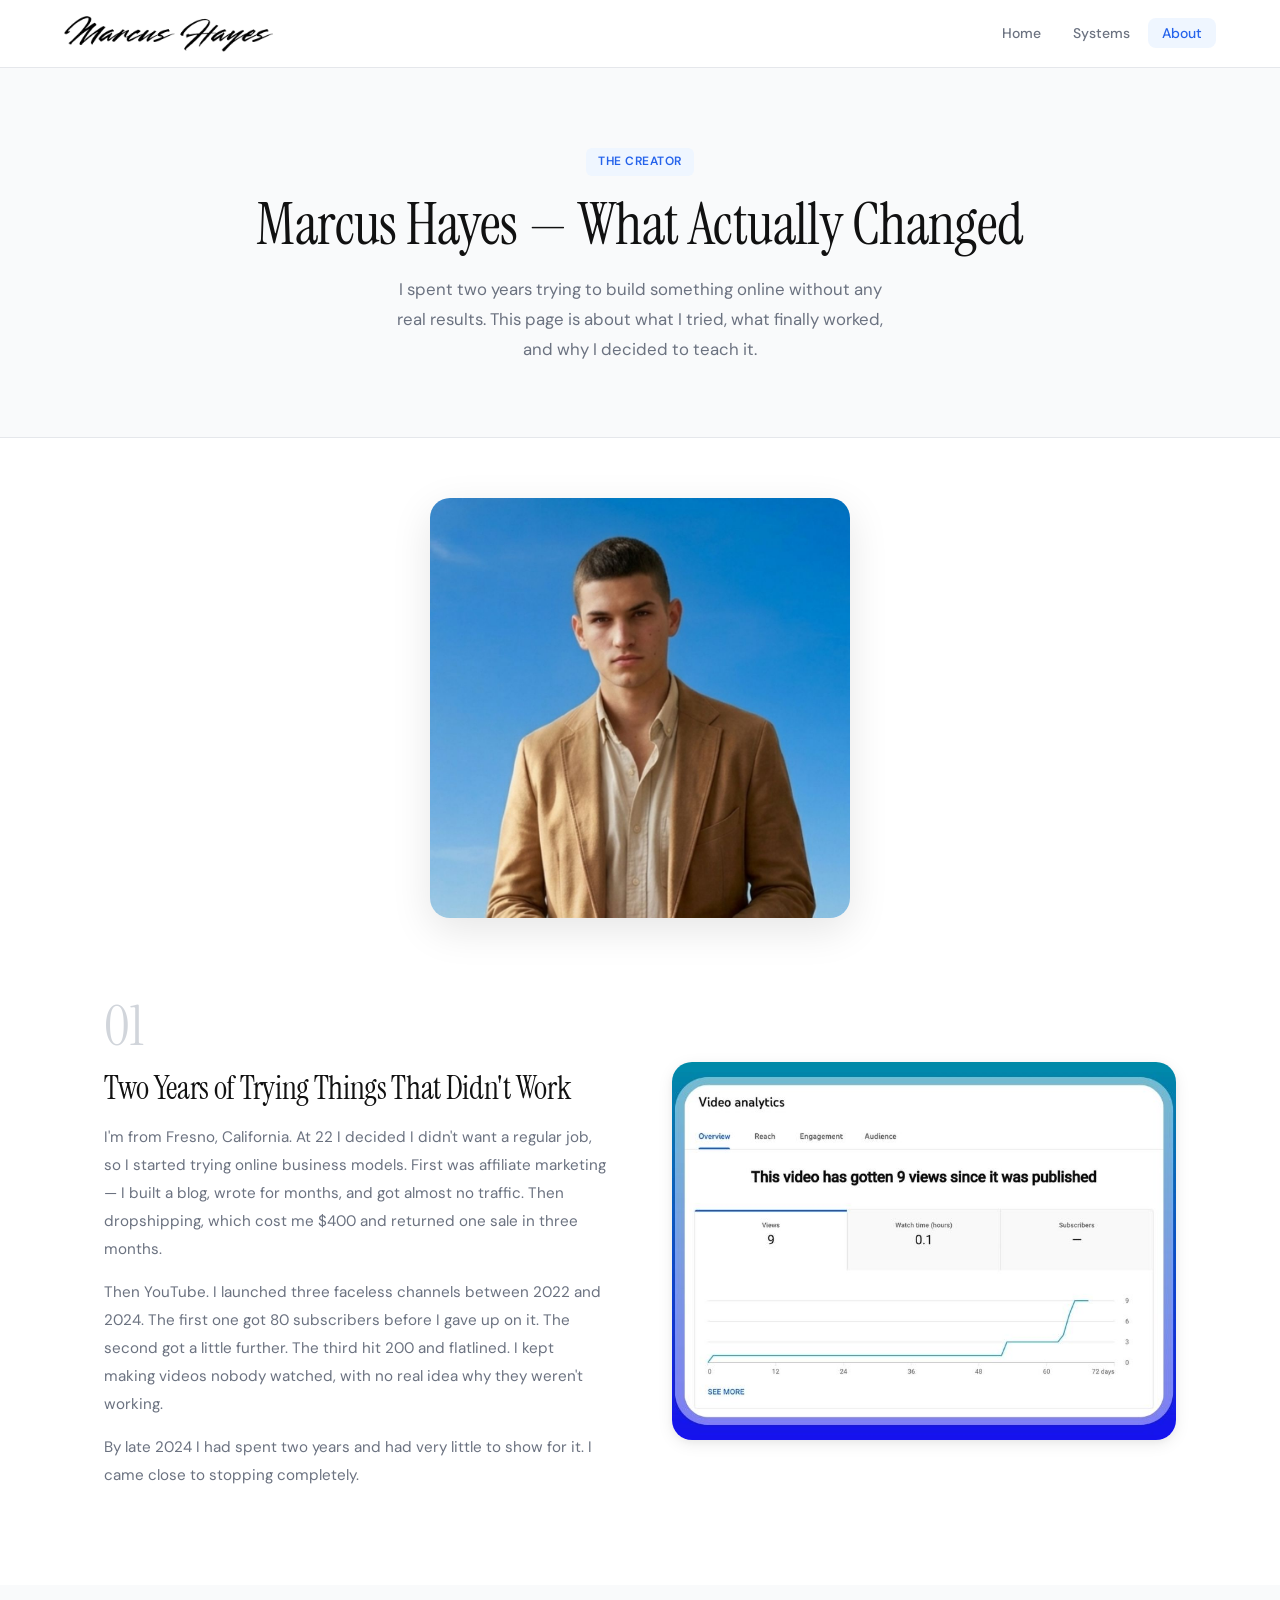
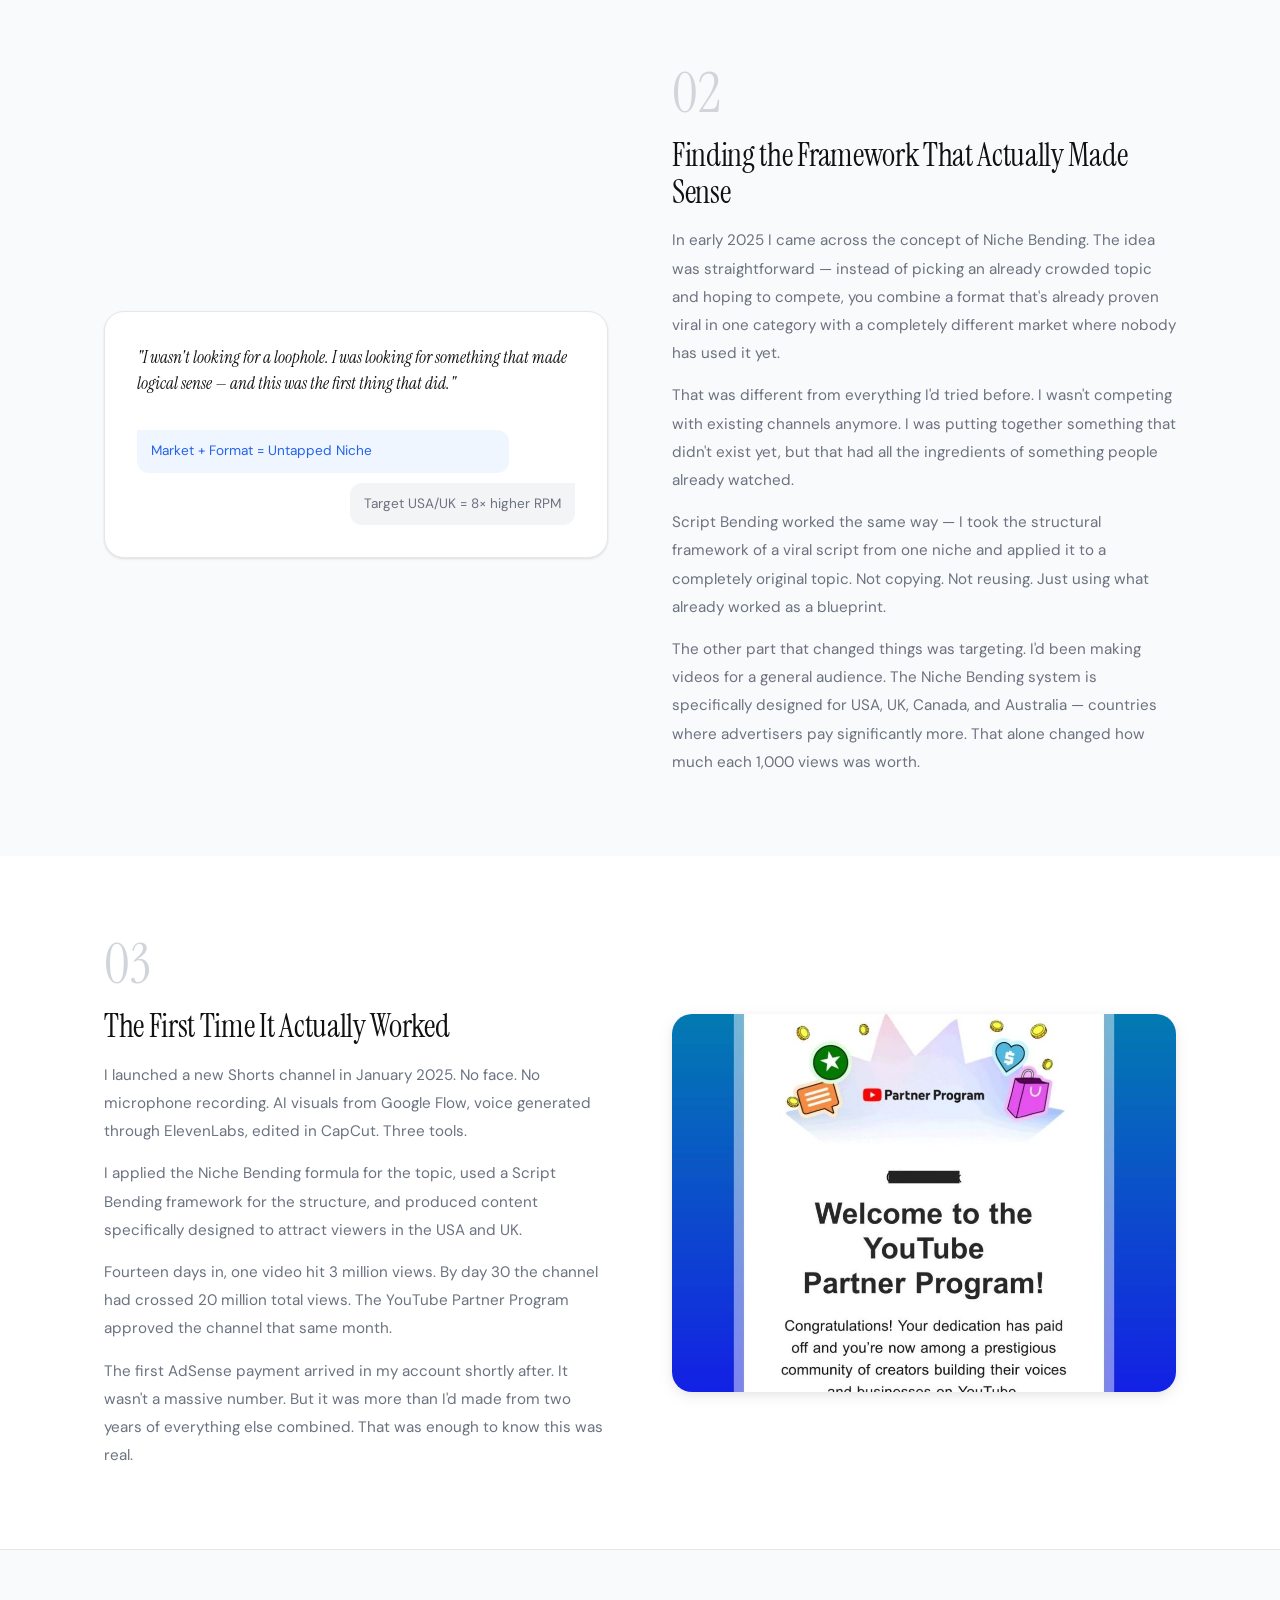
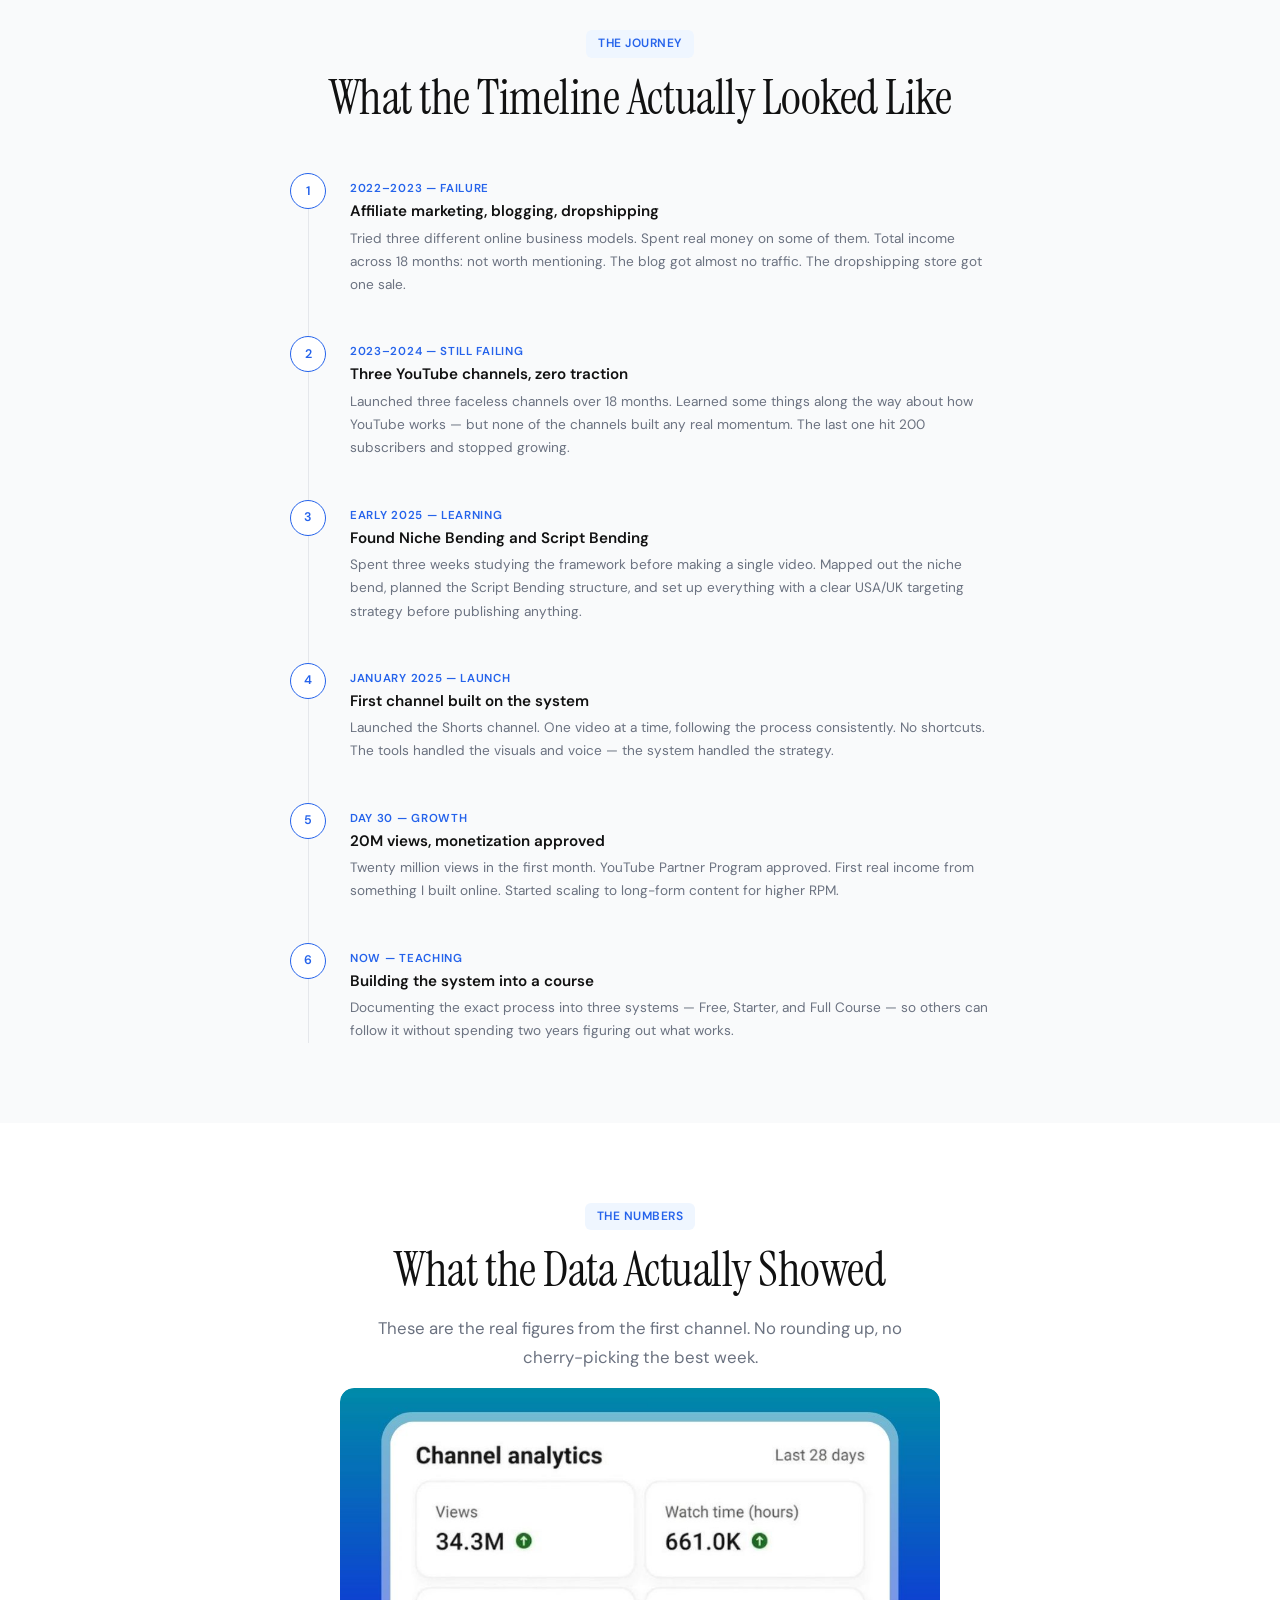
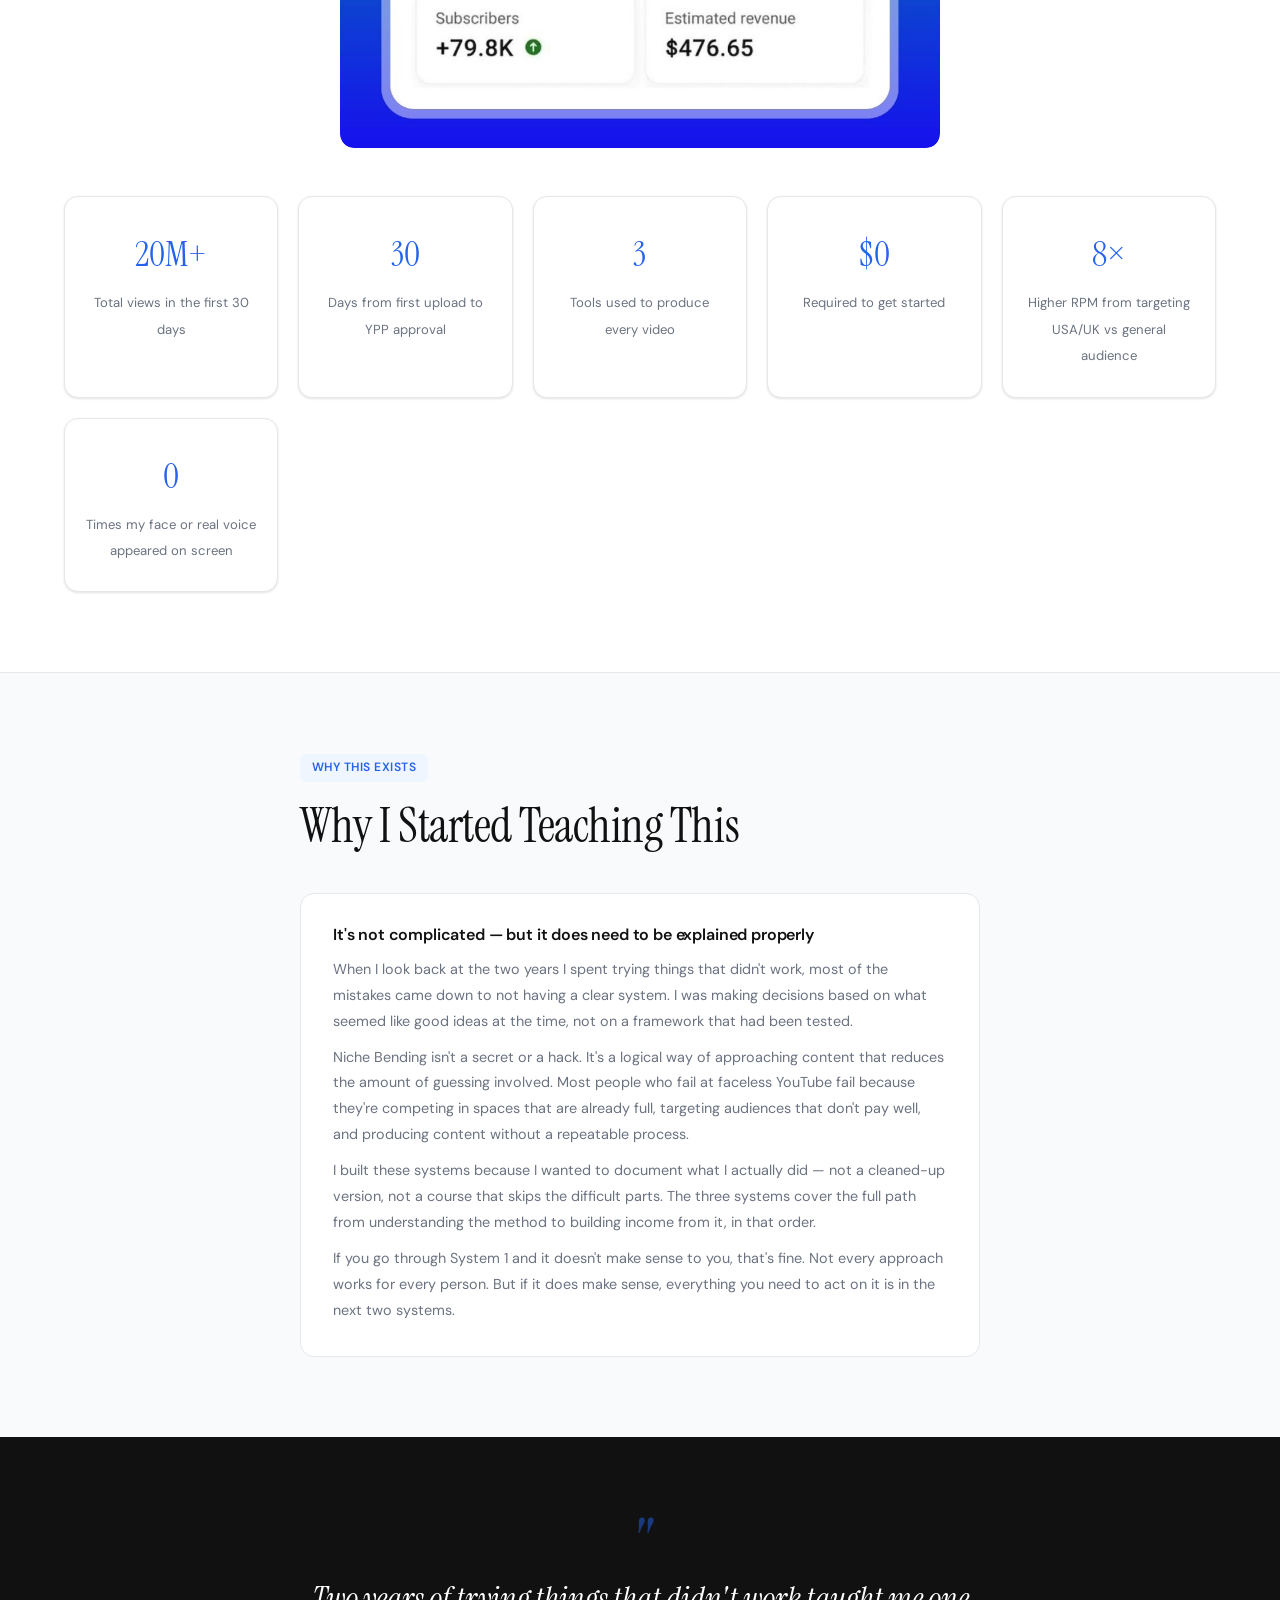
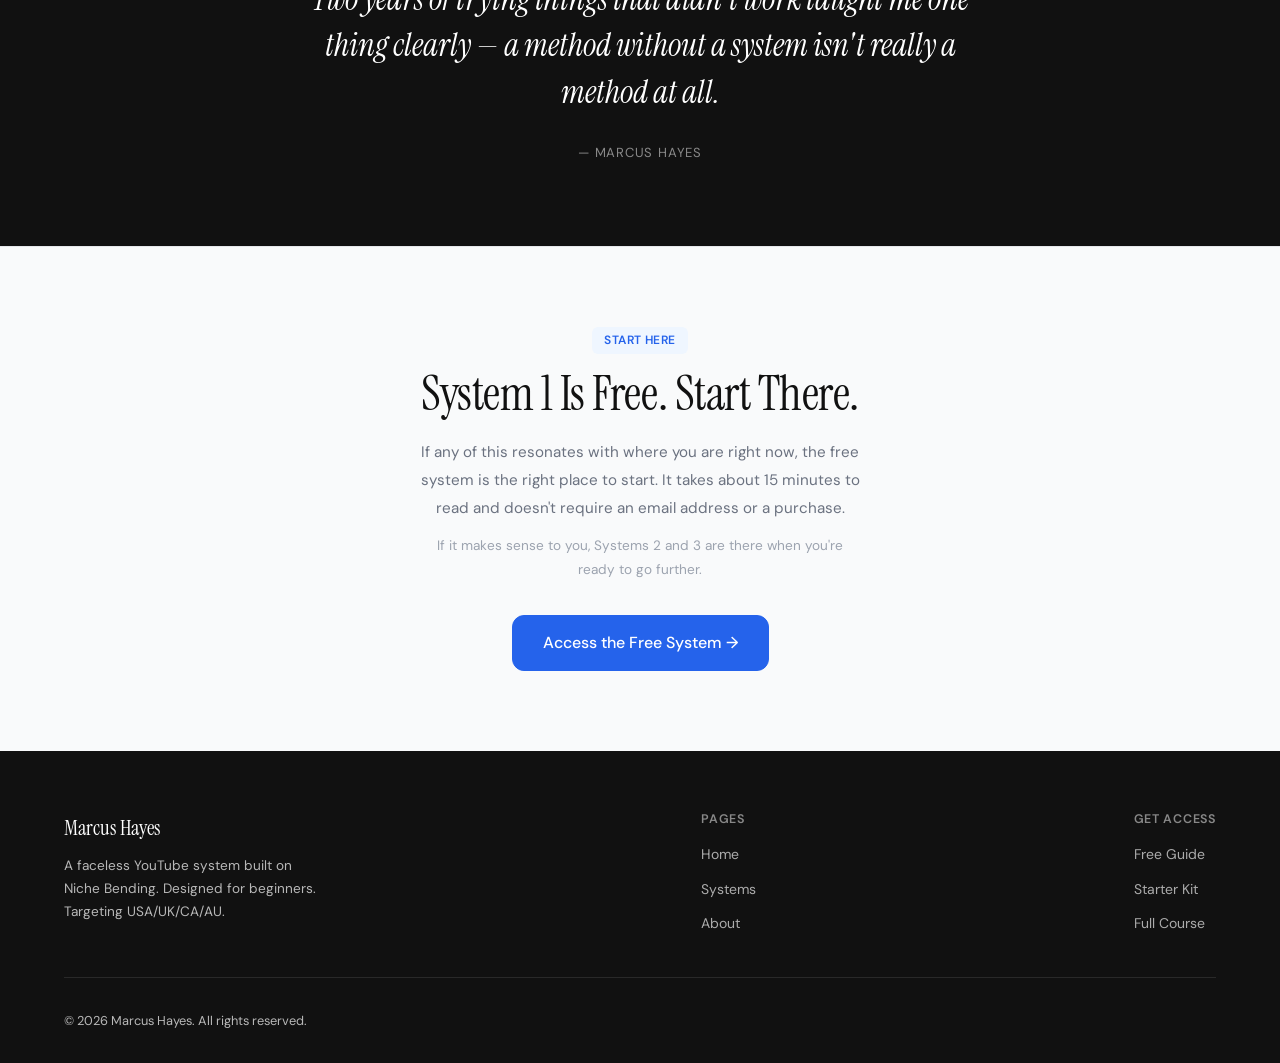
==== commit 4aff7d94: "Update about.html" ====
--- a/about.html
+++ b/about.html
@@ -128,36 +128,40 @@
 <!-- SECTION 3 — DISCOVERING THE SYSTEM -->
 <div class="story-alt">
   <div class="story-block story-rev fade-up">
+
+    <!-- COLUMN 1 -->
     <div>
       <div class="story-num">02</div>
       <h2>Finding the Framework That Actually Made Sense</h2>
+
       <p>In early 2025 I came across the concept of Niche Bending. The idea was straightforward — instead of picking an already crowded topic and hoping to compete, you combine a format that's already proven viral in one category with a completely different market where nobody has used it yet.</p>
+
       <p>That was different from everything I'd tried before. I wasn't competing with existing channels anymore. I was putting together something that didn't exist yet, but that had all the ingredients of something people already watched.</p>
+
       <p>Script Bending worked the same way — I took the structural framework of a viral script from one niche and applied it to a completely original topic. Not copying. Not reusing. Just using what already worked as a blueprint.</p>
+
       <p>The other part that changed things was targeting. I'd been making videos for a general audience. The Niche Bending system is specifically designed for USA, UK, Canada, and Australia — countries where advertisers pay significantly more. That alone changed how much each 1,000 views was worth.</p>
+
       
-      </div>
-    </div>
-    <div class="story-img">
-      <!-- IMAGE: framework-visual.jpg — Clean whiteboard or notebook showing the niche bending formula -->
-      <div style="background:var(--white);border:1px solid var(--border);border-radius:var(--radius-lg);padding:32px;min-height:260px;display:flex;flex-direction:column;justify-content:center;gap:20px;box-shadow:var(--shadow)">
-        <p style="font-family:'Instrument Serif',serif;font-style:italic;font-size:1.05rem;color:var(--text);line-height:1.55">"I wasn't looking for a loophole. I was looking for something that made logical sense — and this was the first thing that did."</p>
+    </div>
+
+    <!-- COLUMN 2 -->
+    <div style="background:var(--white);border:1px solid var(--border);border-radius:var(--radius-lg);padding:32px;margin-top:28px;display:flex;flex-direction:column;gap:20px;box-shadow:var(--shadow)">
+        <p style="font-family:'Instrument Serif',serif;font-style:italic;font-size:1.05rem;color:var(--text);line-height:1.55">
+          "I wasn't looking for a loophole. I was looking for something that made logical sense — and this was the first thing that did."
+        </p>
+
         <div style="display:flex;flex-direction:column;gap:10px">
-          <div style="background:var(--blue-light);border-radius:0 12px 12px 12px;padding:10px 14px;font-size:0.85rem;color:var(--blue);max-width:85%">Market + Format = Untapped Niche</div>
-          <div style="background:var(--bg2);border-radius:12px 0 12px 12px;padding:10px 14px;font-size:0.85rem;color:var(--muted);max-width:85%;align-self:flex-end">Target USA/UK = 8× higher RPM</div>
+          <div style="background:var(--blue-light);border-radius:0 12px 12px 12px;padding:10px 14px;font-size:0.85rem;color:var(--blue);max-width:85%">
+            Market + Format = Untapped Niche
+          </div>
+
+          <div style="background:var(--bg2);border-radius:12px 0 12px 12px;padding:10px 14px;font-size:0.85rem;color:var(--muted);max-width:85%;align-self:flex-end">
+            Target USA/UK = 8× higher RPM
+          </div>
         </div>
       </div>
-	  <div class="img-wrap aspect-wide" style="margin-top:16px">
-        <img src="assets/images/market-format-grid.jpg" alt="Market + Format formula diagram"
-             onload="this.nextElementSibling.style.display='none'"
-             onerror="this.style.display='none';this.nextElementSibling.style.display='flex'"/>
-        <div class="img-ph" style="aspect-ratio:16/9">
-          <span class="ph-icon">🎯</span>
-          <span class="ph-name">market-format-grid.jpg</span>
-          <span class="ph-dims">1280 × 720px — 16:9</span>
-          <span class="ph-desc">Market + Format = Niche Bend formula diagram. Already used in Course 1 Module 2 — same file.</span>
-        </div>
-    </div>
+
   </div>
 </div>
 
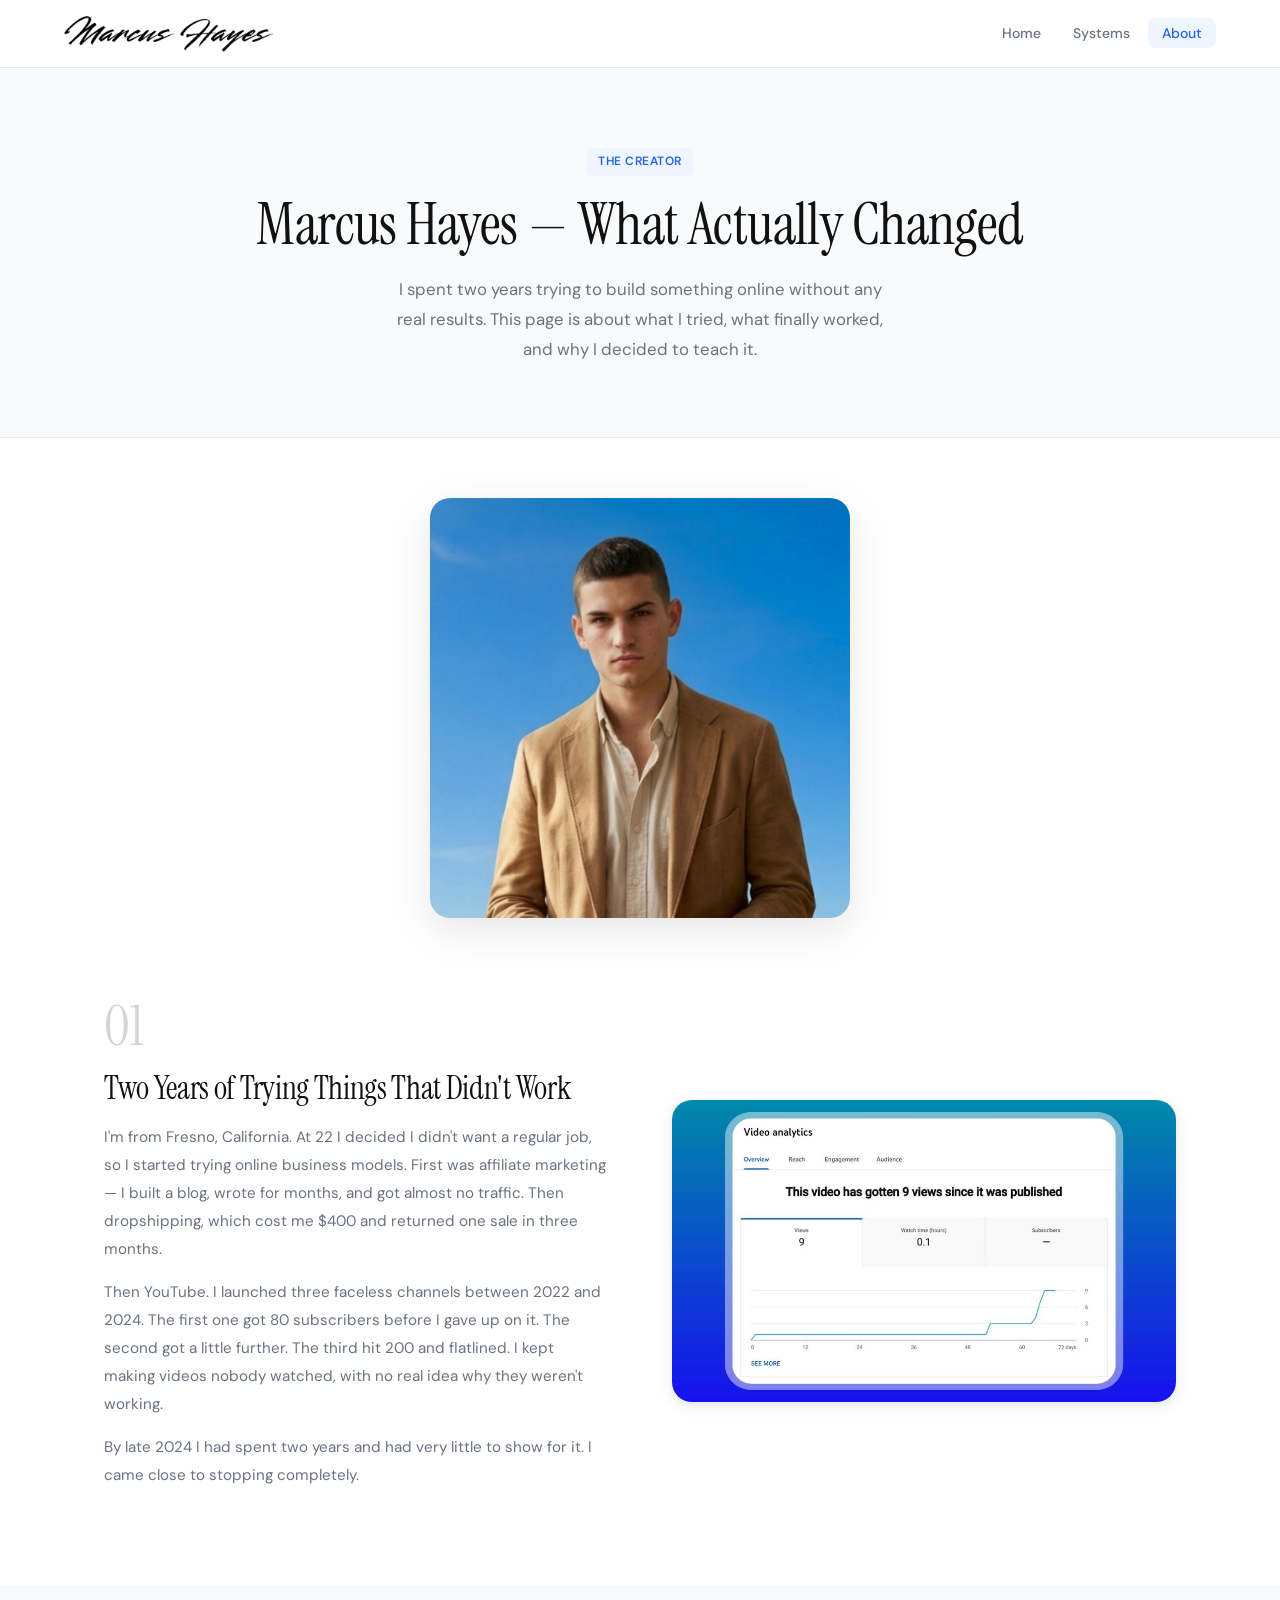
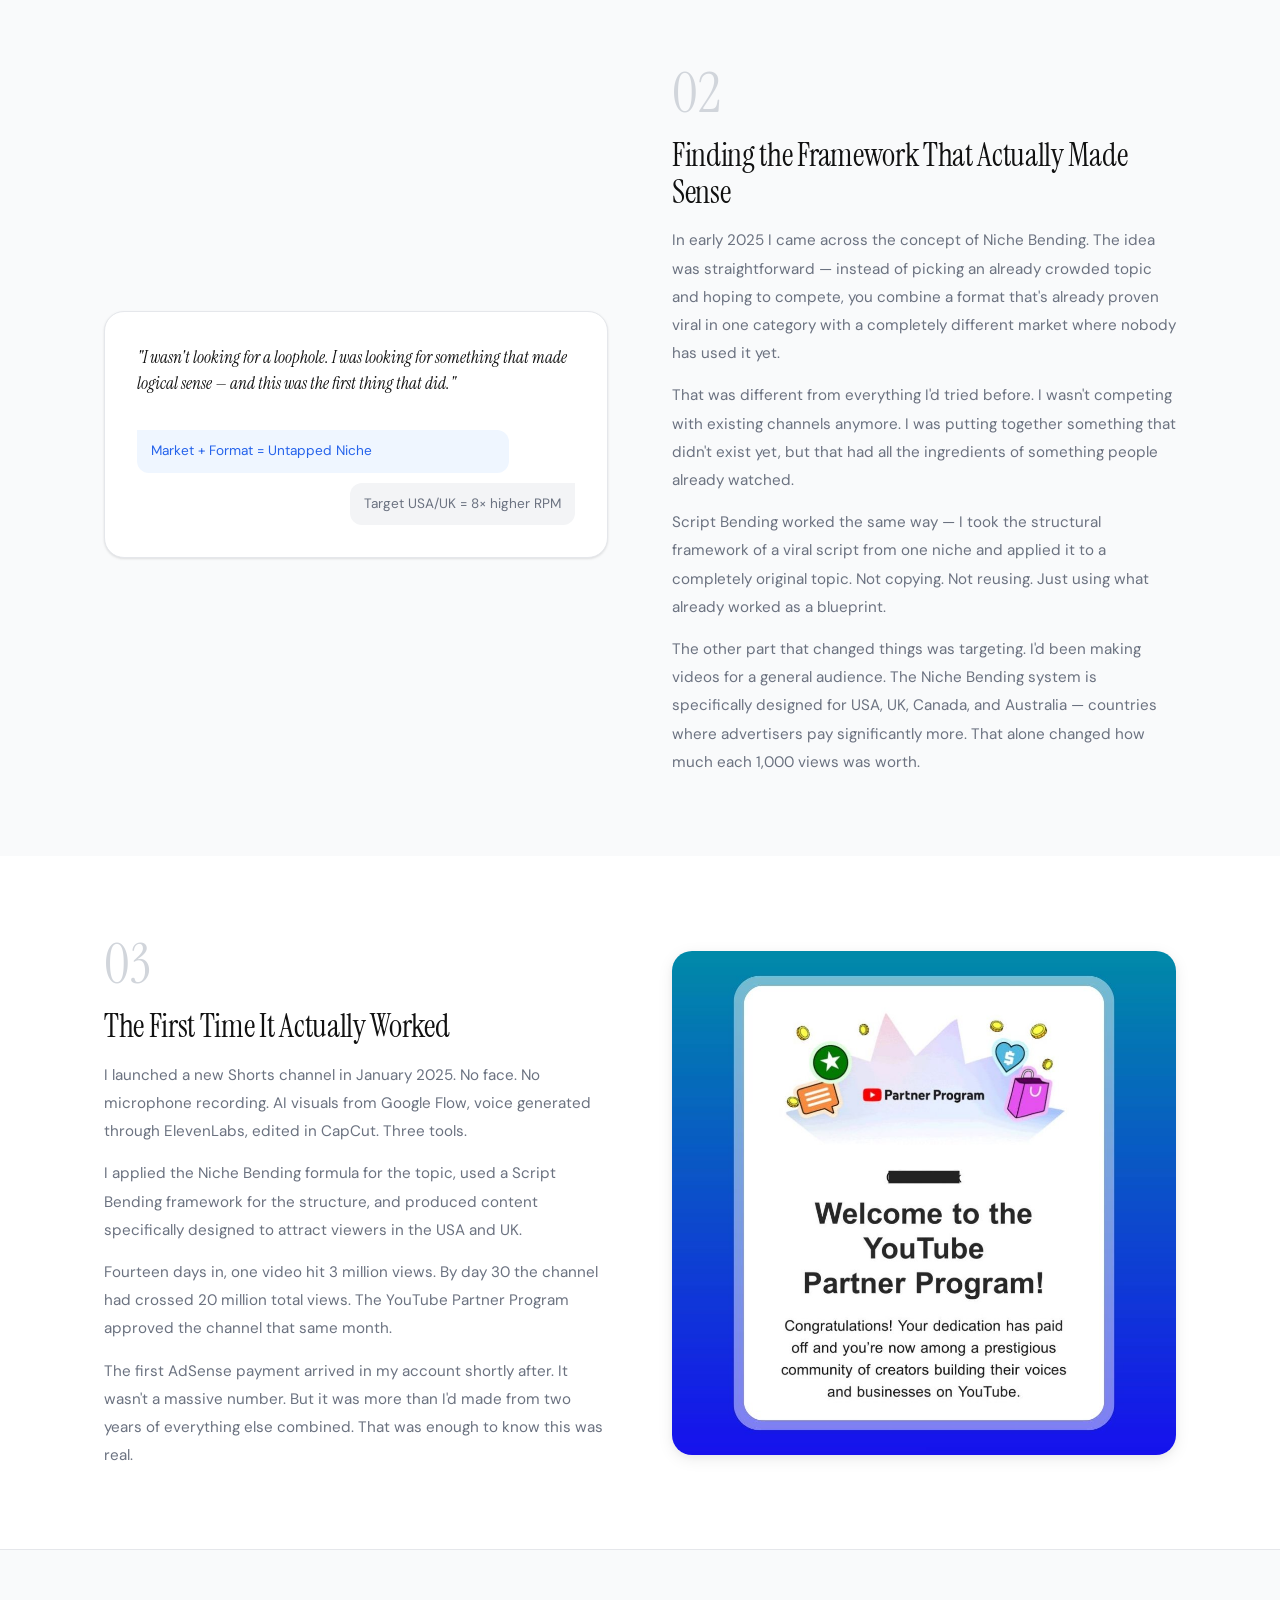
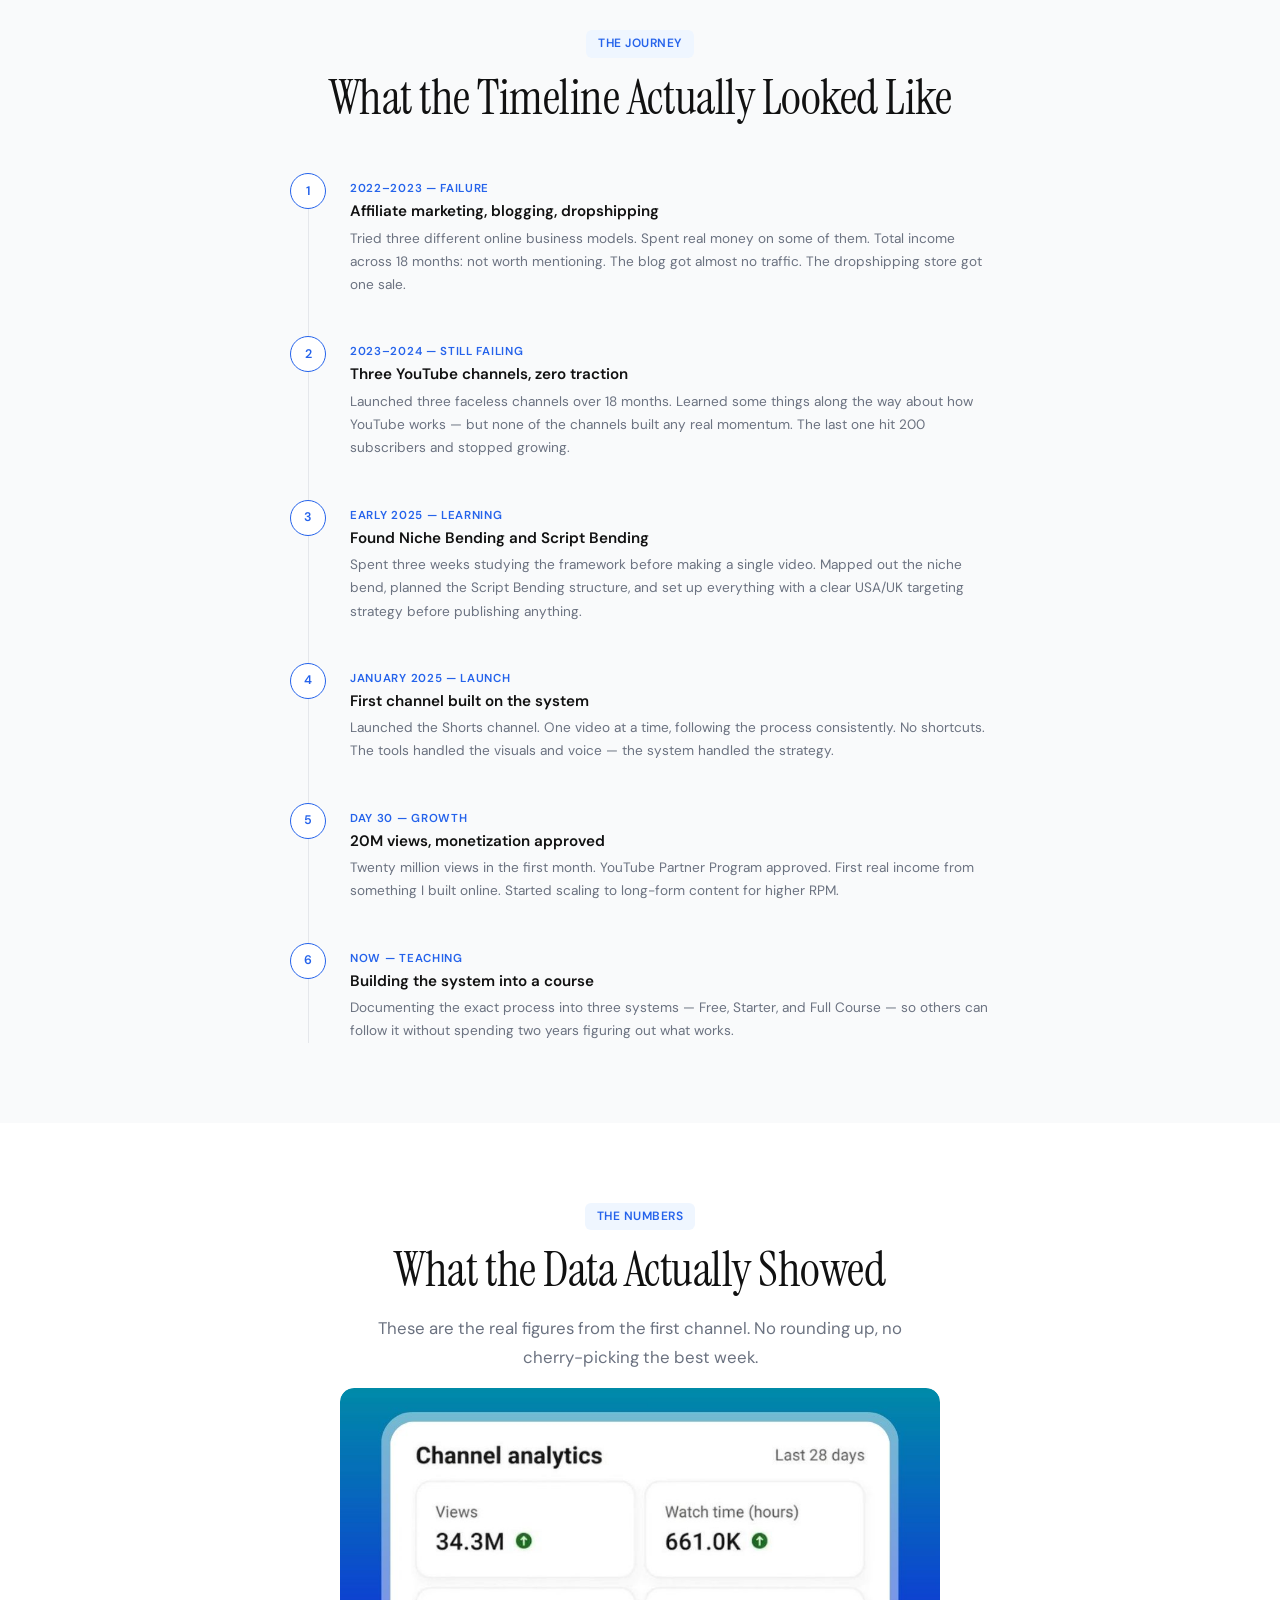
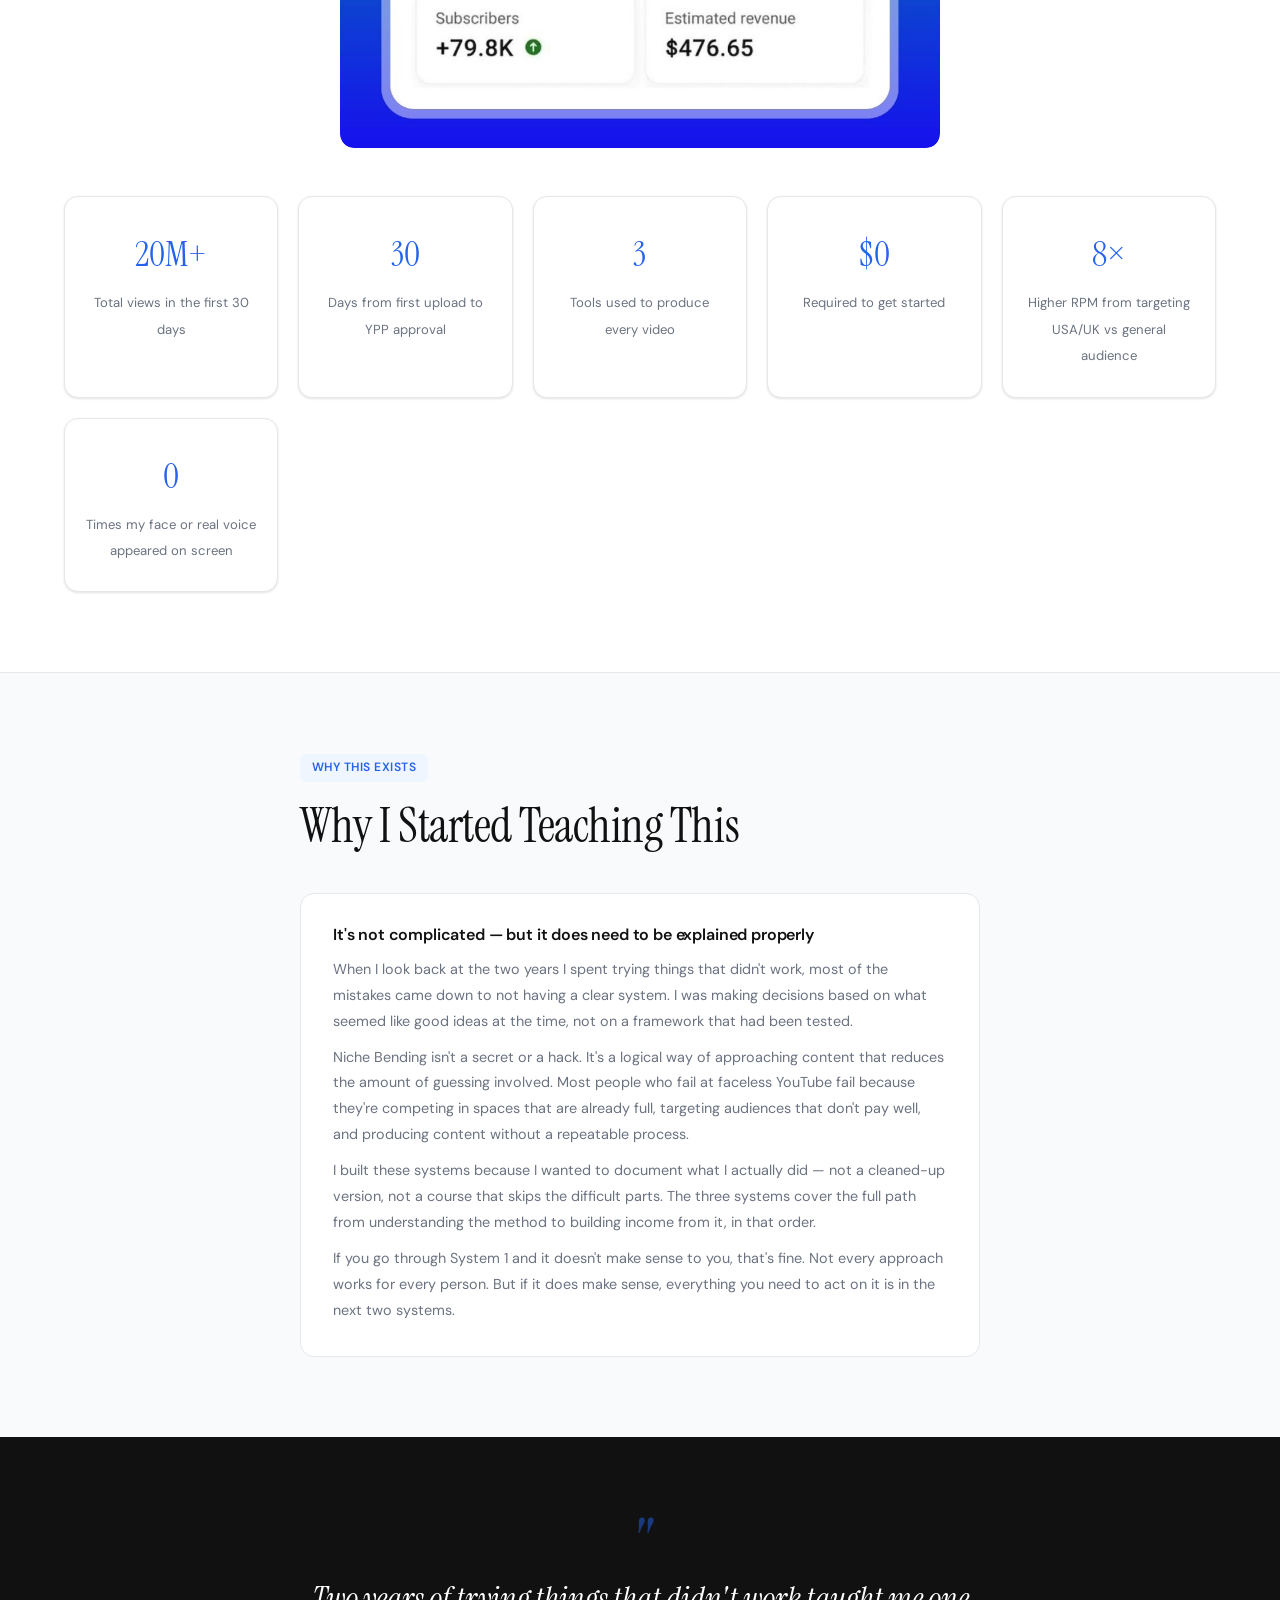
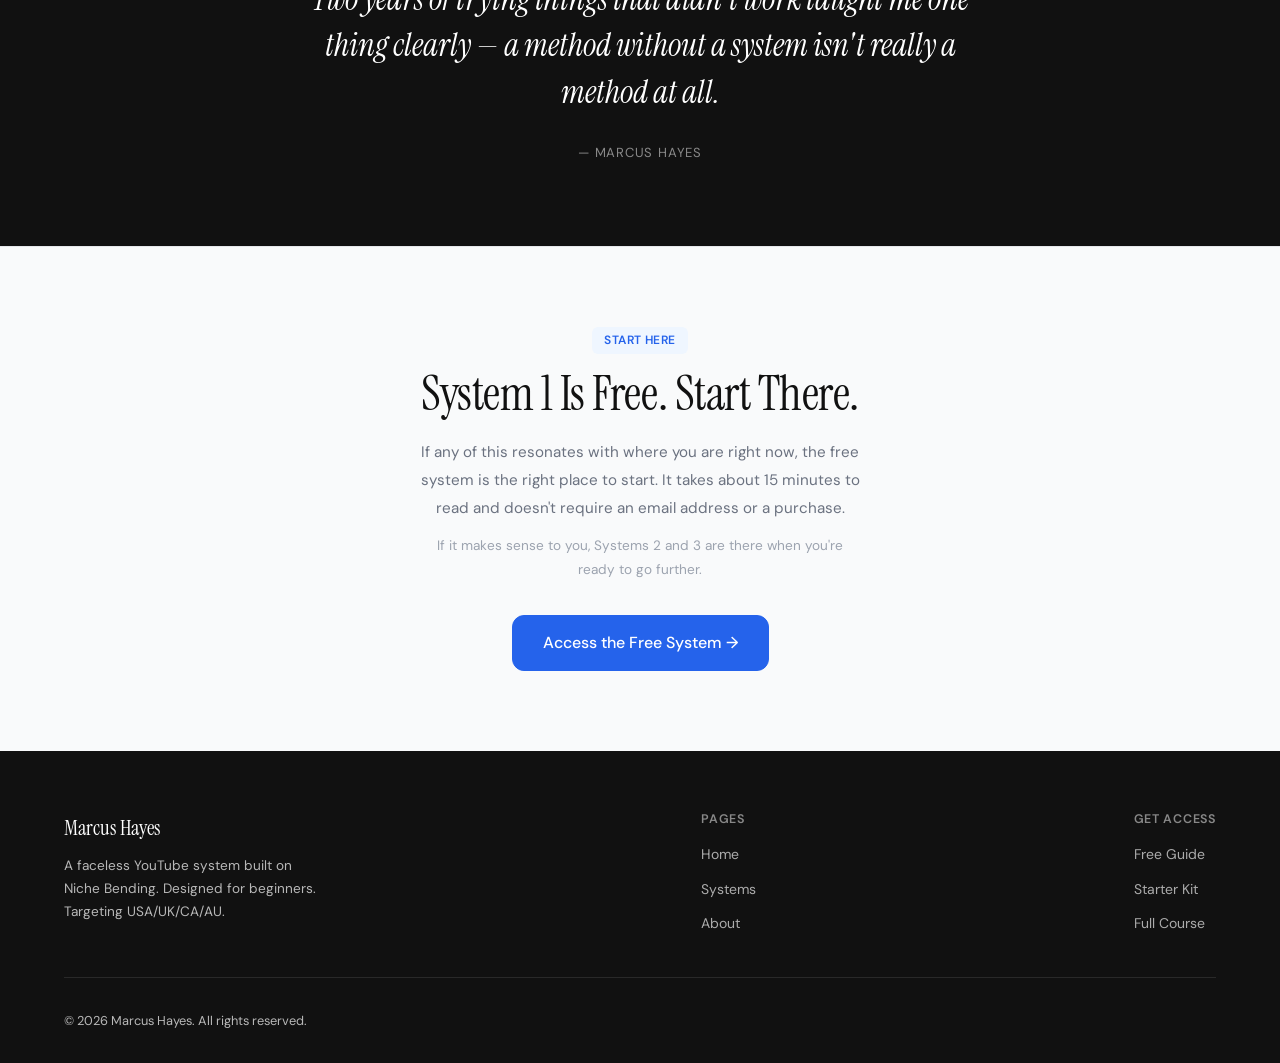
==== commit d8d930f9: "Update about.html" ====
--- a/about.html
+++ b/about.html
@@ -18,7 +18,7 @@
 .story-block h2{font-size:clamp(1.5rem,2.8vw,2rem);margin-bottom:1rem;}
 .story-block p{font-size:0.95rem;color:var(--muted);line-height:1.85;margin-bottom:0.9rem;}
 .story-block p:last-child{margin-bottom:0;}
-.story-img img,.story-img .img-ph{width:100%;aspect-ratio:4/3;object-fit:cover;border-radius:var(--radius-lg);box-shadow:var(--shadow-md);}
+.story-img img,.story-img .img-ph{width:100%;object-fit:cover;border-radius:var(--radius-lg);box-shadow:var(--shadow-md);}
 .story-screenshot{margin-top:14px;background:var(--bg2);border:1px dashed var(--border2);border-radius:var(--radius-sm);padding:12px 14px;font-size:0.78rem;color:var(--muted2);}
 .tl-section{background:var(--bg);padding:80px 5%;border-top:1px solid var(--border);}
 .tl-inner{max-width:700px;margin:48px auto 0;position:relative;}
@@ -86,7 +86,7 @@
          style="width:100%;height:auto;display:block;border-radius:var(--radius-lg);box-shadow:var(--shadow-lg)"
          onload="this.nextElementSibling.style.display='none'"
          onerror="this.style.display='none';this.nextElementSibling.style.display='flex'"/>
-    <div class="img-ph" style="display:none;aspect-ratio:3/4;border-radius:var(--radius-lg)">
+    <div class="img-ph" style="display:none;border-radius:var(--radius-lg)">
       <span class="ph-icon">📸</span>
       <span class="ph-name">marcus-portrait.jpg</span>
       <span class="ph-dims">600 × 800px — portrait</span>
@@ -116,7 +116,7 @@
          style="width:100%;height:auto;display:block;border-radius:var(--radius-lg);box-shadow:var(--shadow-md)"
          onload="this.nextElementSibling.style.display='none'"
          onerror="this.style.display='none';this.nextElementSibling.style.display='flex'"/>
-    <div class="img-ph" style="display:none;aspect-ratio:4/3;border-radius:var(--radius-lg)">
+    <div class="img-ph" style="display:none;border-radius:var(--radius-lg)">
       <span class="ph-icon">📸</span>
       <span class="ph-name">marcus-early.jpg</span>
       <span class="ph-dims">800 × 600px</span>
@@ -262,7 +262,7 @@
       <img src="assets/images/analytics-views.jpg" alt="30-day analytics summary"
            onload="this.nextElementSibling.style.display='none'"
            onerror="this.style.display='none';this.nextElementSibling.style.display='flex'"/>
-      <div class="img-ph" style="aspect-ratio:16/9">
+      <div class="img-ph">
         <span class="ph-icon">📊</span>
         <span class="ph-name">analytics-views.jpg</span>
         <span class="ph-dims">1280 × 720px — 16:9</span>
